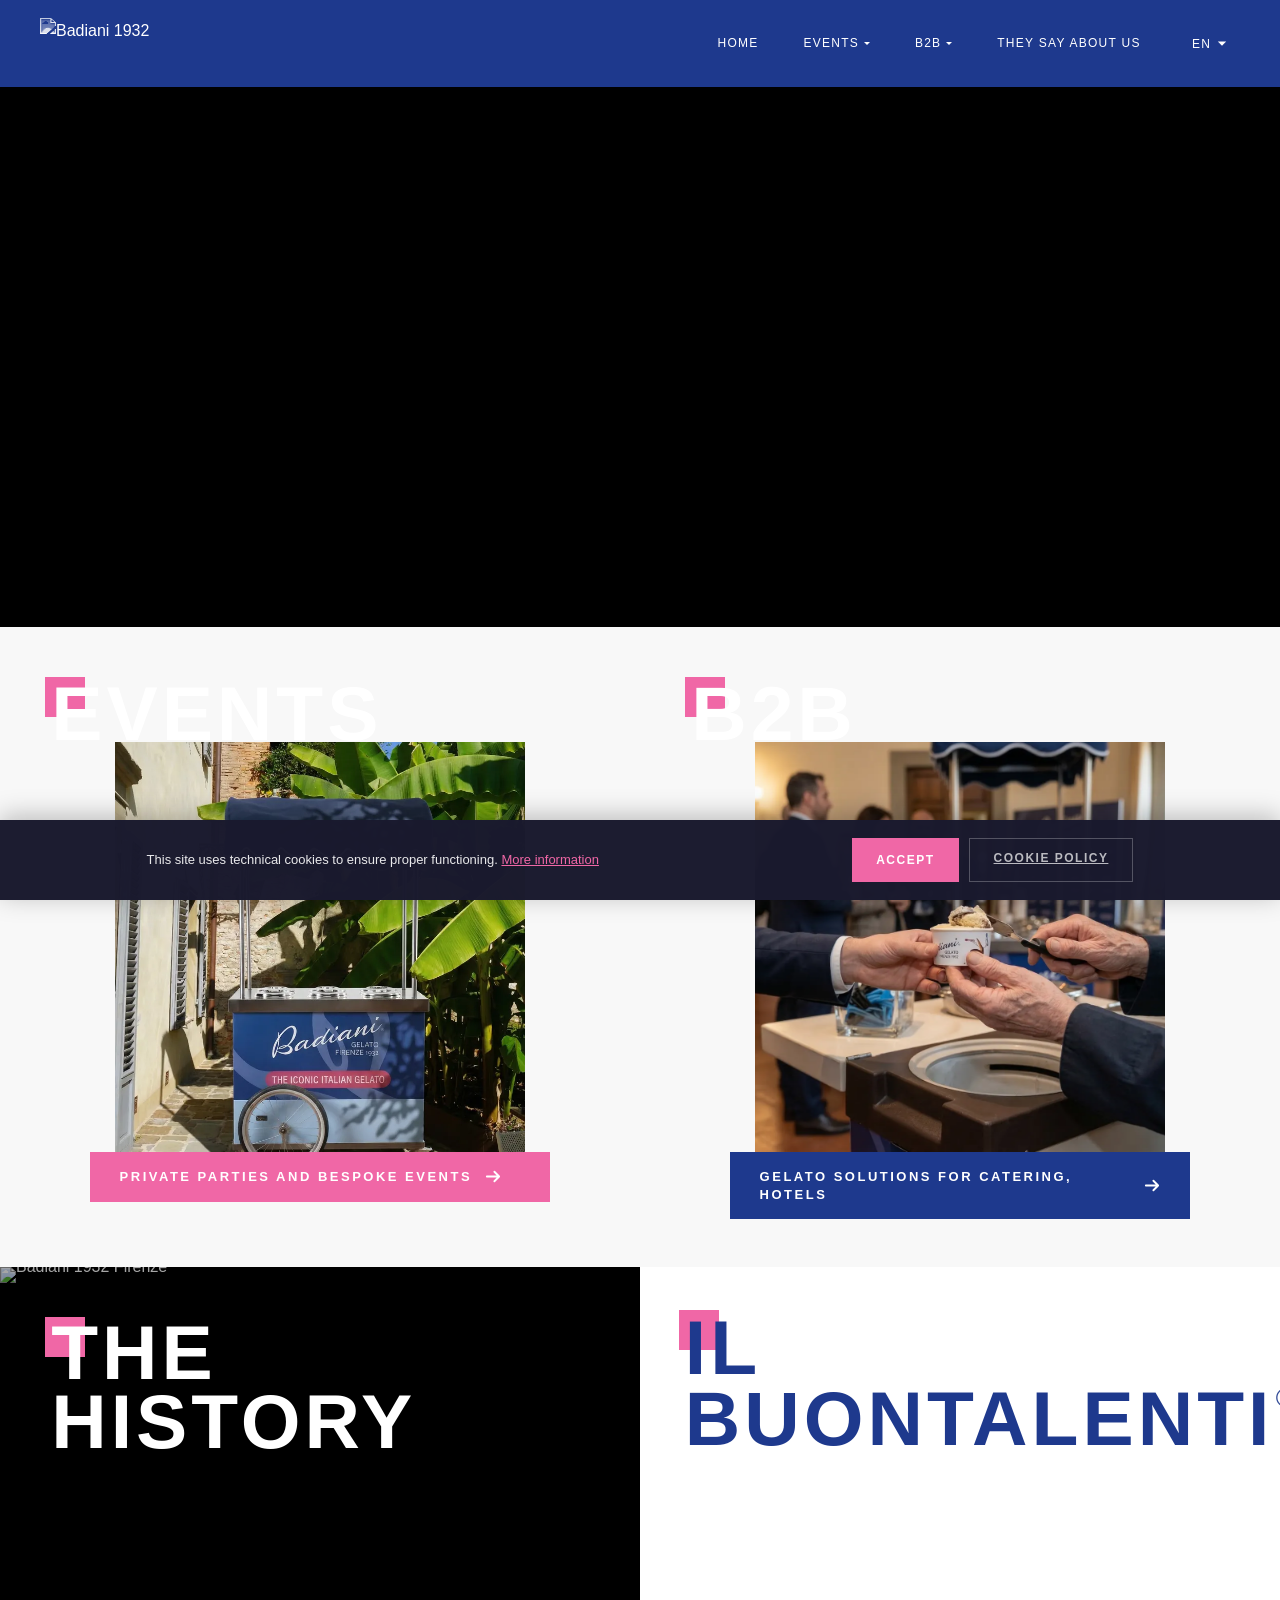
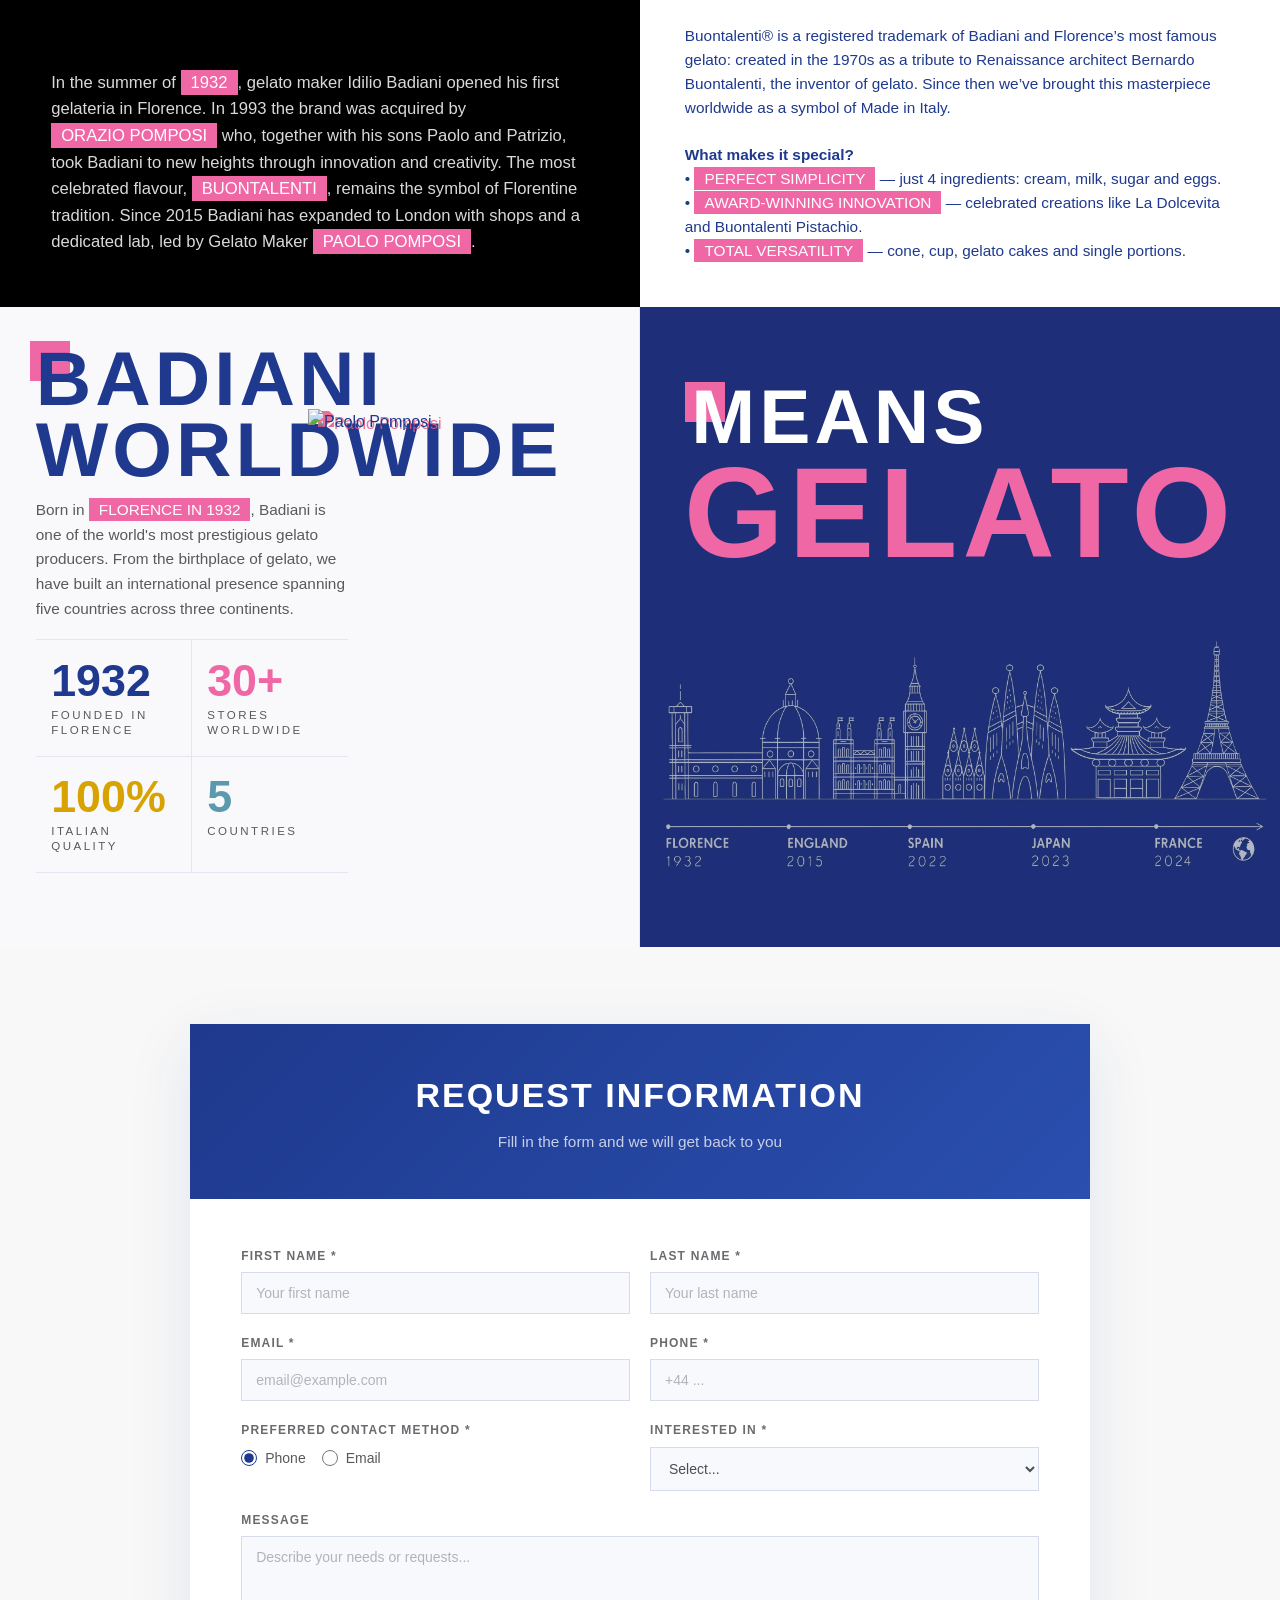
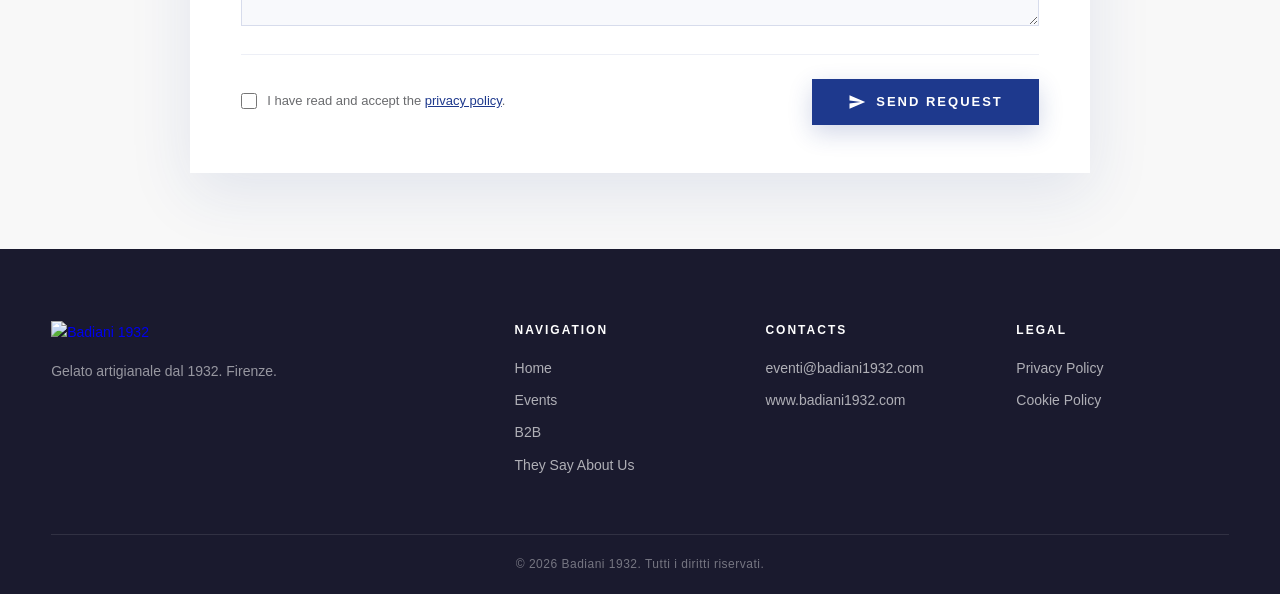
==== index.html @ e6305acc "ok" ====
<!DOCTYPE html>
<html lang="it">
<head>
  <meta charset="UTF-8" />
  <meta http-equiv="Content-Security-Policy" content="default-src 'self'; script-src 'self' 'unsafe-inline'; style-src 'self' 'unsafe-inline'; img-src 'self' data: https:; media-src 'self'; connect-src 'self' https://badianiapiwebmail.marco-bruzzi.workers.dev; font-src 'self'; frame-ancestors 'self'; base-uri 'self'" />
  <title>Badiani 1932 — Gelato Artigianale dal 1932 | Eventi &amp; B2B</title>
  <meta name="viewport" content="width=device-width, initial-scale=1" />
  <meta name="description" content="Badiani 1932: gelato artigianale fiorentino dal 1932. Organizza eventi esclusivi con il nostro gelato e scopri le soluzioni B2B per hotel, catering e ristorazione." />
  <meta name="theme-color" content="#1e398d" />
  <link rel="icon" href="assets/images/branding/favicon.ico" sizes="32x32" />
  <link rel="icon" href="assets/images/branding/favicon.webp" type="image/webp" />
  <link rel="apple-touch-icon" href="assets/images/branding/apple-touch-icon.png" />
  <link rel="canonical" href="https://www.badiani1932.com/" />

  <!-- Open Graph -->
  <meta property="og:type" content="website" />
  <meta property="og:title" content="Badiani 1932 — Gelato Artigianale dal 1932" />
  <meta property="og:description" content="Gelato artigianale fiorentino dal 1932. Eventi esclusivi e soluzioni B2B per hotel, catering e ristorazione." />
  <meta property="og:image" content="https://www.badiani1932.com/assets/images/branding/logo.webp" />
  <meta property="og:url" content="https://www.badiani1932.com/" />
  <meta property="og:site_name" content="Badiani 1932" />
  <meta property="og:locale" content="it_IT" />

  <!-- Twitter Card -->
  <meta name="twitter:card" content="summary_large_image" />
  <meta name="twitter:title" content="Badiani 1932 — Gelato Artigianale dal 1932" />
  <meta name="twitter:description" content="Gelato artigianale fiorentino dal 1932. Eventi esclusivi e soluzioni B2B." />
  <meta name="twitter:image" content="https://www.badiani1932.com/assets/images/branding/logo.webp" />

  <!-- Hreflang -->
  <link rel="alternate" hreflang="it" href="https://www.badiani1932.com/" />
  <link rel="alternate" hreflang="en" href="https://www.badiani1932.com/" />
  <link rel="alternate" hreflang="fr" href="https://www.badiani1932.com/" />
  <link rel="alternate" hreflang="es" href="https://www.badiani1932.com/" />
  <link rel="alternate" hreflang="x-default" href="https://www.badiani1932.com/" />

  <!-- Preload critical font -->
  <link rel="preload" href="assets/fonts/SuperGroteskB-CdMed.woff" as="font" type="font/woff" crossorigin />
  <!-- Preload critical above-the-fold images -->
  <link rel="preload" as="image" href="assets/images/categories/b2b-hero.webp" />

  <link rel="stylesheet" href="./assets/badiani-common.css" />
  <script defer src="./assets/badiani-common.js"></script>
  <script type="application/ld+json">
  {
    "@context": "https://schema.org",
    "@type": "Organization",
    "name": "Badiani 1932",
    "url": "https://www.badiani1932.com",
    "logo": "https://www.badiani1932.com/assets/images/branding/logo.webp",
    "foundingDate": "1932",
    "address": {
      "@type": "PostalAddress",
      "addressLocality": "Firenze",
      "addressCountry": "IT"
    },
    "contactPoint": [
      {"@type": "ContactPoint", "email": "eventi@badiani1932.com", "contactType": "customer service"}
    ],
    "sameAs": []
  }
  </script>
  <style>
    /* Page-specific styles for homepage */
    @media(max-width:500px){
      .topbar__nav a{ padding:6px 10px; font-size:clamp(9px, 2.5vw, 10px); letter-spacing:1px; }
    }
    @media(max-width:900px){
      .topbar__nav a{
        font-size:clamp(9px, 2vw, 12px);
        padding:5px 7px;
        letter-spacing:0.8px;
      }
      .topbar__right{ gap:10px; }
    }

    .page-shell{ min-height:calc(100vh - 64px); display:flex; flex-direction:column; justify-content:center; padding:var(--space-xl) clamp(16px, 4vw, 80px); }
    .intro{ max-width:900px; margin:0 auto var(--space-lg); text-align:center; }
    .intro h1{ font-size:clamp(28px, 3.6vw, 48px); margin-bottom:16px; }
    .intro p{ font-size:clamp(16px, 1.6vw, 20px); color:#6a6b6e; }

    /* HERO - VIDEO + TITLE (inspiration style) */
    .hero{
      position:relative;
      overflow:hidden;
      text-align:left;
      color:#fff;
      background:#000;
      min-height:60vh;
      max-height:80vh;
    }
    .hero .hero-content{
      display:none;
    }
    .hero video{
      display:block;
      width:100%;
      height:100%;
      min-height:100%;
      object-fit:cover;
      position:absolute;
      top:0;
      left:0;
    }
    .hero-content__heading-group{
      display:flex;
      flex-direction:column;
      align-items:flex-start;
      justify-content:flex-end;
      flex-shrink:0;
    }
    .hero-content__label{
      display:block;
      font-size:clamp(13px, 1.2vw, 16px);
      text-transform:uppercase;
      letter-spacing:3px;
      font-weight:400;
      color:rgba(255,255,255,0.75);
      line-height:1;
      margin-bottom:20px;
    }
    .hero-content h1{
      font-family:'SuperGroteskDigits', 'SuperGroteskB';
      font-size:clamp(72px, 9vw, 140px);
      font-weight:700;
      letter-spacing:4px;
      text-transform:uppercase;
      line-height:0.9;
      color:#fff;
      text-shadow:none;
      flex-shrink:0;
    }
    .hero-subtitle{
      font-size:clamp(14px, 1.2vw, 17px);
      font-weight:300;
      color:rgba(255,255,255,0.85);
      line-height:1.5;
      text-shadow:none;
      max-width:260px;
      padding-bottom:8px;
    }

    /* ===== SPLIT-SCREEN CHOICE SECTION ===== */
    .choice-section{
      padding:0;
      text-align:left;
      position:relative;
      overflow:hidden;
    }
    .choice-section::before{
      content:'';
      position:absolute;
      inset:0;
      background:url('assets/images/branding/sfondo.webp') center/cover no-repeat;
      z-index:0;
    }
    .choice-grid{
      position:relative;
      z-index:1;
      display:grid;
      grid-template-columns:1fr 1fr;
      gap:0;
      max-width:none;
      margin:0;
      line-height:0;
    }
    .choice-card{
      position:relative;
      overflow:visible;
      isolation:isolate;
      text-decoration:none;
      color:#fff;
      display:flex;
      align-items:stretch;
      aspect-ratio:1/1;
      min-height:0;
      cursor:pointer;
      margin:0;
      padding:0;
    }
    .choice-card::after{
      content:'';
      position:absolute;
      inset:18%;
      background:var(--badiani-pink);
      translate:0 0;
      transition:translate 0.5s cubic-bezier(.25,.46,.45,.94);
      z-index:0;
      pointer-events:none;
    }
    @media(hover:hover){
      .choice-card:hover::after{
        translate:40px 40px;
      }
    }
    @media(hover:none){
      .choice-card.in-view::after{
        translate:40px 40px;
      }
    }
    @keyframes pulse-border{
      0%, 100%{
        border-color:rgba(232,88,130,0.2);
        box-shadow:inset 0 0 10px rgba(232,88,130,0.1), 0 0 10px rgba(232,88,130,0.1);
      }
      50%{
        border-color:rgba(232,88,130,1);
        box-shadow:inset 0 0 30px rgba(232,88,130,0.4), 0 0 30px rgba(232,88,130,0.4);
      }
    }
    .choice-card:hover{ transform:none; box-shadow:none; }
    .choice-card__img{
      position:absolute;
      top:18%;
      left:18%;
      width:64%;
      height:64%;
      object-fit:cover;
      z-index:1;
      transition:none;
      filter:none;
    }
    .choice-card:hover .choice-card__img{
      transform:none;
      filter:none;
    }
    .choice-card__overlay{
      position:relative;
      z-index:2;
      padding:clamp(32px, 4vw, 56px) clamp(32px, 4vw, 56px) clamp(32px, 4vw, 48px);
      background:none;
      display:flex;
      flex-direction:column;
      align-items:flex-start;
      justify-content:flex-start;
      width:100%;
      height:100%;
      overflow:hidden;
    }
    .choice-card__heading-group{
      display:flex;
      flex-direction:column;
      align-items:flex-start;
      justify-content:flex-start;
      flex-shrink:0;
    }
    .choice-card__label{
      display:block;
      font-size:clamp(13px, 1.2vw, 16px);
      text-transform:uppercase;
      letter-spacing:3px;
      font-weight:400;
      color:rgba(255,255,255,0.75);
      line-height:1;
      margin-bottom:20px;
    }
    .choice-title{
      font-family:'SuperGroteskB',sans-serif;
      font-size:clamp(42px, 6vw, 192px);
      color:#fff;
      text-transform:uppercase;
      letter-spacing:4px;
      font-weight:700;
      line-height:0.92;
      text-shadow:none;
    }
    .choice-desc{
      font-size:clamp(14px, 1.2vw, 17px);
      color:rgba(255,255,255,0.85);
      line-height:1.5;
      max-width:220px;
      margin-top:14px;
    }
    .choice-cta{
      position:absolute;
      top:82%;
      left:14%;
      width:72%;
      box-sizing:border-box;
      z-index:3;
      display:flex;
      align-items:center;
      gap:12px;
      margin-top:0;
      padding:14px 28px;
      border-radius:0;
      border:2px solid var(--badiani-pink);
      background:var(--badiani-pink);
      color:#fff;
      font-family:'SuperGroteskA',sans-serif;
      font-size:clamp(13px, 1vw, 15px);
      text-transform:uppercase;
      letter-spacing:2.5px;
      font-weight:700;
      line-height:1.35;
      white-space:normal;
      word-break:break-word;
      overflow:visible;
      pointer-events:none;
      transition:background 0.25s ease, border-color 0.25s ease, color 0.25s ease, transform 0.25s ease;
    }
    .choice-cta > span{
      min-width:0;
    }
    .choice-cta svg{
      width:17px;
      height:17px;
      flex-shrink:0;
      transition:transform 0.25s ease;
    }
    .choice-card[href="b2b/"] .choice-cta{
      border-color:var(--badiani-blue);
      background:var(--badiani-blue);
    }
    .choice-card:hover .choice-cta{
      background:#fff;
      border-color:var(--badiani-pink);
      color:var(--badiani-pink);
      transform:translateY(-2px);
    }
    .choice-card[href="b2b/"]:hover .choice-cta{
      border-color:var(--badiani-blue);
      color:var(--badiani-blue);
    }
    .choice-card:hover .choice-cta svg{
      transform:translateX(4px);
    }

    @media(max-width:1024px){
      .choice-cta{
        font-size:clamp(10px, 1.4vw, 13px);
        letter-spacing:1.5px;
        padding:10px 16px;
        gap:8px;
        line-height:1.35;
      }
      .choice-cta svg{
        width:14px;
        height:14px;
      }
    }
    @media(max-width:768px){
      .page-shell{ padding:var(--space-lg) 18px; }
    }
    @media(max-width:900px){
      .hero{
        height:auto;
        min-height:45vh;
      }
      .hero-content{
        padding:32px 28px;
        flex-direction:column;
        align-items:flex-start;
        gap:10px;
      }
      .hero-content h1{
        font-size:clamp(56px, 11vw, 110px);
        letter-spacing:2px;
        line-height:0.9;
      }
      .hero-subtitle{
        max-width:none;
        text-align:left;
      }

      .choice-grid{
        grid-template-columns:1fr;
      }
      .choice-card{
        aspect-ratio:1/1;
        min-height:0;
      }
      .choice-card__overlay{
        padding:32px 28px;
      }
      .choice-title{
        font-size:clamp(56px, 14vw, 140px);
      }
      .choice-cta{
        padding:12px 18px;
        font-size:clamp(11px, 2.8vw, 14px);
        letter-spacing:1.5px;
        gap:8px;
        flex-wrap:wrap;
      }
      .todo-note{ display:none; }

      .video-note{ margin:10px auto 24px; }
    }

    @media(max-width:600px){
      .hero-content{
        padding:24px 20px;
      }
      .hero-content h1{
        font-size:clamp(52px, 14vw, 80px);
      }
      .choice-card{
        aspect-ratio:1/1;
        min-height:0;
      }
      .choice-card__overlay{
        padding:24px 20px;
        flex-direction:column;
        align-items:flex-start;
        gap:8px;
      }
      .choice-title{
        font-size:clamp(56px, 15vw, 140px);
      }
      .choice-desc{ font-size:15px; max-width:none; }
      .choice-cta{
        padding:10px 14px;
        font-size:clamp(10px, 2.6vw, 13px);
        letter-spacing:1px;
        gap:6px;
      }
    }

    .video-note{
      text-align:center;
      font-size:12px;
      letter-spacing:1.5px;
      text-transform:uppercase;
      color:var(--badiani-pink);
      margin:18px auto var(--space-lg);
    }

    .todo-note{
      display:block;
      margin-top:8px;
      font-size:11px;
      letter-spacing:1.6px;
      text-transform:uppercase;
      color:var(--badiani-pink);
    }





    /* SEZIONE STORIA + GELATO — SPLIT-SCREEN (stile choice-grid) */
    .story-section{
      padding:0;
      text-align:left;
      background:#000;
    }
    .story-grid{
      display:grid;
      grid-template-columns:1fr 1fr;
      gap:0;
      max-width:none;
      margin:0;
      line-height:0;
    }
    .story-card{
      position:relative;
      overflow:hidden;
      color:#fff;
      display:flex;
      align-items:flex-end;
      aspect-ratio:1/1;
      min-height:0;
      margin:0;
      padding:0;
    }
    .story-card__img{
      position:absolute;
      inset:0;
      width:100%;
      height:100%;
      object-fit:cover;
      transition:transform 0.7s cubic-bezier(0.4,0,0.2,1);
      filter:none;
    }
    .story-card:hover .story-card__img{
      transform:none;
      filter:none;
    }
    /* LA STORIA – layout come gelato: titolo sotto metà, desc in basso */
    .story-card--storia{
      align-items:stretch;
    }
    .story-card--storia::before{
      content:'';
      position:absolute;
      inset:0;
      background:rgba(0,0,0,0.35);
      z-index:1;
      pointer-events:none;
    }
    .story-card--storia .story-card__overlay{
      position:absolute;
      inset:0;
      display:flex;
      flex-direction:column;
      justify-content:flex-start;
      overflow:hidden;
      box-sizing:border-box;
      padding:clamp(32px, 4vw, 80px);
      z-index:2;
    }
    .story-card--storia .story-card__label{
      margin-bottom:12px;
    }
    .story-card--storia .story-card__title{
      margin-bottom:clamp(12px, 2vw, 24px);
      flex-shrink:0;
    }
    .story-card--storia .story-card__desc{
      max-width:none;
      overflow:hidden;
      display:-webkit-box;
      -webkit-box-orient:vertical;
      -webkit-line-clamp:7;
      line-height:1.6;
      margin-top:auto;
    }
    /* LA STORIA – immagine riempie il riquadro, no zoom */
    .story-card--storia .story-card__img{
      object-fit:cover;
      object-position:left center;
    }
    .story-card--storia:hover .story-card__img{
      filter:none;
    }
    /* GELATO – sfondo immagine, titolo grande che riempie il riquadro */
    .story-card--gelato{
      background:#ffffff;
      background-image:url('assets/images/migrated/eventi/storiaBuontalenti.webp');
      background-size:cover;
      background-position:center;
      background-repeat:no-repeat;
      align-items:stretch;
      position:relative;
      overflow:hidden;
    }
    .story-card--gelato::before{
      display:none;
    }
    .story-card--gelato .story-card__overlay{
      position:absolute;
      inset:0;
      display:flex;
      flex-direction:column;
      justify-content:flex-start;
      overflow-y:auto;
      scrollbar-width:none;
      -ms-overflow-style:none;
      box-sizing:border-box;
      padding:clamp(28px, 3.5vw, 72px);
      z-index:2;
      background:rgba(255,255,255,0.45);
    }
    .story-card--gelato .story-card__overlay::-webkit-scrollbar{
      display:none;
    }
    .story-card--gelato .story-card__label{
      display:block;
      color:var(--badiani-blue);
      opacity:0.55;
    }
    .story-card--gelato .story-card__title .story-card__reg{
      font-family:'SuperGroteskC','SuperGroteskA','SuperGroteskB',sans-serif;
      font-size:0.36em;
      font-weight:400;
      letter-spacing:0;
      display:inline-block;
      vertical-align:super;
      position:relative;
      top:-0.18em;
      transform:translateY(-0.22em);
      margin-left:0.08em;
      line-height:1;
      opacity:0.9;
    }
    .story-card--gelato .story-card__title{
      color:var(--badiani-blue);
      text-shadow:none;
      font-size:clamp(42px, 6vw, 192px);
      line-height:0.92;
      flex-shrink:0;
      display:block;
      margin-bottom:clamp(8px, 1vw, 14px);
      overflow-wrap:normal;
      word-break:normal;
      hyphens:none;
      white-space:normal;
    }
    .story-card--gelato .story-card__desc{
      color:var(--badiani-blue);
      display:block;
      font-size:clamp(13px, 1.2vw, 17px);
      line-height:1.55;
      max-width:none;
      margin-top:auto;
      overflow:hidden;
    }
    .col-break{
      display:none;
    }
    .story-card__overlay{
      position:relative;
      z-index:2;
      padding:48px 52px;
      width:100%;
    }
    .story-card__label{
      display:block;
      font-size:clamp(13px, 1.2vw, 17px);
      text-transform:uppercase;
      letter-spacing:3px;
      color:rgba(255,255,255,0.65);
      line-height:1;
      margin-bottom:20px;
      font-weight:400;
    }
    .story-card__title{
      font-family:'SuperGroteskDigits','SuperGroteskB',sans-serif;
      font-size:clamp(42px, 6vw, 192px);
      color:#fff;
      text-transform:uppercase;
      letter-spacing:4px;
      font-weight:700;
      line-height:0.9;
      margin-bottom:16px;
      text-shadow:none;
      overflow-wrap:normal;
      word-break:normal;
      hyphens:none;
      min-width:0;
    }
    .story-card__desc{
      font-size:clamp(14px, 1.3vw, 20px);
      color:rgba(255,255,255,0.85);
      line-height:1.7;
      max-width:280px;
      font-weight:300;
    }
    /* Vertical divider between halves removed */
    .highlight-pink{ background:var(--badiani-pink); color:#fff; padding:3px 10px; font-family:'SuperGroteskDigits', 'SuperGroteskC', 'SuperGroteskA', 'SuperGroteskB', sans-serif; font-weight:500; border-radius:0; white-space:nowrap; text-transform:uppercase; font-variant-caps:normal; }

    /* ===== BADIANI NEL MONDO — unified split-screen ===== */
    .world-section{ padding:0; text-align:left; background:none; overflow-x:hidden; max-width:100vw; }
    .world-grid{
      display:grid;
      grid-template-columns:1fr 1fr;
      gap:0;
      max-width:100%;
      margin:0;
    }
    .world-card{
      position:relative;
      overflow:hidden;
      display:flex;
      flex-direction:column;
      justify-content:flex-end;
      padding:clamp(24px, 2.8vw, 64px);
      min-width:0;
      aspect-ratio:1/1;
      min-height:0;
    }
    /* LEFT card — metrics (light) */
    .world-card--metrics{
      background:#f9f9fb;
      color:var(--badiani-blue);
      border-right:1px solid rgba(30,57,141,0.08);
      justify-content:flex-start;
      position:relative;
      overflow:hidden;
    }
    .world-card--metrics > *{
      position:relative;
      z-index:1;
    }
    .world-card--metrics > .world-card__label,
    .world-card--metrics > .world-card__title,
    .world-card--metrics > .world-card__desc{
      z-index:3;
    }
    .world-card__paolo{
      position:absolute;
      right:-2%;
      bottom:0;
      height:auto;
      max-height:95%;
      max-width:60%;
      object-fit:contain;
      object-position:right bottom;
      pointer-events:none;
      z-index:4;
      filter:drop-shadow(10px 2px 0 rgba(232,88,130,0.85));
    }
    .world-card__label{
      display:block;
      font-size:clamp(13px, 1.2vw, 22px);
      text-transform:uppercase;
      letter-spacing:3px;
      line-height:1;
      margin-bottom:10px;
      font-weight:400;
    }
    .world-card--metrics .world-card__label{
      color:var(--badiani-gray);
    }
    .world-card__title{
      font-family:'SuperGroteskDigits','SuperGroteskB',sans-serif;
      font-size:clamp(42px, 6vw, 192px);
      text-transform:uppercase;
      letter-spacing:4px;
      font-weight:700;
      line-height:0.92;
      margin-bottom:14px;
    }
    .world-card--metrics .world-card__title{
      color:var(--badiani-blue);
      max-width:55%;
      overflow-wrap:normal;
      word-break:normal;
      hyphens:none;
    }
    .world-card__desc{
      font-size:clamp(13px, 1.2vw, 22px);
      line-height:1.6;
      max-width:55%;
      font-weight:300;
      margin-bottom:clamp(12px, 1.4vw, 28px);
    }
    .world-card--metrics .world-card__desc{
      color:var(--badiani-gray);
    }
    /* Stat cards inside metrics */
    .stats{
      display:grid;
      grid-template-columns:1fr 1fr;
      gap:0;
      border-top:1px solid rgba(30,57,141,0.10);
      max-width:55%;
    }
    .stat{
      background:transparent;
      border:none;
      border-bottom:1px solid rgba(30,57,141,0.10);
      border-radius:0;
      padding:clamp(10px, 1.4vw, 26px) clamp(8px, 1.2vw, 22px);
      text-align:left;
      transition:background 0.35s ease;
      box-shadow:none;
      position:relative;
    }
    .stat:nth-child(odd){
      border-right:1px solid rgba(30,57,141,0.10);
    }
    .stat::after{
      content:'';
      position:absolute;
      bottom:0;
      left:0;
      width:0;
      height:2px;
      background:var(--badiani-pink);
      transition:width 0.4s cubic-bezier(0.4,0,0.2,1);
    }
    .stat:hover{
      background:rgba(30,57,141,0.03);
    }
    .stat:hover::after{
      width:100%;
    }
    .stat:focus-visible{
      outline:2px solid var(--badiani-pink);
      outline-offset:3px;
    }
    .stat-num{
      font-family:'SuperGroteskDigits','SuperGroteskB',sans-serif;
      font-size:clamp(28px, 3.5vw, 72px);
      font-weight:700;
      color:var(--badiani-blue);
      line-height:1;
      margin-bottom:5px;
    }
    .stat:nth-child(2) .stat-num{ color:var(--badiani-pink); }
    .stat:nth-child(3) .stat-num{ color:var(--badiani-yellow); }
    .stat:nth-child(4) .stat-num{ color:var(--badiani-cyan); }
    .stat-label{
      font-size:clamp(10px, 0.9vw, 16px);
      text-transform:uppercase;
      letter-spacing:2.5px;
      color:var(--badiani-gray);
      font-weight:500;
      line-height:1.3;
    }
    /* RIGHT card — timeline (dark) */
    .world-card--timeline{
      background: linear-gradient(rgba(14,26,80,0.30),rgba(14,26,80,0.30)),
                  url('assets/worldwide.webp') center/cover no-repeat;
      background-color:var(--badiani-blue);
      color:#fff;
      justify-content:flex-start;
      padding:clamp(48px, 6vw, 120px) 0 0 0;
      overflow:hidden;
    }
    .world-card--timeline .world-card__label{
      color:rgba(255,255,255,0.55);
      padding-left:clamp(32px, 4vw, 80px);
    }
    .world-card--timeline .world-card__title{
      color:#fff;
      text-shadow:none;
      line-height:0.85;
      margin-bottom:0;
      padding-left:clamp(32px, 4vw, 80px);
      max-width:100%;
    }
    .world-card--timeline .world-card__title.title-accent::before{
      left:calc(clamp(32px, 4vw, 80px) - 0.08em);
    }
    /* GELATO big overlay + map wrapper */
    .world-card__gelato-wrap{
      position:relative;
      flex:1;
      display:flex;
      align-items:center;
      justify-content:center;
      width:100%;
      overflow:hidden;
    }
    .world-card__gelato-big{
      position:absolute;
      z-index:2;
      font-family:'SuperGroteskDigits','SuperGroteskB',sans-serif;
      font-size:clamp(50px, 10vw, 330px);
      font-weight:700;
      text-transform:uppercase;
      letter-spacing:clamp(2px, 0.4vw, 6px);
      color:var(--badiani-pink);
      text-shadow:none;
      line-height:1;
      top:0;
      white-space:nowrap;
    }
    .world-card__map{
      width:100%;
      max-width:100%;
      height:auto;
      object-fit:contain;
      padding:0;
    }
    .world-card--timeline .world-card__title .wmt-gelato{
      display:block;
      color:var(--badiani-pink);
    }
    /* Timeline stepper */
    .timeline{
      display:flex;
      align-items:flex-start;
      gap:0;
      position:relative;
    }
    .timeline::before{
      content:"";
      position:absolute;
      top:11px;
      left:0;
      right:0;
      height:2px;
      background:rgba(255,255,255,0.15);
    }
    .timeline-step{
      flex:1;
      position:relative;
      text-align:left;
      padding-right:16px;
    }
    .timeline-dot{
      width:10px;
      height:10px;
      border-radius:0;
      background:var(--badiani-pink);
      border:2px solid rgba(255,255,255,0.3);
      position:relative;
      z-index:1;
      margin-bottom:16px;
      transition:transform 0.3s ease, box-shadow 0.3s ease;
    }
    .timeline-step:hover .timeline-dot{
      transform:scale(1.5);
      box-shadow:0 0 16px rgba(240,103,166,0.5);
    }
    .timeline-year{
      font-family:'SuperGroteskDigits','SuperGroteskB',sans-serif;
      font-size:clamp(24px, 2.8vw, 60px);
      font-weight:700;
      color:#fff;
      line-height:1;
      margin-bottom:6px;
      letter-spacing:1px;
    }
    .timeline-city{
      font-size:clamp(10px, 0.9vw, 17px);
      text-transform:uppercase;
      letter-spacing:2.5px;
      color:rgba(255,255,255,0.55);
      font-weight:500;
    }

    @media(max-width:900px){
      /* World split - stack vertically, keep internal layout identical to desktop */
      .world-grid{ grid-template-columns:1fr; }
      .world-card--metrics{ border-right:none; border-bottom:1px solid rgba(30,57,141,0.08); overflow:hidden; aspect-ratio:auto; min-height:auto; padding-bottom:clamp(24px, 4vw, 48px); }
      .world-card__paolo{ height:auto; right:0; max-width:45%; max-height:70%; }
      /* Full width text when cards are stacked */
      .world-card__title{ font-size:clamp(56px, 14vw, 140px); }
      .world-card--metrics .world-card__title{ max-width:100%; }
      .world-card__desc{ max-width:100%; font-size:16px; line-height:1.6; }
      .stats{ max-width:100%; grid-template-columns:1fr; }
      .stat:nth-child(odd){ border-right:none; }
      /* RIGHT card — Significa/Gelato: aspect-ratio handles height */
      .world-card--timeline{ padding:clamp(24px, 4vw, 40px) 0 0 0; }
      .world-card__gelato-big{ font-size:clamp(60px, 22vw, 430px); }
      .world-card__gelato-wrap{ flex:0 1 auto; min-height:clamp(70px, 26vw, 180px); }
      .timeline{
        flex-direction:column;
        gap:0;
      }
      .timeline::before{
        top:0; bottom:0;
        left:4px;
        width:2px;
        height:auto;
        right:auto;
      }
      .timeline-step{
        padding:0 0 24px 32px;
      }
      .timeline-dot{
        position:absolute;
        left:0;
        top:4px;
      }

      /* Story split - mobile stack */
      .story-grid{ grid-template-columns:1fr; }
      .story-card{ aspect-ratio:auto; min-height:0; }
      .story-card__overlay{ padding:32px 28px; position:relative; }
      .story-card__title{ font-size:clamp(56px, 14vw, 140px); overflow-wrap:normal; word-break:normal; }
      .story-card__desc{ font-size:16px; line-height:1.6; max-width:none; }
      .story-card--storia .story-card__desc{ -webkit-line-clamp:unset; }
      .story-card--storia{ min-height:400px; }
      .story-card--storia .story-card__overlay{ position:relative; overflow:visible; }
      .story-card__label{ letter-spacing:2px; margin-bottom:8px; }
      .story-grid .story-card:first-child{ box-shadow:none; }
      .story-card .highlight-pink{ padding:1px 4px; border-radius:0; }
      /* Storia: title+label top-left, desc stays at bottom */
      .story-card--storia .story-card__label{ order:-2; margin-bottom:4px; }
      .story-card--storia .story-card__title{ order:-1; }
      .story-card--storia .story-card__desc{ margin-top:auto; }
      /* Buontalenti mobile: auto height so text fits, same text size as La Storia */
      .story-card--gelato{ aspect-ratio:auto; min-height:0; }
      .story-card--gelato .story-card__overlay{ position:relative; overflow:visible; }
      .story-card--gelato .story-card__desc{ font-size:16px; line-height:1.6; }
      .story-card--gelato .story-card__title{
        font-size:clamp(48px, 12vw, 120px);
        overflow-wrap:normal;
        word-break:normal;
      }

    }

    @media(max-width:600px){
      .story-card--gelato .story-card__title{
        font-size:clamp(56px, 15vw, 140px);
      }

    }

    /* ========== HOME REQUEST INFO FORM ========== */
    .home-form-section{
      position:relative;
      padding:clamp(40px, 6vw, 80px) clamp(16px, 4vw, 80px);
      background:transparent;
    }
    .home-form-section::before{
      content:'';
      position:absolute;
      inset:0;
      background:url('assets/images/branding/sfondo.webp') center/cover no-repeat;
      transform:scaleX(-1);
      z-index:0;
    }
    .home-form-section > *{
      position:relative;
      z-index:1;
    }
    .home-form-block{
      max-width:900px;
      margin:0 auto;
      background:#fff;
      border-radius:0;
      overflow:hidden;
      box-shadow:0 20px 60px rgba(30,57,141,0.10);
    }
    .home-form-header{
      background:linear-gradient(135deg, var(--badiani-blue) 0%, #2a4faf 100%);
      padding:clamp(28px, 4vw, 44px) clamp(24px, 4vw, 60px);
      text-align:center;
      color:#fff;
    }
    .home-form-header h2{
      font-size:clamp(22px, 2.8vw, 34px);
      letter-spacing:2px;
      text-transform:uppercase;
      color:#fff;
      margin-bottom:8px;
    }
    .home-form-header p{
      font-size:clamp(14px, 1.2vw, 17px);
      color:rgba(255,255,255,0.75);
    }
    .home-form-body{
      padding:clamp(28px, 4vw, 48px) clamp(24px, 4vw, 60px);
    }
    .home-form-grid{
      display:grid;
      grid-template-columns:repeat(2, 1fr);
      gap:20px;
    }
    .home-form-grid .hf-field{
      display:flex;
      flex-direction:column;
      gap:6px;
    }
    .home-form-grid .hf-field.full-width{
      grid-column:1 / -1;
    }
    .home-form-grid label{
      font-size:12px;
      text-transform:uppercase;
      letter-spacing:1.2px;
      color:#6a6b6e;
      font-weight:600;
    }
    .home-form-grid input,
    .home-form-grid select,
    .home-form-grid textarea{
      width:100%;
      border:1px solid rgba(30,57,141,0.15);
      border-radius:0;
      padding:12px 14px;
      font-family:inherit;
      font-size:14px;
      background:#f8f9fc;
      color:#4a4f57;
      transition:border-color 0.3s, box-shadow 0.3s;
      box-sizing:border-box;
    }
    .home-form-grid textarea{
      resize:vertical;
      min-height:90px;
    }
    .home-form-grid input:focus-visible,
    .home-form-grid select:focus-visible,
    .home-form-grid textarea:focus-visible{
      outline:2px solid var(--badiani-blue);
      outline-offset:2px;
      border-color:var(--badiani-blue);
      box-shadow:0 0 0 3px rgba(30,57,141,0.1);
    }
    .home-form-grid input::placeholder,
    .home-form-grid textarea::placeholder{
      color:#b0b4ba;
    }
    .hf-radio-group{
      display:flex;
      gap:16px;
    }
    .hf-radio-group label{
      display:flex;
      align-items:center;
      gap:8px;
      font-size:14px;
      font-weight:400;
      text-transform:none;
      letter-spacing:0;
      color:#58595b;
      cursor:pointer;
    }
    .hf-radio-group input[type="radio"]{
      width:16px;
      height:16px;
      accent-color:var(--badiani-blue);
    }
    .home-form-actions{
      display:flex;
      align-items:center;
      justify-content:space-between;
      flex-wrap:wrap;
      gap:16px;
      margin-top:28px;
      padding-top:24px;
      border-top:1px solid rgba(30,57,141,0.08);
    }
    .home-form-actions .hf-privacy{
      display:flex;
      align-items:flex-start;
      gap:10px;
      font-size:13px;
      color:#6a6b6e;
    }
    .home-form-actions .hf-privacy input{
      margin-top:2px;
      width:16px;
      height:16px;
      accent-color:var(--badiani-blue);
    }
    .home-form-submit{
      display:inline-flex;
      align-items:center;
      gap:10px;
      border:none;
      background:var(--badiani-blue);
      color:#fff;
      padding:14px 36px;
      border-radius:0;
      font-size:13px;
      text-transform:uppercase;
      letter-spacing:2px;
      font-family:'SuperGroteskA',sans-serif;
      font-weight:600;
      cursor:pointer;
      transition:background 0.3s, transform 0.3s, box-shadow 0.3s;
      box-shadow:0 8px 24px rgba(30,57,141,0.2);
    }
    .home-form-submit:hover{
      background:var(--badiani-pink);
      transform:translateY(-2px);
      box-shadow:0 12px 32px rgba(240,103,166,0.25);
    }
    .home-form-submit svg{
      width:18px;
      height:18px;
      fill:currentColor;
    }
    @media(max-width:768px){
      .home-form-grid{
        grid-template-columns:1fr;
      }
      .home-form-actions{
        flex-direction:column;
        align-items:stretch;
        text-align:center;
      }
      .home-form-submit{
        justify-content:center;
      }
    }

    /* Reduced motion for users who prefer it */
    @media (prefers-reduced-motion: reduce) {
      .world-card__paolo,
      .world-card__map,
      .world-card__gelato-big,
      .story-card__img {
        transition: none !important;
        transform: none !important;
      }
    }


  </style>
</head>
<body>
  <a href="#main-content" class="skip-link">Salta al contenuto</a>
  <header class="topbar" data-i18n-attr="aria-label:topbar.label">
    <a href="./" class="topbar__logo">
      <img src="assets/images/branding/logo.webp" alt="Badiani 1932" width="1665" height="643" />
    </a>
    <div class="topbar__right">
      <nav class="topbar__nav">
        <a href="./" data-i18n="nav.home">Home</a>
        <div class="topbar__dropdown">
          <a href="eventi/" data-i18n="nav.eventi">Eventi</a>
          <div class="topbar__dropdown-menu">
            <a href="eventi/saletta-privata-tosinghi/" data-i18n="nav.eventi.saletta">Saletta Tosinghi</a>
            <a href="eventi/evento-esterno/" data-i18n="nav.eventi.esterno">Badiani dove vuoi</a>
            <a href="eventi/" data-i18n="nav.eventi.gelatovan">Gelato Van</a>
            <a href="eventi/experience/" data-i18n="nav.eventi.experience">Experience</a>
          </div>
        </div>
        <div class="topbar__dropdown">
          <a href="b2b/" data-i18n="nav.b2b">B2B</a>
          <div class="topbar__dropdown-menu">
            <a href="b2b/?cat=GELATO" data-i18n="nav.b2b.gusti">Gusti</a>
            <a href="b2b/?cat=PEZZI%20DURI" data-i18n="nav.b2b.monoporzioni">Monoporzioni</a>
            <a href="b2b/?cat=TORTE" data-i18n="nav.b2b.torte">Torte</a>
            <a href="b2b/?cat=CONI_COPPETTE" data-i18n="nav.b2b.coni">Coni &amp; Coppette</a>
            <a href="b2b/?cat=ACCESSORI" data-i18n="nav.b2b.accessori">Accessori</a>
            <a href="b2b/?cat=CONTENITORI" data-i18n="nav.b2b.contenitori">Contenitori</a>
          </div>
        </div>
        <a href="magazine/" data-i18n="nav.magazine">Dicono di Noi</a>
      </nav>
      <div class="topbar__lang">
        <select class="topbar__select" id="langSelect" hidden data-i18n-attr="aria-label:lang.label">
          <option value="it" data-i18n="lang.it"></option>
          <option value="en" data-i18n="lang.en"></option>
          <option value="es" data-i18n="lang.es"></option>
          <option value="fr" data-i18n="lang.fr"></option>
        </select>
        <div class="topbar__lang-dd">
          <button class="topbar__lang-trigger" aria-haspopup="listbox" aria-expanded="false">
            <span class="topbar__lang-cur">IT</span>
            <svg xmlns="http://www.w3.org/2000/svg" width="10" height="10" viewBox="0 0 12 12" aria-hidden="true"><path fill="#ffffff" d="M6 8L1 3h10z"/></svg>
          </button>
          <div class="topbar__lang-panel" role="listbox" aria-hidden="true">
            <button class="topbar__lang-opt" data-lang="it" role="option" data-i18n="lang.it">IT</button>
            <button class="topbar__lang-opt" data-lang="en" role="option" data-i18n="lang.en">EN</button>
            <button class="topbar__lang-opt" data-lang="es" role="option" data-i18n="lang.es">ES</button>
            <button class="topbar__lang-opt" data-lang="fr" role="option" data-i18n="lang.fr">FR</button>
          </div>
        </div>
      </div>
      <button class="topbar__hamburger" id="hamburgerBtn" aria-label="Menu" aria-expanded="false" aria-controls="mobileNav">
        <span></span>
      </button>
    </div>
  </header>
  <nav class="topbar__mobile-nav" id="mobileNav" aria-label="Menu mobile">
    <a href="#" class="topbar__mobile-close" aria-label="Chiudi menu">×</a>
    <a href="./" data-i18n="nav.home">Home</a>
    <div class="topbar__mobile-group">
      <div class="topbar__mobile-group-header">
        <a href="eventi/" data-i18n="nav.eventi">Eventi</a>
        <button class="topbar__mobile-group-toggle" aria-expanded="false" aria-label="Espandi"><svg width="10" height="7" viewBox="0 0 10 7" fill="none" aria-hidden="true"><path d="M1 1l4 4 4-4" stroke="currentColor" stroke-width="1.5" stroke-linecap="round" stroke-linejoin="round"/></svg></button>
      </div>
      <div class="topbar__mobile-group-items">
        <a href="eventi/saletta-privata-tosinghi/" data-i18n="nav.eventi.saletta">Saletta Tosinghi</a>
        <a href="eventi/evento-esterno/" data-i18n="nav.eventi.esterno">Badiani dove vuoi</a>
        <a href="eventi/" data-i18n="nav.eventi.gelatovan">Gelato Van</a>
        <a href="eventi/experience/" data-i18n="nav.eventi.experience">Experience</a>
      </div>
    </div>
    <div class="topbar__mobile-group">
      <div class="topbar__mobile-group-header">
        <a href="b2b/" data-i18n="nav.b2b">B2B</a>
        <button class="topbar__mobile-group-toggle" aria-expanded="false" aria-label="Espandi"><svg width="10" height="7" viewBox="0 0 10 7" fill="none" aria-hidden="true"><path d="M1 1l4 4 4-4" stroke="currentColor" stroke-width="1.5" stroke-linecap="round" stroke-linejoin="round"/></svg></button>
      </div>
      <div class="topbar__mobile-group-items">
        <a href="b2b/?cat=GELATO" data-i18n="nav.b2b.gusti">Gusti</a>
        <a href="b2b/?cat=PEZZI%20DURI" data-i18n="nav.b2b.monoporzioni">Monoporzioni</a>
        <a href="b2b/?cat=TORTE" data-i18n="nav.b2b.torte">Torte</a>
        <a href="b2b/?cat=CONI_COPPETTE" data-i18n="nav.b2b.coni">Coni &amp; Coppette</a>
        <a href="b2b/?cat=ACCESSORI" data-i18n="nav.b2b.accessori">Accessori</a>
        <a href="b2b/?cat=CONTENITORI" data-i18n="nav.b2b.contenitori">Contenitori</a>
      </div>
    </div>
    <a href="magazine/" data-i18n="nav.magazine">Dicono di Noi</a>
    <div class="topbar__mobile-lang">
      <button class="topbar__mobile-lang-btn" data-lang="it" data-i18n="lang.it">IT</button>
      <button class="topbar__mobile-lang-btn" data-lang="en" data-i18n="lang.en">EN</button>
      <button class="topbar__mobile-lang-btn" data-lang="es" data-i18n="lang.es">ES</button>
      <button class="topbar__mobile-lang-btn" data-lang="fr" data-i18n="lang.fr">FR</button>
    </div>
  </nav>

  <!-- HERO: VIDEO + TITLE -->
  <section class="hero" id="main-content">
    <video autoplay muted loop playsinline webkit-playsinline preload="auto" aria-hidden="true" poster="assets/images/branding/hero-bg.webp" src="assets/video/home-b2b.mp4" type="video/mp4">
    </video>
    <div class="hero-content">
      <div class="hero-content__heading-group">
        <h1 data-i18n="home.hero.title">Badiani 1932</h1>
      </div>
    </div>
  </section>
  <script>
  (function(){
    var hero = document.querySelector('.hero');
    var vid = hero && hero.querySelector('video');
    if(!vid){ hero && hero.classList.add('video-ready'); return; }
    if(vid.readyState >= 3){ hero.classList.add('video-ready'); return; }
    vid.addEventListener('canplay', function(){ hero.classList.add('video-ready'); }, {once:true});
    setTimeout(function(){ hero.classList.add('video-ready'); }, 2000);
  })();
  </script>

  <section class="choice-section" data-i18n-attr="aria-label:home.choice.label">
    <div class="choice-grid">
      <a class="choice-card" href="eventi/" data-i18n-attr="aria-label:home.choice.eventi.aria">
        <img class="choice-card__img" src="assets/images/eventi/fotoeventipassati-web/carretto-esterno.webp" alt="Eventi" loading="lazy" decoding="async" width="799" height="1200" data-i18n-attr="alt:home.card.eventi.title" />
        <div class="choice-card__overlay">
          <div class="choice-card__heading-group">
            <h2 class="choice-title title-accent title-accent--light" data-i18n="home.card.eventi.title">EVENTI</h2>
          </div>
          <span class="choice-cta" aria-hidden="true">
            <span data-i18n="home.choice.eventi.desc">Feste private ed eventi su misura</span>
            <svg viewBox="0 0 18 18" fill="none" stroke="currentColor" stroke-width="2" stroke-linecap="round" stroke-linejoin="round"><path d="M3 9h12M11 4l5 5-5 5"/></svg>
          </span>
        </div>
      </a>
      <a class="choice-card" href="b2b/" data-i18n-attr="aria-label:home.choice.b2b.aria">
        <img class="choice-card__img" src="assets/images/categories/b2b-hero.webp" alt="B2B" loading="lazy" decoding="async" width="1200" height="1026" />
        <div class="choice-card__overlay">
          <div class="choice-card__heading-group">
            <h2 class="choice-title title-accent title-accent--light">B2B</h2>
          </div>
          <span class="choice-cta" aria-hidden="true">
            <span data-i18n="home.choice.b2b.desc">Soluzioni gelato per catering, hotel</span>
            <svg viewBox="0 0 18 18" fill="none" stroke="currentColor" stroke-width="2" stroke-linecap="round" stroke-linejoin="round"><path d="M3 9h12M11 4l5 5-5 5"/></svg>
          </span>
        </div>
      </a>
    </div>
  </section>

  <!-- STORIA DI BADIANI + GELATO (split-screen) -->
  <section id="story" class="story-section">
    <div class="story-grid">
      <div class="story-card story-card--storia">
        <img class="story-card__img" src="assets/storia.webp" alt="Badiani 1932 Firenze" loading="lazy" decoding="async" width="1657" height="1195" />
        <div class="story-card__overlay">
          <h2 class="story-card__title title-accent title-accent--light" data-i18n="story.title">LA STORIA</h2>
          <p class="story-card__desc" data-i18n-html="story.text">
            Nell'estate del <span class="highlight-pink">1932</span>, il gelatiere Idilio Badiani apre la sua prima gelateria a Firenze. Nel 1993 il brand viene acquisito da <span class="highlight-pink">Orazio Pomposi</span> che, insieme ai figli Paolo e Patrizio, porta Badiani a nuovi traguardi attraverso innovazione e creatività. Il gusto più celebre, il <span class="highlight-pink">Buontalenti</span>, resta il simbolo della tradizione fiorentina. Dal 2015 Badiani è anche a Londra con negozi e laboratorio dedicato, guidata dal Gelato Maker <span class="highlight-pink">Paolo Pomposi</span>.
          </p>
        </div>
      </div>
      <div class="story-card story-card--gelato">
        <div class="story-card__overlay">
          <h2 class="story-card__title title-accent" data-i18n-html="gelato.titleHtml">IL <span style="white-space:nowrap">BUONTALENTI<span class="story-card__reg">®</span></span></h2>
          <p class="story-card__desc" data-i18n-html="gelato.text">
            Il Buontalenti® è un marchio registrato di Badiani e il gelato più famoso di Firenze: nato negli anni ‘70 come omaggio all’architetto Bernardo Buontalenti, inventore del gelato. Da allora lo abbiamo portato nel mondo come simbolo del Made in Italy.<br><br><strong>Cosa lo rende speciale?</strong><br>• <span class="highlight-pink">Semplicità perfetta</span> — solo 4 ingredienti: panna, latte, zucchero e uova.<br>• <span class="highlight-pink">Innovazione premiata</span> — varianti celebri come La Dolcevita e Buontalenti Pistacchio.<br>• <span class="highlight-pink">Versatilità totale</span> — cono, coppa, torte gelato e monoporzioni.
          </p>
        </div>
      </div>
    </div>
  </section>

  <!-- BADIANI NEL MONDO — split-screen (metrics + timeline) -->
  <section id="heritage" class="world-section">
    <div class="world-grid">
      <!-- LEFT: Metrics -->
      <div class="world-card world-card--metrics">
        <img class="world-card__paolo" src="assets/paolo%20pomposi.webp" alt="Paolo Pomposi" loading="lazy" decoding="async" width="1000" height="1405" />
        <h2 class="world-card__title title-accent" data-i18n="heritage.title">BADIANI NEL MONDO VUOL DIRE GELATO</h2>
        <p class="world-card__desc" data-i18n-html="heritage.intro">
          Nata a <span class="highlight-pink">Firenze nel 1932</span>, Badiani è uno dei produttori di gelato più prestigiosi al mondo. Dalla culla del gelato, abbiamo costruito una presenza internazionale in cinque paesi su tre continenti.
        </p>
        <div class="stats">
          <div class="stat" tabindex="0">
            <div class="stat-num">1932</div>
            <div class="stat-label" data-i18n="heritage.stat.founded">Fondata a Firenze</div>
          </div>
          <div class="stat" tabindex="0">
            <div class="stat-num">30+</div>
            <div class="stat-label" data-i18n="heritage.stat.stores">Negozi nel Mondo</div>
          </div>
          <div class="stat" tabindex="0">
            <div class="stat-num">100%</div>
            <div class="stat-label" data-i18n="heritage.stat.quality">Qualità Italiana</div>
          </div>
          <div class="stat" tabindex="0">
            <div class="stat-num">5</div>
            <div class="stat-label" data-i18n="heritage.stat.countries">Paesi</div>
          </div>
        </div>
      </div>
      <!-- RIGHT: Worldwide -->
      <div id="locations" class="world-card world-card--timeline">
        <h2 class="world-card__title title-accent title-accent--light" data-i18n="global.mid">
          Vuol Dire
        </h2>
        <div class="world-card__gelato-wrap">
          <span class="world-card__gelato-big">Gelato</span>
        </div>
      </div>
    </div>
  </section>

  <!-- RICHIEDI INFORMAZIONI -->
  <section id="contatti" class="home-form-section" data-i18n-attr="aria-label:home.form.label">
    <div class="home-form-block">
      <div class="home-form-header">
        <h2 data-i18n="home.form.title">Richiedi Informazioni</h2>
        <p data-i18n="home.form.subtitle">Compila il modulo e ti ricontatteremo</p>
      </div>
      <div class="home-form-body">
        <form id="homeRequestForm" action="https://formsubmit.co/eventi@badiani1932.com" method="POST">
          <input type="hidden" name="_next" value="">
          <input type="hidden" name="_subject" value="Richiesta Informazioni dal sito Badiani">
          <input type="hidden" name="_captcha" value="false">
          <input type="hidden" name="_template" value="box">
          <div class="home-form-grid">
            <div class="hf-field">
              <label for="hf-nome" data-i18n="home.form.nome">Nome *</label>
              <input id="hf-nome" name="nome" type="text" placeholder="Il tuo nome" data-i18n-attr="placeholder:home.form.nome_ph" autocomplete="given-name" required />
            </div>
            <div class="hf-field">
              <label for="hf-cognome" data-i18n="home.form.cognome">Cognome *</label>
              <input id="hf-cognome" name="cognome" type="text" placeholder="Il tuo cognome" data-i18n-attr="placeholder:home.form.cognome_ph" autocomplete="family-name" required />
            </div>
            <div class="hf-field">
              <label for="hf-email" data-i18n="home.form.email">Email *</label>
              <input id="hf-email" name="email" type="email" placeholder="email@esempio.com" data-i18n-attr="placeholder:home.form.email_ph" autocomplete="email" required />
            </div>
            <div class="hf-field">
              <label for="hf-telefono" data-i18n="home.form.telefono">Telefono *</label>
              <input id="hf-telefono" name="telefono" type="tel" placeholder="+39 ..." data-i18n-attr="placeholder:home.form.telefono_ph" autocomplete="tel" required />
            </div>
            <div class="hf-field">
              <label data-i18n="home.form.contactPref">Preferenza di contatto *</label>
              <div class="hf-radio-group">
                <label><input type="radio" name="preferenza_contatto" value="telefono" checked /> <span data-i18n="home.form.contactPref.phone">Telefono</span></label>
                <label><input type="radio" name="preferenza_contatto" value="email" /> <span data-i18n="home.form.contactPref.email">Email</span></label>
              </div>
            </div>
            <div class="hf-field">
              <label for="hf-interesse" data-i18n="home.form.interesse">Interessato a *</label>
              <select id="hf-interesse" name="interesse" required>
                <option value="" disabled selected data-i18n="home.form.interesse_select">Seleziona...</option>
                <option value="eventi" data-i18n="home.form.interesse_eventi">Eventi</option>
                <option value="b2b" data-i18n="home.form.interesse_b2b">B2B</option>
                <option value="altro" data-i18n="home.form.interesse_altro">Altro</option>
              </select>
            </div>
            <div class="hf-field full-width">
              <label for="hf-messaggio" data-i18n="home.form.messaggio">Messaggio</label>
              <textarea id="hf-messaggio" name="messaggio" placeholder="Descrivi le tue esigenze o richieste..." data-i18n-attr="placeholder:home.form.messaggio_ph"></textarea>
            </div>
          </div>
          <div class="home-form-actions">
            <label class="hf-privacy">
              <input type="checkbox" required />
              <span data-i18n-html="home.form.privacy">Ho letto e accetto la <a href="privacy.html" style="color:var(--badiani-blue);text-decoration:underline;">privacy policy</a>.</span>
            </label>
            <button type="submit" class="home-form-submit">
              <svg viewBox="0 0 24 24"><path d="M2.01 21L23 12 2.01 3 2 10l15 2-15 2z"/></svg>
              <span data-i18n="home.form.submit">Invia Richiesta</span>
            </button>
          </div>
        </form>
      </div>
    </div>
  </section>

  <!-- FOOTER -->
  <footer class="site-footer">
    <div class="footer-inner">
      <div class="footer-col footer-brand">
        <a href="./" class="footer-logo-link">
          <img src="assets/images/branding/logo-white.webp" alt="Badiani 1932" width="1665" height="643" />
        </a>
        <p class="footer-tagline">Gelato artigianale dal 1932. Firenze.</p>
      </div>
      <div class="footer-col">
        <h3 data-i18n="footer.nav">Navigazione</h3>
        <ul>
          <li><a href="./" data-i18n="footer.home">Home</a></li>
          <li><a href="eventi/" data-i18n="footer.eventi">Eventi</a></li>
          <li><a href="b2b/" data-i18n="footer.b2b">B2B</a></li>
          <li><a href="magazine/" data-i18n="footer.magazine">Dicono di Noi</a></li>
        </ul>
      </div>
      <div class="footer-col">
        <h3 data-i18n="footer.contatti">Contatti</h3>
        <ul>
          <li><a href="mailto:eventi@badiani1932.com">eventi@badiani1932.com</a></li>
          <li><a href="https://www.badiani1932.com" target="_blank" rel="noopener noreferrer">www.badiani1932.com</a></li>
        </ul>
      </div>
      <div class="footer-col">
        <h3 data-i18n="footer.legale">Legale</h3>
        <ul>
          <li><a href="privacy.html" data-i18n="footer.privacy">Privacy Policy</a></li>
          <li><a href="cookie-policy.html" data-i18n="footer.cookie">Cookie Policy</a></li>
        </ul>
      </div>
    </div>
    <div class="footer-bottom">
      <p>&copy; 2026 Badiani 1932. Tutti i diritti riservati.</p>
    </div>
  </footer>

  <!-- COOKIE CONSENT BANNER -->
  <div class="cookie-banner" id="cookieBanner" role="dialog" aria-label="Informativa cookie" data-i18n-attr="aria-label:cookie.aria">
    <p class="cookie-banner__text" data-i18n-html="cookie.text">
      Questo sito utilizza cookie tecnici per garantire il corretto funzionamento. Nessun cookie di profilazione.
      <a href="cookie-policy.html">Maggiori informazioni</a>
    </p>
    <div class="cookie-banner__actions">
      <button class="cookie-banner__btn cookie-banner__btn--accept" id="cookieAccept" data-i18n="cookie.accept">Accetto</button>
      <a href="cookie-policy.html" class="cookie-banner__btn cookie-banner__btn--info" data-i18n="cookie.link">Cookie Policy</a>
    </div>
  </div>

  <script>
    (function(){
      const SUPPORTED = ['it','en','fr','es'];
      const DEFAULT_LANG = 'it';
      const STORAGE_KEY = 'badianiLang';

      const STRINGS = {
        it: {
          'meta.title': 'Badiani 1932 — Home',
          'topbar.label': 'Barra brand',
          'lang.label': 'Selettore lingua',
          'lang.it': 'IT',
          'lang.en': 'EN',
          'lang.fr': 'FR',
          'lang.es': 'ES',
          'nav.home': 'Home',
          'nav.eventi': 'Eventi',
          'nav.eventi.saletta': 'Saletta Tosinghi',
          'nav.eventi.esterno': 'Badiani dove vuoi',
          'nav.eventi.gelatovan': 'Gelato Van',
          'nav.eventi.experience': 'Experience',
          'nav.b2b': 'B2B',
          'nav.b2b.gusti': 'Gusti',
          'nav.b2b.monoporzioni': 'Monoporzioni',
          'nav.b2b.torte': 'Torte',
          'nav.b2b.coni': 'Coni & Coppette',
          'nav.b2b.accessori': 'Accessori',
          'nav.b2b.contenitori': 'Contenitori',
          'nav.magazine': 'Dicono di Noi',
          'footer.nav': 'Navigazione',
          'footer.home': 'Home',
          'footer.eventi': 'Eventi',
          'footer.b2b': 'B2B',
          'footer.magazine': 'Dicono di Noi',
          'footer.contatti': 'Contatti',
          'footer.legale': 'Legale',
          'footer.privacy': 'Privacy Policy',
          'footer.cookie': 'Cookie Policy',
          'home.hero.label': 'Hero home',
          'home.hero.welcome': 'Benvenuti',
          'home.hero.title': 'Badiani Experience',
          'home.hero.subtitle': 'Gelato artigianale, bello da vedere e buonissimo da vivere.<br>Personalizziamo format, setup e servizio in base alla tua occasione.',
          'home.video.label': 'Video laboratorio',
          'home.video.caption': 'Paolo in laboratorio produzione del Buontalenti',
          'home.choice.label': 'Scelta esperienza',
          'home.choice.title': 'Scegli l’esperienza che ti serve',
          'home.choice.tag': 'Percorso',
          'home.choice.eventi.label': 'Tipologie',
          'home.choice.eventi.desc': 'Feste private ed eventi su misura',
          'home.choice.eventi.aria': 'Vai alla pagina Eventi',
          'home.choice.b2b.label': 'Partnership',
          'home.choice.b2b.desc': 'Soluzioni gelato per catering, hotel',
          'home.choice.b2b.aria': 'Vai alla pagina B2B',
          'home.choice.magazine.desc': 'Rassegna stampa con articoli su Badiani',
          'home.choice.magazine.note': 'Sfoglia le anteprime dei media',
          'home.choice.magazine.aria': 'Vai alla pagina Dicono di Noi',
          'home.choice.cta': 'Scopri',
          'home.choiceDivider.title': 'COSA OFFRIAMO',
          'home.chiSiamo.title': 'CHI SIAMO',
          'home.contact.label': 'Contatti',
          'home.contact.title': 'Contatti',
          'home.contact.subtitle': 'Scrivici per informazioni su eventi, B2B e retail.',
          'home.contact.eventi': 'eventi@badiani1932.com',
          'home.contact.retail': 'retail@badiani1932.com',
          'home.contact.site': 'www.badiani1932.com',
          'home.intro.label': 'Seleziona il percorso',
          'home.hero.title': 'Badiani 1932',
          'home.title': 'Placeholder titolo introduttivo',
          'home.subtitle': 'Placeholder testo breve: scegli il percorso più adatto alle tue esigenze.',
          'home.choices.label': 'Scelte principali',
          'home.card.tag': 'Percorso',
          'home.card.eventi.title': 'Eventi',
          'home.card.eventi.desc': 'Placeholder descrizione breve per la sezione Eventi.',
          'home.card.b2b.title': 'B2B',
          'home.card.b2b.desc': 'Placeholder descrizione breve per la sezione B2B.',
          'home.card.cta': 'Entra',
          'home.card.eventi.aria': 'Vai alla pagina Eventi',
          'home.card.b2b.aria': 'Vai alla pagina B2B',
          'story.label': 'Badiani',
          'story.title': 'LA STORIA',
          'story.text': 'Nell\'estate del <span class="highlight-pink">1932</span>, il gelatiere Idilio Badiani apre la sua prima gelateria a Firenze. Nel 1993 il brand viene acquisito da <span class="highlight-pink">Orazio Pomposi</span> che, insieme ai figli Paolo e Patrizio, porta Badiani a nuovi traguardi attraverso innovazione e creatività. Il gusto più celebre, il <span class="highlight-pink">Buontalenti</span>, resta il simbolo della tradizione fiorentina. Dal 2015 Badiani è anche a Londra con negozi e laboratorio dedicato, guidata dal Gelato Maker <span class="highlight-pink">Paolo Pomposi</span>.',
          'gelato.label': 'L\'INCONFONDIBILE FIRMA DI BADIANI',
          'gelato.subtitle': 'L\'INCONFONDIBILE FIRMA DI BADIANI',
          'gelato.title': 'IL BUONTALENTI®',
          'gelato.titleHtml': 'IL <span style="white-space:nowrap">BUONTALENTI<span class="story-card__reg">®</span></span>',
          'gelato.text': 'Il Buontalenti® è un marchio registrato di Badiani e il gelato più famoso di Firenze: nato negli anni ‘70 come omaggio all’architetto Bernardo Buontalenti, inventore del gelato. Da allora lo abbiamo portato nel mondo come simbolo del Made in Italy.<br><br><strong>Cosa lo rende speciale?</strong><br>• <span class="highlight-pink">Semplicità perfetta</span> — solo 4 ingredienti: panna, latte, zucchero e uova.<br>• <span class="highlight-pink">Innovazione premiata</span> — varianti celebri come La Dolcevita e Buontalenti Pistacchio.<br>• <span class="highlight-pink">Versatilità totale</span> — cono, coppa, torte gelato e monoporzioni.',
          'heritage.title': 'BADIANI NEL MONDO',
          'heritage.intro': 'Nata a <span class="highlight-pink">Firenze nel 1932</span>, Badiani è uno dei produttori di gelato più prestigiosi al mondo. Dalla culla del gelato, abbiamo costruito una presenza internazionale in cinque paesi su tre continenti.',
          'heritage.stat.founded': 'Fondata a Firenze',
          'heritage.stat.stores': 'Negozi nel Mondo',
          'heritage.stat.quality': 'Qualità Italiana',
          'heritage.stat.countries': 'Paesi',
          'global.top': 'Badiani Nel Mondo',
          'global.mid': 'Vuol Dire',
          'global.tl.florence': 'Firenze',
          'global.tl.england': 'Inghilterra',
          'global.tl.spain': 'Spagna',
          'global.tl.japan': 'Giappone',
          'global.tl.france': 'Francia',
          'home.form.label': 'Richiedi informazioni',
          'home.form.title': 'Richiedi Informazioni',
          'home.form.subtitle': 'Compila il modulo e ti ricontatteremo',
          'home.form.nome': 'Nome *',
          'home.form.nome_ph': 'Il tuo nome',
          'home.form.cognome': 'Cognome *',
          'home.form.cognome_ph': 'Il tuo cognome',
          'home.form.email': 'Email *',
          'home.form.email_ph': 'email@esempio.com',
          'home.form.telefono': 'Telefono *',
          'home.form.telefono_ph': '+39 ...',
          'home.form.contactPref': 'Preferenza di contatto *',
          'home.form.contactPref.phone': 'Telefono',
          'home.form.contactPref.email': 'Email',
          'home.form.interesse': 'Interessato a *',
          'home.form.interesse_select': 'Seleziona...',
          'home.form.interesse_eventi': 'Eventi',
          'home.form.interesse_b2b': 'B2B',
          'home.form.interesse_altro': 'Altro',
          'home.form.messaggio': 'Messaggio',
          'home.form.messaggio_ph': 'Descrivi le tue esigenze o richieste...',
          'home.form.privacy': 'Ho letto e accetto la <a href="privacy.html" style="color:var(--badiani-blue);text-decoration:underline;">privacy policy</a>.',
          'home.form.submit': 'Invia Richiesta',
          'cookie.aria': 'Informativa cookie',
          'cookie.text': 'Questo sito utilizza cookie tecnici per garantire il corretto funzionamento. <a href="cookie-policy.html">Maggiori informazioni</a>',
          'cookie.accept': 'Accetto',
          'cookie.link': 'Cookie Policy',
},
        en: {
          'meta.title': 'Badiani 1932 — Home',
          'topbar.label': 'Brand bar',
          'lang.label': 'Language selector',
          'lang.it': 'IT',
          'lang.en': 'EN',
          'lang.fr': 'FR',
          'lang.es': 'ES',
          'nav.home': 'Home',
          'nav.eventi': 'Events',
          'nav.eventi.saletta': 'Tosinghi Room',
          'nav.eventi.esterno': 'Badiani where you want',
          'nav.eventi.gelatovan': 'Gelato Van',
          'nav.eventi.experience': 'Experience',
          'nav.b2b': 'B2B',
          'nav.b2b.gusti': 'Flavors',
          'nav.b2b.monoporzioni': 'Single Servings',
          'nav.b2b.torte': 'Cakes',
          'nav.b2b.coni': 'Cones & Cups',
          'nav.b2b.accessori': 'Accessories',
          'nav.b2b.contenitori': 'Containers',
          'nav.magazine': 'They Say About Us',
          'footer.nav': 'Navigation',
          'footer.home': 'Home',
          'footer.eventi': 'Events',
          'footer.b2b': 'B2B',
          'footer.magazine': 'They Say About Us',
          'footer.contatti': 'Contacts',
          'footer.legale': 'Legal',
          'footer.privacy': 'Privacy Policy',
          'footer.cookie': 'Cookie Policy',
          'home.hero.label': 'Hero home',
          'home.hero.welcome': 'Welcome',
          'home.hero.title': 'Badiani Experience',
          'home.hero.subtitle': 'Artisan gelato, beautiful to see and delicious to experience.<br>We customize format, setup and service based on your occasion.',
          'home.video.label': 'Video laboratorio',
          'home.video.caption': 'Paolo in laboratorio produzione del Buontalenti',
          'home.choice.label': 'Experience selection',
          'home.choice.title': 'Choose the experience you need',
          'home.choice.tag': 'Path',
          'home.choice.eventi.label': 'Types',
          'home.choice.eventi.desc': 'Private parties and bespoke events',
          'home.choice.eventi.aria': 'Go to Events page',
          'home.choice.b2b.label': 'Partnership',
          'home.choice.b2b.desc': 'Gelato solutions for catering, hotels',
          'home.choice.b2b.aria': 'Go to B2B page',
          'home.choice.magazine.desc': 'Press review with articles about Badiani',
          'home.choice.magazine.note': 'Browse media previews',
          'home.choice.magazine.aria': 'Go to They Say About Us page',
          'home.choice.cta': 'Discover',
          'home.choiceDivider.title': 'WHAT WE OFFER',
          'home.chiSiamo.title': 'ABOUT US',
          'home.contact.label': 'Contacts',
          'home.contact.title': 'Contacts',
          'home.contact.subtitle': 'Write to us for events, B2B and retail information.',
          'home.contact.eventi': 'eventi@badiani1932.com',
          'home.contact.retail': 'retail@badiani1932.com',
          'home.contact.site': 'www.badiani1932.com',
          'home.intro.label': 'Select your path',
          'home.hero.title': 'Badiani 1932',
          'home.title': 'Placeholder intro title',
          'home.subtitle': 'Placeholder short text: choose the path that best fits your needs.',
          'home.choices.label': 'Main choices',
          'home.card.tag': 'Path',
          'home.card.eventi.title': 'Events',
          'home.card.eventi.desc': 'Placeholder short description for the Events section.',
          'home.card.b2b.title': 'B2B',
          'home.card.b2b.desc': 'Placeholder short description for the B2B section.',
          'home.card.cta': 'Enter',
          'home.card.eventi.aria': 'Go to Events page',
          'home.card.b2b.aria': 'Go to B2B page',
          'story.label': 'Badiani',
          'story.title': 'THE HISTORY',
          'story.text': 'In the summer of <span class="highlight-pink">1932</span>, gelato maker Idilio Badiani opened his first gelateria in Florence. In 1993 the brand was acquired by <span class="highlight-pink">Orazio Pomposi</span> who, together with his sons Paolo and Patrizio, took Badiani to new heights through innovation and creativity. The most celebrated flavour, <span class="highlight-pink">Buontalenti</span>, remains the symbol of Florentine tradition. Since 2015 Badiani has expanded to London with shops and a dedicated lab, led by Gelato Maker <span class="highlight-pink">Paolo Pomposi</span>.',
          'gelato.label': 'BADIANI\'S UNMISTAKABLE SIGNATURE',
          'gelato.subtitle': 'BADIANI\'S UNMISTAKABLE SIGNATURE',
          'gelato.title': 'IL BUONTALENTI®',
          'gelato.titleHtml': 'IL <span style="white-space:nowrap">BUONTALENTI<span class="story-card__reg">®</span></span>',
          'gelato.text': 'Buontalenti® is a registered trademark of Badiani and Florence’s most famous gelato: created in the 1970s as a tribute to Renaissance architect Bernardo Buontalenti, the inventor of gelato. Since then we’ve brought this masterpiece worldwide as a symbol of Made in Italy.<br><br><strong>What makes it special?</strong><br>• <span class="highlight-pink">Perfect simplicity</span> — just 4 ingredients: cream, milk, sugar and eggs.<br>• <span class="highlight-pink">Award-winning innovation</span> — celebrated creations like La Dolcevita and Buontalenti Pistachio.<br>• <span class="highlight-pink">Total versatility</span> — cone, cup, gelato cakes and single portions.',
          'heritage.title': 'BADIANI WORLDWIDE',
          'heritage.intro': 'Born in <span class="highlight-pink">Florence in 1932</span>, Badiani is one of the world\'s most prestigious gelato producers. From the birthplace of gelato, we have built an international presence spanning five countries across three continents.',
          'heritage.stat.founded': 'Founded in Florence',
          'heritage.stat.stores': 'Stores Worldwide',
          'heritage.stat.quality': 'Italian Quality',
          'heritage.stat.countries': 'Countries',
          'global.top': 'Badiani Around The World',
          'global.mid': 'Means',
          'global.tl.florence': 'Florence',
          'global.tl.england': 'England',
          'global.tl.spain': 'Spain',
          'global.tl.japan': 'Japan',
          'global.tl.france': 'France',
          'home.form.label': 'Request information',
          'home.form.title': 'Request Information',
          'home.form.subtitle': 'Fill in the form and we will get back to you',
          'home.form.nome': 'First Name *',
          'home.form.nome_ph': 'Your first name',
          'home.form.cognome': 'Last Name *',
          'home.form.cognome_ph': 'Your last name',
          'home.form.email': 'Email *',
          'home.form.email_ph': 'email@example.com',
          'home.form.telefono': 'Phone *',
          'home.form.telefono_ph': '+44 ...',
          'home.form.contactPref': 'Preferred contact method *',
          'home.form.contactPref.phone': 'Phone',
          'home.form.contactPref.email': 'Email',
          'home.form.interesse': 'Interested in *',
          'home.form.interesse_select': 'Select...',
          'home.form.interesse_eventi': 'Events',
          'home.form.interesse_b2b': 'B2B',
          'home.form.interesse_altro': 'Other',
          'home.form.messaggio': 'Message',
          'home.form.messaggio_ph': 'Describe your needs or requests...',
          'home.form.privacy': 'I have read and accept the <a href="privacy.html" style="color:var(--badiani-blue);text-decoration:underline;">privacy policy</a>.',
          'home.form.submit': 'Send Request',
          'cookie.aria': 'Cookie notice',
          'cookie.text': 'This site uses technical cookies to ensure proper functioning. <a href="cookie-policy.html">More information</a>',
          'cookie.accept': 'Accept',
          'cookie.link': 'Cookie Policy',
},
        fr: {
          'meta.title': 'Badiani 1932 — Accueil',
          'topbar.label': 'Barre de marque',
          'lang.label': 'Sélecteur de langue',
          'lang.it': 'IT',
          'lang.en': 'EN',
          'lang.fr': 'FR',
          'lang.es': 'ES',
          'nav.home': 'Accueil',
          'nav.eventi': 'Événements',
          'nav.eventi.saletta': 'Salon Tosinghi',
          'nav.eventi.esterno': 'Badiani où vous voulez',
          'nav.eventi.gelatovan': 'Gelato Van',
          'nav.eventi.experience': 'Experience',
          'nav.b2b': 'B2B',
          'nav.b2b.gusti': 'Parfums',
          'nav.b2b.monoporzioni': 'Portions Individuelles',
          'nav.b2b.torte': 'Gâteaux',
          'nav.b2b.coni': 'Cônes & Coupes',
          'nav.b2b.accessori': 'Accessoires',
          'nav.b2b.contenitori': 'Conteneurs',
          'nav.magazine': 'Ils Parlent de Nous',
          'footer.nav': 'Navigation',
          'footer.home': 'Accueil',
          'footer.eventi': 'Événements',
          'footer.b2b': 'B2B',
          'footer.magazine': 'Ils Parlent de Nous',
          'footer.contatti': 'Contacts',
          'footer.legale': 'Mentions Légales',
          'footer.privacy': 'Politique de Confidentialité',
          'footer.cookie': 'Politique de Cookies',
          'home.hero.label': 'Hero home',
          'home.hero.welcome': 'Bienvenue',
          'home.hero.title': 'Badiani Experience',
          'home.hero.subtitle': 'Gelato artisanal, beau à voir et délicieux à vivre.<br>Nous personnalisons le format, le setup et le service selon votre occasion.',
          'home.video.label': 'Video laboratorio',
          'home.video.caption': 'Paolo in laboratorio produzione del Buontalenti',
          'home.choice.label': 'Choix de l\'expérience',
          'home.choice.title': 'Choisissez l\'expérience qui vous convient',
          'home.choice.tag': 'Parcours',
          'home.choice.eventi.label': 'Typologies',
          'home.choice.eventi.desc': 'Fêtes privées et événements sur mesure',
          'home.choice.eventi.aria': 'Aller à la page Événements',
          'home.choice.b2b.label': 'Partenariat',
          'home.choice.b2b.desc': 'Solutions gelato pour traiteurs, hôtels',
          'home.choice.b2b.aria': 'Aller à la page B2B',
          'home.choice.magazine.desc': 'Revue de presse avec des articles sur Badiani',
          'home.choice.magazine.note': 'Parcourez les aperçus des médias',
          'home.choice.magazine.aria': 'Aller à la page Ils Parlent de Nous',
          'home.choice.cta': 'Découvrir',
          'home.choiceDivider.title': 'CE QUE NOUS OFFRONS',
          'home.chiSiamo.title': 'QUI SOMMES NOUS',
          'home.contact.label': 'Contacts',
          'home.contact.title': 'Contacts',
          'home.contact.subtitle': 'Écrivez-nous pour des informations sur les événements, le B2B et le retail.',
          'home.contact.eventi': 'eventi@badiani1932.com',
          'home.contact.retail': 'retail@badiani1932.com',
          'home.contact.site': 'www.badiani1932.com',
          'home.intro.label': 'Choisissez votre parcours',
          'home.hero.title': 'Badiani 1932',
          'home.title': 'Titre d’introduction (placeholder)',
          'home.subtitle': 'Texte court (placeholder) : choisissez le parcours le plus adapté.',
          'home.choices.label': 'Choix principaux',
          'home.card.tag': 'Parcours',
          'home.card.eventi.title': 'Événements',
          'home.card.eventi.desc': 'Description courte (placeholder) pour la section Événements.',
          'home.card.b2b.title': 'B2B',
          'home.card.b2b.desc': 'Description courte (placeholder) pour la section B2B.',
          'home.card.cta': 'Entrer',
          'home.card.eventi.aria': 'Aller à la page Événements',
          'home.card.b2b.aria': 'Aller à la page B2B',
          'story.label': 'Badiani',
          'story.title': 'L\'HISTOIRE',
          'story.text': 'Durant l\'été <span class="highlight-pink">1932</span>, le glacier Idilio Badiani ouvre sa première gelateria à Florence. En 1993, la marque est reprise par <span class="highlight-pink">Orazio Pomposi</span> qui, avec ses fils Paolo et Patrizio, propulse Badiani vers de nouveaux sommets grâce à l\'innovation et la créativité. Le parfum le plus célèbre, le <span class="highlight-pink">Buontalenti</span>, reste le symbole de la tradition florentine. Depuis 2015, Badiani est aussi à Londres avec des boutiques et un laboratoire dédié, dirigé par le Gelato Maker <span class="highlight-pink">Paolo Pomposi</span>.',
          'gelato.label': 'LA SIGNATURE INCONFONDABLE DE BADIANI',
          'gelato.subtitle': 'LA SIGNATURE INCONFONDABLE DE BADIANI',
          'gelato.title': 'IL BUONTALENTI®',
          'gelato.titleHtml': 'IL <span style="white-space:nowrap">BUONTALENTI<span class="story-card__reg">®</span></span>',
          'gelato.text': 'Le Buontalenti® est une marque déposée de Badiani et le gelato le plus célèbre de Florence : né dans les années 1970 en hommage à l’architecte Bernardo Buontalenti, inventeur du gelato. Depuis, nous l’avons porté dans le monde entier comme symbole du Made in Italy.<br><br><strong>Pourquoi est-il si spécial ?</strong><br>• <span class="highlight-pink">Simplicité parfaite</span> — seulement 4 ingrédients : crème, lait, sucre et œufs.<br>• <span class="highlight-pink">Innovation primée</span> — variantes célèbres comme La Dolcevita et Buontalenti Pistache.<br>• <span class="highlight-pink">Polyvalence totale</span> — cornet, coupe, gâteaux glacés et portions individuelles.',
          'heritage.title': 'BADIANI DANS LE MONDE',
          'heritage.intro': 'Née à <span class="highlight-pink">Florence en 1932</span>, Badiani est l\'un des producteurs de gelato les plus prestigieux au monde. Depuis le berceau du gelato, nous avons bâti une présence internationale dans cinq pays sur trois continents.',
          'heritage.stat.founded': 'Fondée à Florence',
          'heritage.stat.stores': 'Boutiques Mondiales',
          'heritage.stat.quality': 'Qualité Italienne',
          'heritage.stat.countries': 'Pays',
          'global.top': 'Badiani Dans Le Monde',
          'global.mid': 'Signifie',
          'global.tl.florence': 'Florence',
          'global.tl.england': 'Angleterre',
          'global.tl.spain': 'Espagne',
          'global.tl.japan': 'Japon',
          'global.tl.france': 'France',
          'home.form.label': 'Demander des informations',
          'home.form.title': 'Demander des Informations',
          'home.form.subtitle': 'Remplissez le formulaire et nous vous recontacterons',
          'home.form.nome': 'Prénom *',
          'home.form.nome_ph': 'Votre prénom',
          'home.form.cognome': 'Nom *',
          'home.form.cognome_ph': 'Votre nom',
          'home.form.email': 'Email *',
          'home.form.email_ph': 'email@exemple.com',
          'home.form.telefono': 'Téléphone *',
          'home.form.telefono_ph': '+33 ...',
          'home.form.contactPref': 'Méthode de contact préférée *',
          'home.form.contactPref.phone': 'Téléphone',
          'home.form.contactPref.email': 'Email',
          'home.form.interesse': 'Intéressé par *',
          'home.form.interesse_select': 'Sélectionner...',
          'home.form.interesse_eventi': 'Événements',
          'home.form.interesse_b2b': 'B2B',
          'home.form.interesse_altro': 'Autre',
          'home.form.messaggio': 'Message',
          'home.form.messaggio_ph': 'Décrivez vos besoins ou demandes...',
          'home.form.privacy': 'J\'ai lu et j\'accepte la <a href="privacy.html" style="color:var(--badiani-blue);text-decoration:underline;">politique de confidentialité</a>.',
          'home.form.submit': 'Envoyer la Demande',
          'cookie.aria': 'Avis sur les cookies',
          'cookie.text': 'Ce site utilise des cookies techniques pour garantir son bon fonctionnement. <a href="cookie-policy.html">Plus d\'informations</a>',
          'cookie.accept': 'Accepter',
          'cookie.link': 'Cookie Policy',
          'mega.close': 'Fermer',
          'mega.eventi.title': 'Événements',
          'mega.eventi.saletta.title': 'Salon Privé Tosinghi',
          'mega.eventi.saletta.desc': 'Fête exclusive dans notre salon privé avec formules sur mesure',
          'mega.eventi.esterno.title': 'Badiani Où Vous Voulez',
          'mega.eventi.esterno.desc': 'Cool box, chariot et vitrine pour événements en plein air',
          'mega.eventi.aziende.title': 'Spécial Entreprises',
          'mega.eventi.aziende.desc': 'Événements corporate personnalisés pour votre marque',
          'mega.eventi.experience.title': 'Experience',
          'mega.eventi.experience.desc': 'Dégustation guidée des parfums iconiques de Paolo Pomposi',
          'mega.eventi.footer': 'Tous les événements',
          'mega.b2b.title': 'B2B',
          'mega.b2b.gelato.title': 'Gelato',
          'mega.b2b.gelato.desc': 'Plus de 36 parfums artisanaux, du Buontalenti aux classiques',
          'mega.b2b.pezziduri.title': 'Pièces Dures',
          'mega.b2b.pezziduri.desc': 'Bâtonnets, biscuits et portions individuelles prêts à servir',
          'mega.b2b.torte.title': 'Gâteaux',
          'mega.b2b.torte.desc': 'Gâteaux glacés et semifreddos pour chaque occasion',
          'mega.b2b.coni.title': 'Cornets et Coupes',
          'mega.b2b.coni.desc': 'Cornets artisanaux et coupes pour la dégustation',
          'mega.b2b.accessori.title': 'Accessoires',
          'mega.b2b.accessori.desc': 'Spatules, cuillères et accessoires brandés',
          'mega.b2b.contenitori.title': 'Conteneurs',
          'mega.b2b.contenitori.desc': 'Barquettes, boîtes isothermes et emballages à emporter',
          'mega.b2b.footer': 'Catalogue complet',
},
        es: {
          'meta.title': 'Badiani 1932 — Inicio',
          'topbar.label': 'Barra de marca',
          'lang.label': 'Selector de idioma',
          'lang.it': 'IT',
          'lang.en': 'EN',
          'lang.fr': 'FR',
          'lang.es': 'ES',
          'nav.home': 'Inicio',
          'nav.eventi': 'Eventos',
          'nav.eventi.saletta': 'Salón Tosinghi',
          'nav.eventi.esterno': 'Badiani donde quieras',
          'nav.eventi.gelatovan': 'Gelato Van',
          'nav.eventi.experience': 'Experience',
          'nav.b2b': 'B2B',
          'nav.b2b.gusti': 'Sabores',
          'nav.b2b.monoporzioni': 'Monoporciones',
          'nav.b2b.torte': 'Tartas',
          'nav.b2b.coni': 'Conos y Copas',
          'nav.b2b.accessori': 'Accesorios',
          'nav.b2b.contenitori': 'Contenedores',
          'nav.magazine': 'Dicen de Nosotros',
          'footer.nav': 'Navegación',
          'footer.home': 'Inicio',
          'footer.eventi': 'Eventos',
          'footer.b2b': 'B2B',
          'footer.magazine': 'Dicen de Nosotros',
          'footer.contatti': 'Contactos',
          'footer.legale': 'Legal',
          'footer.privacy': 'Política de Privacidad',
          'footer.cookie': 'Política de Cookies',
          'home.hero.label': 'Hero home',
          'home.hero.welcome': 'Bienvenidos',
          'home.hero.title': 'Badiani Experience',
          'home.hero.subtitle': 'Helado artesanal, hermoso de ver y delicioso de vivir.<br>Personalizamos formato, montaje y servicio según tu ocasión.',
          'home.video.label': 'Video laboratorio',
          'home.video.caption': 'Paolo in laboratorio produzione del Buontalenti',
          'home.choice.label': 'Selección de experiencia',
          'home.choice.title': 'Elige la experiencia que necesitas',
          'home.choice.tag': 'Recorrido',
          'home.choice.eventi.label': 'Tipologías',
          'home.choice.eventi.desc': 'Fiestas privadas y eventos a medida',
          'home.choice.eventi.aria': 'Ir a la página de Eventos',
          'home.choice.b2b.label': 'Asociación',
          'home.choice.b2b.desc': 'Soluciones de helado para catering, hoteles',
          'home.choice.b2b.aria': 'Ir a la página B2B',
          'home.choice.magazine.desc': 'Recopilación de prensa con artículos sobre Badiani',
          'home.choice.magazine.note': 'Explora las vistas previas de los medios',
          'home.choice.magazine.aria': 'Ir a la página Dicen de Nosotros',
          'home.choice.cta': 'Descubrir',
          'home.choiceDivider.title': 'LO QUE OFRECEMOS',
          'home.chiSiamo.title': 'QUIÉNES SOMOS',
          'home.contact.label': 'Contactos',
          'home.contact.title': 'Contactos',
          'home.contact.subtitle': 'Escríbenos para información sobre eventos, B2B y retail.',
          'home.contact.eventi': 'eventi@badiani1932.com',
          'home.contact.retail': 'retail@badiani1932.com',
          'home.contact.site': 'www.badiani1932.com',
          'home.intro.label': 'Selecciona el recorrido',
          'home.hero.title': 'Badiani 1932',
          'home.title': 'Título introductorio (placeholder)',
          'home.subtitle': 'Texto breve (placeholder): elige el recorrido más adecuado.',
          'home.choices.label': 'Opciones principales',
          'home.card.tag': 'Recorrido',
          'home.card.eventi.title': 'Eventos',
          'home.card.eventi.desc': 'Descripción breve (placeholder) para la sección Eventos.',
          'home.card.b2b.title': 'B2B',
          'home.card.b2b.desc': 'Descripción breve (placeholder) para la sección B2B.',
          'home.card.cta': 'Entrar',
          'home.card.eventi.aria': 'Ir a la página de Eventos',
          'home.card.b2b.aria': 'Ir a la página B2B',
          'story.label': 'Badiani',
          'story.title': 'LA HISTORIA',
          'story.text': 'En el verano de <span class="highlight-pink">1932</span>, el heladero Idilio Badiani abre su primera heladería en Florencia. En 1993, la marca es adquirida por <span class="highlight-pink">Orazio Pomposi</span> quien, junto a sus hijos Paolo y Patrizio, lleva a Badiani a nuevas metas a través de la innovación y la creatividad. El sabor más célebre, el <span class="highlight-pink">Buontalenti</span>, sigue siendo el símbolo de la tradición florentina. Desde 2015, Badiani está también en Londres con tiendas y laboratorio propio, liderada por el Gelato Maker <span class="highlight-pink">Paolo Pomposi</span>.',
          'gelato.label': 'LA FIRMA INCONFUNDIBLE DE BADIANI',
          'gelato.subtitle': 'LA FIRMA INCONFUNDIBLE DE BADIANI',
          'gelato.title': 'IL BUONTALENTI®',
          'gelato.titleHtml': 'IL <span style="white-space:nowrap">BUONTALENTI<span class="story-card__reg">®</span></span>',
          'gelato.text': 'El Buontalenti® es una marca registrada de Badiani y el helado más famoso de Florencia: nacido en los años 70 como homenaje al arquitecto Bernardo Buontalenti, inventor del helado. Desde entonces lo hemos llevado al mundo como símbolo del Made in Italy.<br><br><strong>¿Qué lo hace especial?</strong><br>• <span class="highlight-pink">Simplicidad perfecta</span> — solo 4 ingredientes: nata, leche, azúcar y huevos.<br>• <span class="highlight-pink">Innovación premiada</span> — creaciones célebres como La Dolcevita y Buontalenti Pistacho.<br>• <span class="highlight-pink">Versatilidad total</span> — cono, copa, tartas heladas y porciones individuales.',
          'heritage.title': 'BADIANI EN EL MUNDO',
          'heritage.intro': 'Nacida en <span class="highlight-pink">Florencia en 1932</span>, Badiani es uno de los productores de helado más prestigiosos del mundo. Desde la cuna del helado, hemos construido una presencia internacional en cinco países en tres continentes.',
          'heritage.stat.founded': 'Fundada en Florencia',
          'heritage.stat.stores': 'Tiendas en el Mundo',
          'heritage.stat.quality': 'Calidad Italiana',
          'heritage.stat.countries': 'Países',
          'global.top': 'Badiani En El Mundo',
          'global.mid': 'Quiere Decir',
          'global.tl.florence': 'Florencia',
          'global.tl.england': 'Inglaterra',
          'global.tl.spain': 'España',
          'global.tl.japan': 'Japón',
          'global.tl.france': 'Francia',
          'home.form.label': 'Solicitar información',
          'home.form.title': 'Solicitar Información',
          'home.form.subtitle': 'Completa el formulario y te contactaremos',
          'home.form.nome': 'Nombre *',
          'home.form.nome_ph': 'Tu nombre',
          'home.form.cognome': 'Apellido *',
          'home.form.cognome_ph': 'Tu apellido',
          'home.form.email': 'Email *',
          'home.form.email_ph': 'email@ejemplo.com',
          'home.form.telefono': 'Teléfono *',
          'home.form.telefono_ph': '+34 ...',
          'home.form.contactPref': 'Método de contacto preferido *',
          'home.form.contactPref.phone': 'Teléfono',
          'home.form.contactPref.email': 'Email',
          'home.form.interesse': 'Interesado en *',
          'home.form.interesse_select': 'Seleccionar...',
          'home.form.interesse_eventi': 'Eventos',
          'home.form.interesse_b2b': 'B2B',
          'home.form.interesse_altro': 'Otro',
          'home.form.messaggio': 'Mensaje',
          'home.form.messaggio_ph': 'Describe tus necesidades o solicitudes...',
          'home.form.privacy': 'He leído y acepto la <a href="privacy.html" style="color:var(--badiani-blue);text-decoration:underline;">política de privacidad</a>.',
          'home.form.submit': 'Enviar Solicitud',
          'cookie.aria': 'Aviso de cookies',
          'cookie.text': 'Este sitio utiliza cookies t\u00e9cnicas para garantizar el correcto funcionamiento. <a href="cookie-policy.html">M\u00e1s informaci\u00f3n</a>',
          'cookie.accept': 'Aceptar',
          'cookie.link': 'Cookie Policy',
          'mega.close': 'Cerrar',
          'mega.eventi.title': 'Eventos',
          'mega.eventi.saletta.title': 'Sala Privada Tosinghi',
          'mega.eventi.saletta.desc': 'Fiesta exclusiva en nuestra sala privada con paquetes a medida',
          'mega.eventi.esterno.title': 'Badiani Donde Quieras',
          'mega.eventi.esterno.desc': 'Cool box, carrito y vitrina para eventos al aire libre',
          'mega.eventi.aziende.title': 'Especial Empresas',
          'mega.eventi.aziende.desc': 'Eventos corporativos personalizados para tu marca',
          'mega.eventi.experience.title': 'Experience',
          'mega.eventi.experience.desc': 'Degustación guiada de los sabores icónicos de Paolo Pomposi',
          'mega.eventi.footer': 'Todos los eventos',
          'mega.b2b.title': 'B2B',
          'mega.b2b.gelato.title': 'Helado',
          'mega.b2b.gelato.desc': 'Más de 36 sabores artesanales, del Buontalenti a los clásicos',
          'mega.b2b.pezziduri.title': 'Piezas Duras',
          'mega.b2b.pezziduri.desc': 'Palitos, galletas y porciones individuales listos para servir',
          'mega.b2b.torte.title': 'Tartas',
          'mega.b2b.torte.desc': 'Tartas heladas y semifríos para cada ocasión',
          'mega.b2b.coni.title': 'Conos y Copas',
          'mega.b2b.coni.desc': 'Conos artesanales y copas para degustación',
          'mega.b2b.accessori.title': 'Accesorios',
          'mega.b2b.accessori.desc': 'Espátulas, cucharillas y accesorios de marca',
          'mega.b2b.contenitori.title': 'Contenedores',
          'mega.b2b.contenitori.desc': 'Tarrinas, cajas térmicas y packaging para llevar',
          'mega.b2b.footer': 'Catálogo completo',
}
      };

      function normalizeLang(lang){
        if(!lang) return DEFAULT_LANG;
        const base = String(lang).toLowerCase().split('-')[0];
        return SUPPORTED.includes(base) ? base : DEFAULT_LANG;
      }

      function getInitialLang(){
        try{
          const params = new URLSearchParams(window.location.search || '');
          const q = params.get('lang');
          if(q) return normalizeLang(q);
        }catch{}
        try{
          const saved = localStorage.getItem(STORAGE_KEY);
          if(saved) return normalizeLang(saved);
        }catch{}
        return normalizeLang(navigator.language || DEFAULT_LANG);
      }

      let currentLang = getInitialLang();

      function t(key){
        const dict = STRINGS[currentLang] || STRINGS[DEFAULT_LANG];
        return dict && dict[key] ? dict[key] : '';
      }

      function applyTranslations(){
        document.documentElement.setAttribute('lang', currentLang);
        document.title = t('meta.title');

        document.querySelectorAll('[data-i18n]').forEach((el) => {
          const key = el.getAttribute('data-i18n');
          if(!key) return;
          el.textContent = t(key);
        });

        document.querySelectorAll('[data-i18n-html]').forEach((el) => {
          const key = el.getAttribute('data-i18n-html');
          if(!key) return;
          el.innerHTML = t(key);
        });

        document.querySelectorAll('[data-i18n-attr]').forEach((el) => {
          const raw = el.getAttribute('data-i18n-attr') || '';
          raw.split(',').forEach((pair) => {
            const [attr, key] = pair.split(':').map((s) => s.trim());
            if(attr && key) el.setAttribute(attr, t(key));
          });
        });
      }

      function setLang(lang){
        const next = normalizeLang(lang);
        if(next === currentLang) return;
        currentLang = next;
        try{ localStorage.setItem(STORAGE_KEY, currentLang); }catch{}
        applyTranslations();
      }

      const select = document.getElementById('langSelect');
      if(select){
        select.value = currentLang;
        select.addEventListener('change', (e) => setLang(e.target.value));
      }

      applyTranslations();
      (function(){var dl=document.getElementById('langSelect')||document.querySelector('.topbar__select');if(!dl)return;var btns=document.querySelectorAll('.topbar__mobile-lang-btn');function sync(){btns.forEach(function(b){b.classList.toggle('is-active',b.dataset.lang===dl.value);});}btns.forEach(function(b){b.addEventListener('click',function(){dl.value=b.dataset.lang;dl.dispatchEvent(new Event('change'));sync();});});dl.addEventListener('change',sync);setTimeout(sync,0);})();
      (function(){var sel=document.getElementById('langSelect')||document.querySelector('.topbar__select');if(!sel)return;var trigger=document.querySelector('.topbar__lang-trigger');var panel=document.querySelector('.topbar__lang-panel');var cur=document.querySelector('.topbar__lang-cur');if(!trigger||!panel||!cur)return;function syncDd(){var v=sel.value||'it';cur.textContent=v.toUpperCase();panel.querySelectorAll('.topbar__lang-opt').forEach(function(b){b.classList.toggle('is-active',b.dataset.lang===v);});}trigger.addEventListener('click',function(e){e.stopPropagation();var open=panel.classList.toggle('is-open');trigger.setAttribute('aria-expanded',open?'true':'false');panel.setAttribute('aria-hidden',open?'false':'true');});panel.querySelectorAll('.topbar__lang-opt').forEach(function(b){b.addEventListener('click',function(){sel.value=b.dataset.lang;sel.dispatchEvent(new Event('change'));panel.classList.remove('is-open');trigger.setAttribute('aria-expanded','false');panel.setAttribute('aria-hidden','true');syncDd();});});document.addEventListener('click',function(e){if(!trigger.contains(e.target)&&!panel.contains(e.target)){panel.classList.remove('is-open');trigger.setAttribute('aria-expanded','false');panel.setAttribute('aria-hidden','true');}});sel.addEventListener('change',syncDd);setTimeout(syncDd,0);})();
    })();





    /* Home form submit handler - sends payload to Worker API */
    (function(){
      var form = document.getElementById('homeRequestForm');
      if(!form) return;

      /* Set _next to current page URL for FormSubmit redirect */
      var nextField = form.querySelector('input[name="_next"]');
      if(nextField) nextField.value = window.location.href.split('?')[0] + '?sent=1';

      /* Show success if redirected back after FormSubmit activation */
      if(/[?&]sent=1/.test(window.location.search)){
        var fb = document.createElement('p');
        fb.className = 'form-feedback is-success';
        fb.style.cssText = 'margin-top:12px;font-size:14px;font-weight:600;color:#127c56;';
        fb.textContent = 'Invio riuscito! Ti risponderemo al pi\u00f9 presto.';
        form.appendChild(fb);
        fb.scrollIntoView({ behavior: 'smooth', block: 'nearest' });
      }

      var CONTACT_API_ENDPOINT = 'https://formsubmit.co/ajax/eventi@badiani1932.com';

      function getSubmitButton(){
        return form.querySelector('button[type="submit"], input[type="submit"]');
      }

      function setSubmitting(submitting){
        var btn = getSubmitButton();
        if(!btn) return;
        if(submitting){
          if(!btn.dataset.originalText){
            btn.dataset.originalText = (btn.textContent || '').trim();
          }
          btn.disabled = true;
          btn.setAttribute('aria-busy', 'true');
          btn.textContent = 'Invio in corso...';
          return;
        }
        btn.disabled = false;
        btn.removeAttribute('aria-busy');
        if(btn.dataset.originalText){
          btn.textContent = btn.dataset.originalText;
        }
      }

      function showFormFeedback(message, isError){
        var feedback = form.querySelector('.form-feedback');
        if(!feedback){
          feedback = document.createElement('p');
          feedback.className = 'form-feedback';
          feedback.setAttribute('role', 'status');
          feedback.setAttribute('aria-live', 'polite');
          feedback.style.marginTop = '12px';
          feedback.style.fontSize = '14px';
          feedback.style.fontWeight = '600';
          form.appendChild(feedback);
        }
        var isProgress = /in corso/i.test(message);
        feedback.classList.remove('is-progress', 'is-success', 'is-error');
        feedback.classList.add(isProgress ? 'is-progress' : (isError ? 'is-error' : 'is-success'));
        feedback.style.color = isError ? '#b42318' : '#127c56';
        feedback.textContent = message;
        if(!isProgress){
          feedback.scrollIntoView({ behavior: 'smooth', block: 'nearest' });
        }
      }

      function normalizeFormEntries(fd){
        var out = {};
        fd.forEach(function(value, key){
          if(Object.prototype.hasOwnProperty.call(out, key)){
            if(Array.isArray(out[key])) out[key].push(value);
            else out[key] = [out[key], value];
          } else {
            out[key] = value;
          }
        });
        return out;
      }

      form.addEventListener('submit', async function(e){
        e.preventDefault();

        var labels = {
          nome: 'Nome', cognome: 'Cognome', email: 'Email',
          telefono: 'Telefono', preferenza_contatto: 'Preferenza di contatto',
          interesse: 'Interessato a', messaggio: 'Messaggio'
        };

        var lines = ['=== RICHIESTA INFORMAZIONI ===', ''];
        var fd = new FormData(form);
        var seen = {};

        for(var pair of fd.entries()){
          var key = pair[0], val = pair[1];
          if(!val) continue;
          if(seen[key]) continue;
          seen[key] = true;
          var label = labels[key] || key;
          lines.push(label + ': ' + val);
        }

        lines.push('', '--- Fine richiesta ---');

        var interesse = (fd.get('interesse') || 'generale').toString();
        var subject = 'Richiesta Informazioni - ' + (fd.get('nome') || '') + ' ' + (fd.get('cognome') || '');
        var body = lines.join('\n');

        var senderEmail = (fd.get('email') || '').toString().trim();
        var fsData = new FormData();
        fsData.append('name', ((fd.get('nome') || '') + ' ' + (fd.get('cognome') || '')).trim());
        fsData.append('email', senderEmail);
        fsData.append('message', body);
        fsData.append('_subject', subject.trim());
        fsData.append('_replyto', senderEmail);
        fsData.append('_captcha', 'false');

        setSubmitting(true);
        showFormFeedback('Invio in corso... ti risponderemo a breve.', false);

        try {
          var response = await fetch(CONTACT_API_ENDPOINT, {
            method: 'POST',
            headers: { 'Accept': 'application/json' },
            body: fsData
          });

          var result = {};
          try { result = await response.json(); } catch(err) {}
          if(result.message && /activation/i.test(result.message)){
            form.submit();
            return;
          }
          if(!result.success || result.success === 'false'){
            throw new Error(result.message || 'Invio fallito');
          }

          showFormFeedback('Invio riuscito! Ti risponderemo al più presto.', false);
          form.reset();
        } catch (error) {
          console.error('Home form submit error:', error);
          form.submit();
          return;
        } finally {
          setSubmitting(false);
        }
      });
    })();

    /* Cookie consent banner */
    (function(){
      var COOKIE_KEY = 'badianiCookieConsent';
      var banner = document.getElementById('cookieBanner');
      var btn = document.getElementById('cookieAccept');
      if(!banner || !btn) return;

      try {
        if(localStorage.getItem(COOKIE_KEY) === 'accepted'){
          banner.style.display = 'none';
          return;
        }
      } catch(e){}

      btn.addEventListener('click', function(){
        try { localStorage.setItem(COOKIE_KEY, 'accepted'); } catch(e){}
        banner.classList.add('is-hidden');
        setTimeout(function(){ banner.style.display = 'none'; }, 500);
      });
    })();

    /* Hamburger mobile menu toggle + Mega Menu overlay logic */
    (function(){
      var hamburgerBtn = document.getElementById('hamburgerBtn');
      var mobileNav = document.getElementById('mobileNav');

      if(hamburgerBtn && mobileNav){
        function closeNav(){
          hamburgerBtn.setAttribute('aria-expanded','false');
          mobileNav.classList.remove('is-open');
        }
        hamburgerBtn.addEventListener('click', function(e){
          e.stopPropagation();
          var open = hamburgerBtn.getAttribute('aria-expanded') === 'true';
          hamburgerBtn.setAttribute('aria-expanded', String(!open));
          mobileNav.classList.toggle('is-open');
        });
        mobileNav.querySelectorAll('a').forEach(function(a){
          a.addEventListener('click', function(){ closeNav(); });
        });
        mobileNav.querySelectorAll('.topbar__mobile-group-toggle').forEach(function(t){
          t.addEventListener('click', function(e){ e.stopPropagation(); var x=t.getAttribute('aria-expanded')==='true'; t.setAttribute('aria-expanded',String(!x)); t.closest('.topbar__mobile-group').querySelector('.topbar__mobile-group-items').classList.toggle('is-open'); });
        });
        document.addEventListener('click', function(e){
          if(mobileNav.classList.contains('is-open') && !mobileNav.contains(e.target) && !hamburgerBtn.contains(e.target)){
            closeNav();
          }
        });
      }

      /* --- Mega Menu Overlay --- */
      var overlays = document.querySelectorAll('.mega-overlay');
      var triggers = document.querySelectorAll('.mega-trigger');
      var activeTrigger = null;

      function closeMobileNav(){
        if(hamburgerBtn && mobileNav){
          hamburgerBtn.setAttribute('aria-expanded','false');
          mobileNav.classList.remove('is-open');
        }
      }

      function openMega(id){
        overlays.forEach(function(o){ o.classList.remove('is-open'); });
        var overlay = document.getElementById(id);
        if(!overlay) return;
        overlay.classList.add('is-open');
        document.body.style.overflow = 'hidden';
        triggers.forEach(function(btn){
          btn.setAttribute('aria-expanded', btn.getAttribute('data-mega-target') === id ? 'true' : 'false');
        });
        var firstFocusable = overlay.querySelector('.mega-card, .mega-overlay__close');
        if(firstFocusable) firstFocusable.focus();
      }

      function closeMega(){
        overlays.forEach(function(o){ o.classList.remove('is-open'); });
        triggers.forEach(function(btn){ btn.setAttribute('aria-expanded','false'); });
        document.body.style.overflow = '';
        if(activeTrigger){
          activeTrigger.focus();
          activeTrigger = null;
        }
      }

      triggers.forEach(function(btn){
        btn.addEventListener('click', function(e){
          e.preventDefault();
          activeTrigger = btn;
          var target = btn.getAttribute('data-mega-target');
          var overlay = document.getElementById(target);
          if(overlay && overlay.classList.contains('is-open')){
            closeMega();
          } else {
            closeMobileNav();
            openMega(target);
          }
        });
      });

      overlays.forEach(function(overlay){
        var closeBtn = overlay.querySelector('.mega-overlay__close');
        var backdrop = overlay.querySelector('.mega-overlay__backdrop');
        if(closeBtn) closeBtn.addEventListener('click', closeMega);
        if(backdrop) backdrop.addEventListener('click', closeMega);
      });

      document.addEventListener('keydown', function(e){
        if(e.key === 'Escape'){
          var anyOpen = false;
          overlays.forEach(function(o){ if(o.classList.contains('is-open')) anyOpen = true; });
          if(anyOpen) closeMega();
        }
      });

      overlays.forEach(function(overlay){
        overlay.addEventListener('keydown', function(e){
          if(e.key !== 'Tab') return;
          var focusable = overlay.querySelectorAll('a[href], button, [tabindex]:not([tabindex="-1"])');
          if(focusable.length === 0) return;
          var first = focusable[0];
          var last = focusable[focusable.length - 1];
          if(e.shiftKey){
            if(document.activeElement === first){ e.preventDefault(); last.focus(); }
          } else {
            if(document.activeElement === last){ e.preventDefault(); first.focus(); }
          }
        });
      });
    })();

    /* JSON-LD Structured Data — moved to static <head> */
  </script>

  <!-- Parallax scroll (optimized) -->
  <script>
  (function(){
    /* Skip parallax if user prefers reduced motion or on touch devices (perf) */
    if(window.matchMedia('(prefers-reduced-motion: reduce)').matches) return;
    if(window.matchMedia('(pointer: coarse)').matches) return;

    /* --- GELATOSTORY parallax rimosso (nessuna immagine) --- */
    var gelatoImg = null;
    var gelatoCard = null;

    /* --- PAOLO parallax orizzontale (dx → sx) --- */
    var paolo = document.querySelector('.world-card__paolo');
    var paoloCard = paolo ? paolo.closest('.world-card--metrics') : null;
    if(paolo) paolo.style.willChange = 'transform';

    /* --- WORLDWIDE MAP parallax dal basso --- */
    var worldMap = document.querySelector('.world-card__map');
    var worldCard = worldMap ? worldMap.closest('.world-card--timeline') : null;
    if(worldMap) worldMap.style.willChange = 'transform';

    /* --- GELATO big text parallax dall'alto --- */
    var gelatoBig = document.querySelector('.world-card__gelato-big');
    if(gelatoBig) gelatoBig.style.willChange = 'transform';

    if(!gelatoImg && !paolo && !worldMap) return;

    var ticking = false;
    window.addEventListener('scroll', function(){
      if(!ticking){
        ticking = true;
        requestAnimationFrame(function(){
          var vh = window.innerHeight;

          /* ── BATCH ALL LAYOUT READS ── */
          var gr = (gelatoImg && gelatoCard) ? gelatoCard.getBoundingClientRect() : null;
          var pr = (paolo && paoloCard) ? paoloCard.getBoundingClientRect() : null;
          var wr = (worldMap && worldCard) ? worldCard.getBoundingClientRect() : null;

          /* ── BATCH ALL STYLE WRITES ── */
          if(gr){
            var gp = 1 - (gr.top + gr.height) / (vh + gr.height);
            gp = Math.max(0, Math.min(1, gp));
            var baseY = (gp - 0.5) * 30;
            var shake = Math.sin(gp * 25) * 3;
            var rot = Math.sin(gp * 20) * 1.2;
            gelatoImg.style.transform = 'translateY(' + (baseY + shake) + 'px) rotate(' + rot + 'deg)';
          }

          if(pr){
            var pp = 1 - (pr.top + pr.height) / (vh + pr.height);
            pp = Math.max(0, Math.min(1, pp));
            var shiftX = (1 - pp) * 40;
            paolo.style.transform = 'translateX(' + shiftX + 'px)';
          }

          if(wr){
            var wp = 1 - (wr.top + wr.height) / (vh + wr.height);
            wp = Math.max(0, Math.min(1, wp * 1.6));
            var shiftMapY = (1 - wp) * 80;
            worldMap.style.transform = 'translateY(' + shiftMapY + 'px)';

            if(gelatoBig){
              var gpEarly = Math.min(1, wp * 2.2);
              var shiftTextY = -(1 - gpEarly) * 50;
              gelatoBig.style.transform = 'translateY(' + shiftTextY + 'px)';
            }
          }

          ticking = false;
        });
      }
    }, {passive:true});
  })();
  </script>

  <!-- Auto-fit "Gelato" text when viewport shrinks -->
  <script>
  (function(){
    var el = document.querySelector('.world-card__gelato-big');
    if(!el) return;
    var wrap = el.closest('.world-card__gelato-wrap');
    if(!wrap) return;
    function fit(){
      el.style.scale = '';                          /* reset to measure natural */
      var tw = el.scrollWidth;
      var cw = wrap.clientWidth;
      if(tw > cw){
        el.style.scale = (cw / tw) + ' 1';
      }
    }
    fit();                                           /* run on load */
    window.addEventListener('resize', fit);
  })();
  </script>

  <!-- Scroll-triggered shadow animation on choice cards (mobile/touch only, staggered) -->
  <script>
  (function(){
    if(!('IntersectionObserver' in window)) return;
    if(window.matchMedia('(hover:hover)').matches) return;
    var cards = Array.prototype.slice.call(document.querySelectorAll('.choice-card'));
    if(!cards.length) return;
    var queue = [];
    var draining = false;
    var STAGGER = 150;
    function drain(){
      if(!queue.length){ draining = false; return; }
      draining = true;
      var card = queue.shift();
      if(card._shadowQueued){
        card.classList.add('in-view');
        card._shadowQueued = false;
      }
      setTimeout(drain, STAGGER);
    }
    var observer = new IntersectionObserver(function(entries){
      entries.forEach(function(entry){
        if(entry.isIntersecting){
          if(!entry.target.classList.contains('in-view')){
            entry.target._shadowQueued = true;
            queue.push(entry.target);
            if(!draining) drain();
          }
        } else {
          entry.target.classList.remove('in-view');
          entry.target._shadowQueued = false;
          queue = queue.filter(function(c){ return c !== entry.target; });
        }
      });
    }, { threshold: 0.3 });
    cards.forEach(function(card){ observer.observe(card); });
  })();
  </script>

  <script>
  (function(){
    function forcePlay(){
      document.querySelectorAll('video').forEach(function(v){
        v.setAttribute('playsinline','');
        v.setAttribute('webkit-playsinline','');
        v.setAttribute('muted','');
        v.muted=true;
        v.defaultMuted=true;
        v.preload='auto';
        if(!v.src&&v.querySelector('source'))v.src=v.querySelector('source').src;
        v.load();
        function tp(){if(v.paused){var p=v.play();if(p&&p.catch)p.catch(function(){});}}
        v.addEventListener('loadedmetadata',tp,{once:true});
        v.addEventListener('loadeddata',tp,{once:true});
        v.addEventListener('canplay',tp,{once:true});
        setTimeout(tp,300);setTimeout(tp,1000);setTimeout(tp,2500);setTimeout(tp,5000);setTimeout(tp,8000);
        function onUi(){tp();document.removeEventListener('touchstart',onUi);document.removeEventListener('click',onUi);document.removeEventListener('scroll',onUi);}
        document.addEventListener('touchstart',onUi,{once:true,passive:true});
        document.addEventListener('click',onUi,{once:true,passive:true});
        document.addEventListener('scroll',onUi,{once:true,passive:true});
        document.addEventListener('visibilitychange',function(){if(!document.hidden)tp();});
      });
    }
    if(document.readyState==='loading') document.addEventListener('DOMContentLoaded',forcePlay);
    else forcePlay();
  })();
  </script>
</body>
</html>
---- assets/badiani-common.css ----
/* Badiani 1932 — Common Styles */
/* Consolidated from all HTML files to reduce duplication */

/* Font Declarations */
@font-face {
  font-family: 'SuperGroteskB';
  src: url('fonts/SuperGroteskB-CdMed.woff2') format('woff2'),
       url('fonts/SuperGroteskB-CdMed.woff') format('woff');
  font-weight: normal;
  font-style: normal;
  font-display: swap;
}

@font-face {
  font-family: 'SuperGroteskA';
  src: url('fonts/SuperGroteskA-Rg%5B7511%5D.woff2') format('woff2'),
       url('fonts/SuperGroteskA-Rg%5B7511%5D.woff') format('woff');
  font-weight: normal;
  font-style: normal;
  font-display: swap;
}

/* Digits-only font: SuperGroteskC for numbers 0-9 everywhere */
@font-face {
  font-family: 'SuperGroteskDigits';
  src: url('fonts/SuperGroteskC-MedLF.otf') format('opentype');
  font-weight: 1 1000;
  font-style: normal;
  unicode-range: U+0030-0039;
  font-display: swap;
}

/* Full SuperGroteskC for elements that reference it explicitly */
@font-face {
  font-family: 'SuperGroteskC';
  src: url('fonts/SuperGroteskC-MedLF.otf') format('opentype');
  font-weight: 1 1000;
  font-style: normal;
  font-display: swap;
}

/* CSS Variables */
:root {
  --badiani-blue: #1e398d;
  --badiani-pink: #f067a6;
  --badiani-yellow: #D8A200;
  --badiani-cyan: #5B9AAD;
  --badiani-gray: #58595b;
  --bg-light: #f8f8f8;
  --surface: #ffffff;
  --space-xxl: 90px;
  --space-xl: 72px;
  --space-lg: 48px;
  --space-md: 28px;
  /* Altezza topbar desktop: 2*18px padding + logo clamp(42px,4vw,55px) */
  --topbar-h: calc(36px + clamp(42px, 4vw, 55px));
}

/* Skip Navigation Link (WCAG 2.1 Level A) */
.skip-link {
  position: absolute;
  top: -100%;
  left: 16px;
  z-index: 10000;
  background: var(--badiani-blue);
  color: #fff;
  padding: 12px 24px;
  font-size: 14px;
  font-weight: 600;
  text-decoration: none;
  border-radius:0;
  transition: top 0.2s ease;
}
.skip-link:focus {
  top: 0;
  outline: 2px solid var(--badiani-pink);
  outline-offset: 2px;
}

/* Reset */
* {
  margin: 0;
  padding: 0;
  box-sizing: border-box;
}

html {
  scroll-behavior: smooth;
  -webkit-text-size-adjust: 100%;
  text-size-adjust: 100%;
  scrollbar-width: none;
  overflow-x: hidden;
  overflow-x: clip;
  scroll-padding-top: var(--topbar-h);
}
html::-webkit-scrollbar { display: none; }

html, body {
  scrollbar-width: none;
}
html::-webkit-scrollbar, body::-webkit-scrollbar { display: none; }

body, html {
  font-family: 'SuperGroteskA', 'SuperGroteskC', 'SuperGroteskB', sans-serif;
  font-weight: 400;
  font-size: 16px;
  -webkit-font-smoothing: antialiased;
  -moz-osx-font-smoothing: grayscale;
  background: var(--bg-light);
  color: var(--badiani-gray);
  line-height: 1.6;
  -webkit-tap-highlight-color: transparent;
  overflow-x: hidden;
  overflow-x: clip;
}

body {
  padding-top: var(--topbar-h);
}

body > * {
  opacity: 0;
  transform: translateY(-16px);
  animation: page-reveal 0.5s ease-out forwards;
}

body > *:nth-child(1){ animation-delay: 0.03s; }
body > *:nth-child(2){ animation-delay: 0.06s; }
body > *:nth-child(3){ animation-delay: 0.09s; }
body > *:nth-child(4){ animation-delay: 0.12s; }
body > *:nth-child(5){ animation-delay: 0.15s; }
body > *:nth-child(n+6){ animation-delay: 0.18s; }

@keyframes page-reveal {
  to {
    opacity: 1;
    transform: translateY(0);
  }
}

@media (prefers-reduced-motion: reduce) {
  body > * {
    animation: none;
    opacity: 1;
    transform: none;
  }
}

h1, h2, h3 {
  font-family: 'SuperGroteskDigits', 'SuperGroteskB', 'SuperGroteskA', sans-serif;
  font-weight: 600;
  text-transform: uppercase;
  letter-spacing: 0.6px;
  color: var(--badiani-blue);
}

/* ===== Title Accent — decorative pink square ===== */
.title-accent {
  position: relative;
  z-index: 1;
  display: inline-block;
}

/* Pink square — sits behind the first letters.
   Uses em units so it scales proportionally with the title font-size
   and stays anchored to the same letter on any viewport. */
.title-accent::before {
  content: '';
  position: absolute;
  width: 0.52em;
  height: 0.52em;
  background: var(--badiani-pink);
  left: -0.08em;
  top: -0.02em;            /* alzato ~20px rispetto a prima */
  z-index: -1;
}

/* Thin decorative line — removed */

/* On dark backgrounds, make the line lighter */
.title-accent--light::after {
  display: none;
}

/* Topbar Component */
.topbar {
  background: var(--badiani-blue);
  display: flex;
  align-items: center;
  justify-content: space-between;
  padding: 18px clamp(16px, 3.2vw, 40px);
  padding-top: calc(18px + env(safe-area-inset-top));
  padding-top: calc(18px + constant(safe-area-inset-top));
  box-shadow: 0 2px 10px rgba(0,0,0,0.1);
  position: fixed;
  top: 0;
  left: 0;
  right: 0;
  z-index: 1000;
  will-change: transform;
  contain: layout style;
  -webkit-backface-visibility: hidden;
  backface-visibility: hidden;
}

.topbar__logo {
  display: flex;
  align-items: center;
  text-decoration: none;
  -webkit-tap-highlight-color: transparent;
}
.topbar__logo:focus { outline: none; }
.topbar__logo:focus-visible {
  outline: 2px solid rgba(255,255,255,0.6);
  outline-offset: 2px;
  border-radius:0;
}

.topbar__logo img {
  height: clamp(42px, 4vw, 55px);
  width: auto;
  object-fit: contain;
  filter: invert(1) grayscale(1) brightness(200%);
  mix-blend-mode: screen;
}

.topbar__right {
  display: flex;
  align-items: center;
  gap: clamp(16px, 2vw, 28px);
}

.topbar__lang {
  display: flex;
  align-items: center;
}

.topbar__select {
  /* hidden — source of truth per i18n/setLang; UI gestita da .topbar__lang-dd */
  display: none;
}

/* ─── Desktop lang custom dropdown ─── */
.topbar__lang-dd {
  position: relative;
}
.topbar__lang-trigger {
  display: inline-flex;
  align-items: center;
  gap: 6px;
  color: #fff;
  background: none;
  border: none;
  font-size: clamp(12px, 0.9vw, 14px);
  letter-spacing: clamp(0.5px, 0.1vw, 1.5px);
  text-transform: uppercase;
  padding: clamp(6px, 0.6vw, 8px) clamp(8px, 1vw, 14px);
  min-height: 44px;
  border-radius:0;
  font-family: inherit;
  font-weight: 500;
  cursor: pointer;
  touch-action: manipulation;
  transition: background 0.3s, transform 0.3s;
}
.topbar__lang-trigger:hover {
  background: var(--badiani-pink);
  transform: translateY(-2px);
}
.topbar__lang-trigger[aria-expanded="true"] {
  background: var(--badiani-pink);
}
.topbar__lang-panel {
  position: fixed;
  top: var(--topbar-h);
  right: clamp(16px, 3.2vw, 40px);
  background: var(--badiani-blue);
  border-radius:0;
  overflow: hidden;
  min-width: 80px;
  z-index: 200;
  opacity: 0;
  pointer-events: none;
  transition: opacity 0.2s;
}
.topbar__lang-panel.is-open {
  opacity: 1;
  pointer-events: auto;
}
.topbar__lang-opt {
  display: block;
  width: 100%;
  color: #fff;
  background: none;
  border: none;
  border-bottom: 1px solid rgba(255,255,255,0.07);
  font-size: 13px;
  letter-spacing: 1.5px;
  text-transform: uppercase;
  font-family: 'SuperGroteskB', 'SuperGroteskA', sans-serif;
  padding: 12px 16px;
  cursor: pointer;
  text-align: center;
  transition: background 0.2s;
}
.topbar__lang-opt:last-child {
  border-bottom: none;
}
.topbar__lang-opt:hover,
.topbar__lang-opt.is-active {
  background: var(--badiani-pink);
}

.topbar__nav {
  display: flex;
  align-items: center;
  gap: clamp(8px, 1.5vw, 20px);
}

.topbar__nav a {
  color: #fff;
  text-decoration: none;
  font-size: clamp(12px, 0.9vw, 14px);
  letter-spacing: clamp(0.5px, 0.1vw, 1.5px);
  text-transform: uppercase;
  padding: clamp(6px, 0.6vw, 8px) clamp(8px, 1vw, 14px);
  min-height: 44px;
  display: inline-flex;
  align-items: center;
  border-radius:0;
  border: none;
  font-weight: 500;
  transition: background 0.3s, transform 0.3s;
  touch-action: manipulation;
}

.topbar__nav a:hover {
  background: var(--badiani-pink);
  color: #fff;
  transform: translateY(-2px);
}

/* ─── Desktop Dropdown Nav ─── */
.topbar__dropdown {
  position: relative;
}
.topbar__dropdown > a::after {
  content: '';
  display: inline-block;
  width: 0;  height: 0;
  border-left: 3.5px solid transparent;
  border-right: 3.5px solid transparent;
  border-top: 3.5px solid currentColor;
  margin-left: 5px;
  vertical-align: middle;
  transition: transform 0.2s;
}
.topbar__dropdown:hover > a::after,
.topbar__dropdown:focus-within > a::after {
  transform: rotate(180deg);
}
.topbar__dropdown-menu {
  position: absolute;
  top: 100%;
  left: 50%;
  transform: translateX(-50%);
  min-width: 190px;
  background: var(--badiani-blue);
  border-radius:0;
  padding: 6px 0;
  z-index: 1100;
  opacity: 0;
  visibility: hidden;
  transition: opacity 0.15s ease, visibility 0s 0.15s;
  display: flex;
  flex-direction: column;
}
.topbar__dropdown:hover .topbar__dropdown-menu,
.topbar__dropdown:focus-within .topbar__dropdown-menu,
.topbar__dropdown.is-open .topbar__dropdown-menu {
  opacity: 1;
  visibility: visible;
  transition: opacity 0.15s ease, visibility 0s 0s;
}
.topbar__dropdown.is-open > a::after {
  transform: rotate(180deg);
}
.topbar__dropdown-menu a {
  color: #fff;
  text-decoration: none;
  font-size: clamp(11px, 0.85vw, 13px);
  letter-spacing: 0.5px;
  padding: 9px 20px;
  white-space: nowrap;
  transition: background 0.2s;
  border-radius:0;
  min-height: auto;
  text-transform: none;
  font-weight: 400;
  transform: none;
}
.topbar__dropdown-menu a:hover,
.topbar__dropdown-menu a:focus {
  background: var(--badiani-pink);
  transform: none;
}

/* ─── Mobile Nav Groups (accordion) ─── */
.topbar__mobile-group {
  width: 100%;
}
.topbar__mobile-group-header {
  display: flex;
  align-items: stretch;
}
.topbar__mobile-group-header > a {
  flex: 1;
}
.topbar__mobile-group-toggle {
  background: none;
  border: none;
  color: rgba(255,255,255,0.6);
  cursor: pointer;
  padding: 0 16px;
  min-height: 44px;
  display: flex;
  align-items: center;
  justify-content: center;
  flex-shrink: 0;
  -webkit-tap-highlight-color: transparent;
  transition: color 0.2s;
}
.topbar__mobile-group-toggle svg {
  transition: transform 0.25s;
}
.topbar__mobile-group-toggle[aria-expanded="true"] svg {
  transform: rotate(180deg);
}
.topbar__mobile-group-toggle:hover,
.topbar__mobile-group-toggle:active {
  color: #fff;
}
.topbar__mobile-group-items {
  display: none;
  flex-direction: column;
  align-items: stretch;
}
.topbar__mobile-group-items.is-open {
  display: flex;
}
.topbar__mobile-nav .topbar__mobile-group-items a {
  font-size: clamp(11px, 0.85vw, 13px);
  letter-spacing: 0.5px;
  text-transform: none;
  padding: 10px 20px 10px 36px;
  border: none;
  color: rgba(255,255,255,0.65);
  font-weight: 400;
}
.topbar__mobile-group-items a:hover,
.topbar__mobile-group-items a:active {
  background: var(--badiani-pink);
  color: #fff;
}

/* ─── Hamburger Menu (Mobile) ─── */
.topbar__hamburger {
  display: none;
  background: none;
  border: none;
  cursor: pointer;
  padding: 8px;
  min-width: 44px;
  min-height: 44px;
  align-items: center;
  justify-content: center;
  z-index: 1100;
  -webkit-tap-highlight-color: transparent;
}

.topbar__hamburger span {
  display: block;
  width: 22px;
  height: 2px;
  background: #fff;
  border-radius:0;
  transition: transform 0.3s ease, opacity 0.2s ease;
  position: relative;
}

.topbar__hamburger span::before,
.topbar__hamburger span::after {
  content: '';
  display: block;
  width: 22px;
  height: 2px;
  background: #fff;
  border-radius:0;
  position: absolute;
  left: 0;
  transition: transform 0.3s ease, opacity 0.2s ease;
}

.topbar__hamburger span::before { top: -7px; }
.topbar__hamburger span::after  { top:  7px; }

/* Animated X when open */
.topbar__hamburger[aria-expanded="true"] span {
  background: transparent;
}
.topbar__hamburger[aria-expanded="true"] span::before {
  top: 0;
  transform: rotate(45deg);
}
.topbar__hamburger[aria-expanded="true"] span::after {
  top: 0;
  transform: rotate(-45deg);
}

.topbar__hamburger:focus { outline: none; }
.topbar__hamburger:focus-visible {
  outline: 2px solid rgba(255,255,255,0.5);
  border-radius:0;
}

/* Mobile dropdown nav */
.topbar__mobile-nav {
  display: none;
  position: fixed;
  top: var(--topbar-h);
  right: 0;
  width: 260px;
  background: var(--badiani-blue);
  z-index: 999;
  flex-direction: column;
  align-items: stretch;
  opacity: 0;
  transition: opacity 0.15s ease;
  overflow-y: auto;
  max-height: calc(100vh - var(--topbar-h));
  max-height: calc(100dvh - var(--topbar-h));
  border-radius:0;
  box-shadow: -4px 8px 24px rgba(0,0,0,0.18);
}

.topbar__mobile-nav.is-open {
  display: flex;
  opacity: 1;
}

.topbar__mobile-nav a {
  color: #fff;
  text-decoration: none;
  font-size: clamp(12px, 0.9vw, 14px);
  letter-spacing: clamp(0.5px, 0.1vw, 1.5px);
  text-transform: uppercase;
  font-family: inherit;
  padding: 14px 20px;
  min-height: 44px;
  display: flex;
  align-items: center;
  border: none;
  border-radius:0;
  font-weight: 500;
  transition: background 0.2s;
}

.topbar__mobile-nav a.topbar__mobile-close {
  display: none;
}

.topbar__mobile-nav a:hover,
.topbar__mobile-nav a:active {
  background: var(--badiani-pink);
}

/* ─── Mobile nav language picker ─── */
.topbar__mobile-lang {
  display: flex;
  margin-top: 4px;
  border-top: 1px solid rgba(255,255,255,0.1);
}
.topbar__mobile-lang-btn {
  flex: 1;
  color: rgba(255,255,255,0.7);
  background: none;
  border: none;
  font-size: clamp(12px, 0.9vw, 14px);
  letter-spacing: clamp(0.5px, 0.1vw, 1.5px);
  text-transform: uppercase;
  font-family: inherit;
  padding: 14px 0;
  min-height: 44px;
  cursor: pointer;
  transition: background 0.2s, color 0.2s;
}
.topbar__mobile-lang-btn:last-child {
  border-right: none;
}
.topbar__mobile-lang-btn:hover,
.topbar__mobile-lang-btn:active,
.topbar__mobile-lang-btn.is-active {
  background: var(--badiani-pink);
  color: #fff;
}

@media (max-width: 768px) {
  :root { --topbar-h: 68px; }
  .topbar__lang { display: none; }
  .topbar__nav { display: none; }
  .topbar__dropdown-menu { display: none !important; }
  .topbar__hamburger { display: flex; }
  .topbar:has(.topbar__hamburger[aria-expanded="true"]) {
    box-shadow: none;
  }
  .topbar {
    padding: 14px clamp(12px, 3vw, 24px);
  }
  .topbar__logo img {
    height: 40px;
  }
}

@media (max-width: 400px) {
  :root { --topbar-h: 60px; }
  .topbar {
    padding: 12px;
  }
  .topbar__logo img {
    height: 36px;
  }
}

@media (prefers-reduced-motion: reduce) {
  .topbar__mobile-nav {
    transition: none;
  }
  .topbar__hamburger span,
  .topbar__hamburger span::before,
  .topbar__hamburger span::after {
    transition: none;
  }
}

/* ========== GLOBAL FOOTER ========== */
.site-footer {
  background: #1a1a2e;
  color: rgba(255, 255, 255, 0.85);
  padding: clamp(40px, 6vw, 72px) clamp(16px, 4vw, 80px) 0;
  font-size: 14px;
}

.footer-inner {
  max-width: 1200px;
  margin: 0 auto;
  display: grid;
  grid-template-columns: 2fr 1fr 1fr 1fr;
  gap: clamp(24px, 3vw, 48px);
}

.footer-brand {
  display: flex;
  flex-direction: column;
  gap: 16px;
}

.footer-logo-link {
  display: inline-block;
  text-decoration: none;
}

.footer-logo-link img {
  height: 51px;
  width: auto;
}

.footer-tagline {
  font-family: 'SuperGroteskA', sans-serif;
  font-size: 14px;
  color: rgba(255, 255, 255, 0.55);
  line-height: 1.6;
  max-width: 260px;
}

.footer-col h3 {
  font-family: 'SuperGroteskDigits', 'SuperGroteskB', sans-serif;
  font-size: 12px;
  text-transform: uppercase;
  letter-spacing: 2px;
  color: #fff;
  margin-bottom: 16px;
  font-weight: 600;
}

.footer-col ul {
  list-style: none;
  padding: 0;
  margin: 0;
}

.footer-col ul li {
  margin-bottom: 10px;
}

.footer-col ul a {
  font-family: 'SuperGroteskA', sans-serif;
  color: rgba(255, 255, 255, 0.65);
  text-decoration: none;
  font-size: 14px;
  transition: color 0.3s;
  display: inline-block;
}

.footer-col ul a:hover {
  color: var(--badiani-pink);
}

.footer-bottom {
  margin-top: clamp(28px, 4vw, 48px);
  padding: 20px 0;
  border-top: 1px solid rgba(255, 255, 255, 0.1);
  text-align: center;
}

.footer-bottom p {
  font-family: 'SuperGroteskA', sans-serif;
  font-size: 12px;
  color: rgba(255, 255, 255, 0.4);
  letter-spacing: 0.5px;
}

@media (max-width: 768px) {
  .footer-inner {
    grid-template-columns: 1fr 1fr;
    gap: 28px;
  }
  .footer-brand {
    grid-column: 1 / -1;
    text-align: center;
    align-items: center;
  }
  .footer-tagline {
    max-width: 100%;
  }
}

@media (max-width: 480px) {
  .footer-inner {
    grid-template-columns: 1fr;
    text-align: center;
  }
  .footer-col {
    text-align: center;
  }
}

/* ========== COOKIE CONSENT BANNER ========== */
.cookie-banner {
  position: fixed;
  bottom: 0;
  left: 0;
  right: 0;
  z-index: 9999;
  background: rgba(26, 26, 46, 0.99);
  color: rgba(255, 255, 255, 0.9);
  padding: 18px clamp(16px, 4vw, 60px);
  display: flex;
  align-items: center;
  justify-content: center;
  gap: clamp(12px, 2vw, 28px);
  flex-wrap: wrap;
  box-shadow: 0 -4px 24px rgba(0, 0, 0, 0.25);
  transform: translateY(0);
  transition: transform 0.4s cubic-bezier(0.4, 0, 0.2, 1), opacity 0.4s ease;
  will-change: transform;
  contain: layout style;
  -webkit-backface-visibility: hidden;
  backface-visibility: hidden;
}

.cookie-banner.is-hidden {
  transform: translateY(100%);
  opacity: 0;
  pointer-events: none;
}

.cookie-banner__text {
  font-size: 13px;
  line-height: 1.6;
  max-width: 680px;
  flex: 1 1 400px;
}

.cookie-banner__text a {
  color: var(--badiani-pink);
  text-decoration: underline;
}

.cookie-banner__actions {
  display: flex;
  gap: 10px;
  flex-shrink: 0;
}

.cookie-banner__btn {
  border: none;
  border-radius:0;
  padding: 10px 24px;
  font-size: 12px;
  font-family: inherit;
  font-weight: 600;
  text-transform: uppercase;
  letter-spacing: 1.5px;
  cursor: pointer;
  transition: background 0.3s, transform 0.2s;
  touch-action: manipulation;
  min-height: 44px;
}

.cookie-banner__btn:focus-visible {
  outline: 2px solid var(--badiani-pink);
  outline-offset: 2px;
}

.cookie-banner__btn--accept {
  background: var(--badiani-pink);
  color: #fff;
}

.cookie-banner__btn--accept:hover {
  background: #e0559a;
  transform: translateY(-1px);
}

.cookie-banner__btn--info {
  background: transparent;
  color: rgba(255, 255, 255, 0.7);
  border: 1px solid rgba(255, 255, 255, 0.25);
}

.cookie-banner__btn--info:hover {
  background: rgba(255, 255, 255, 0.08);
  color: #fff;
}

@media (max-width: 600px) {
  .cookie-banner {
    flex-direction: column;
    text-align: center;
    padding: 16px 18px 20px;
    gap: 12px;
  }
  .cookie-banner__text {
    flex: none;
    width: 100%;
  }
  .cookie-banner__actions {
    width: 100%;
    justify-content: center;
  }
}

@media (prefers-reduced-motion: reduce) {
  .cookie-banner {
    transition: none;
  }
}

/* ========== FORM SUBMIT FEEDBACK ========== */
.form-feedback {
  margin-top: 14px;
  padding: 12px 14px;
  border-radius:0;
  border: 1px solid rgba(30, 57, 141, 0.2);
  background: #eef3ff;
  color: var(--badiani-blue);
  font-size: 14px;
  line-height: 1.45;
  font-weight: 700;
}

.form-feedback.is-progress {
  background: #eef3ff;
  border-color: rgba(30, 57, 141, 0.3);
  color: #1e398d;
}

.form-feedback.is-success {
  background: #e9f8ef;
  border-color: rgba(18, 124, 86, 0.35);
  color: #127c56;
}

.form-feedback.is-error {
  background: #fff1f1;
  border-color: rgba(180, 35, 24, 0.35);
  color: #b42318;
}

/* ========== VIDEO — hide native controls & play overlay ========== */
video::-webkit-media-controls,
video::-webkit-media-controls-panel,
video::-webkit-media-controls-play-button,
video::-webkit-media-controls-start-playback-button {
  opacity: 0 !important;
  pointer-events: none !important;
  position: absolute !important;
  width: 1px !important;
  height: 1px !important;
  overflow: hidden !important;
}
video::-webkit-media-controls-overlay-play-button {
  opacity: 0;
  pointer-events: none;
  position: absolute;
  width: 1px;
  height: 1px;
  overflow: hidden;
}
video::-moz-media-controls {
  opacity: 0 !important;
  pointer-events: none !important;
  position: absolute !important;
  width: 1px !important;
  height: 1px !important;
}
video { object-fit: cover; }
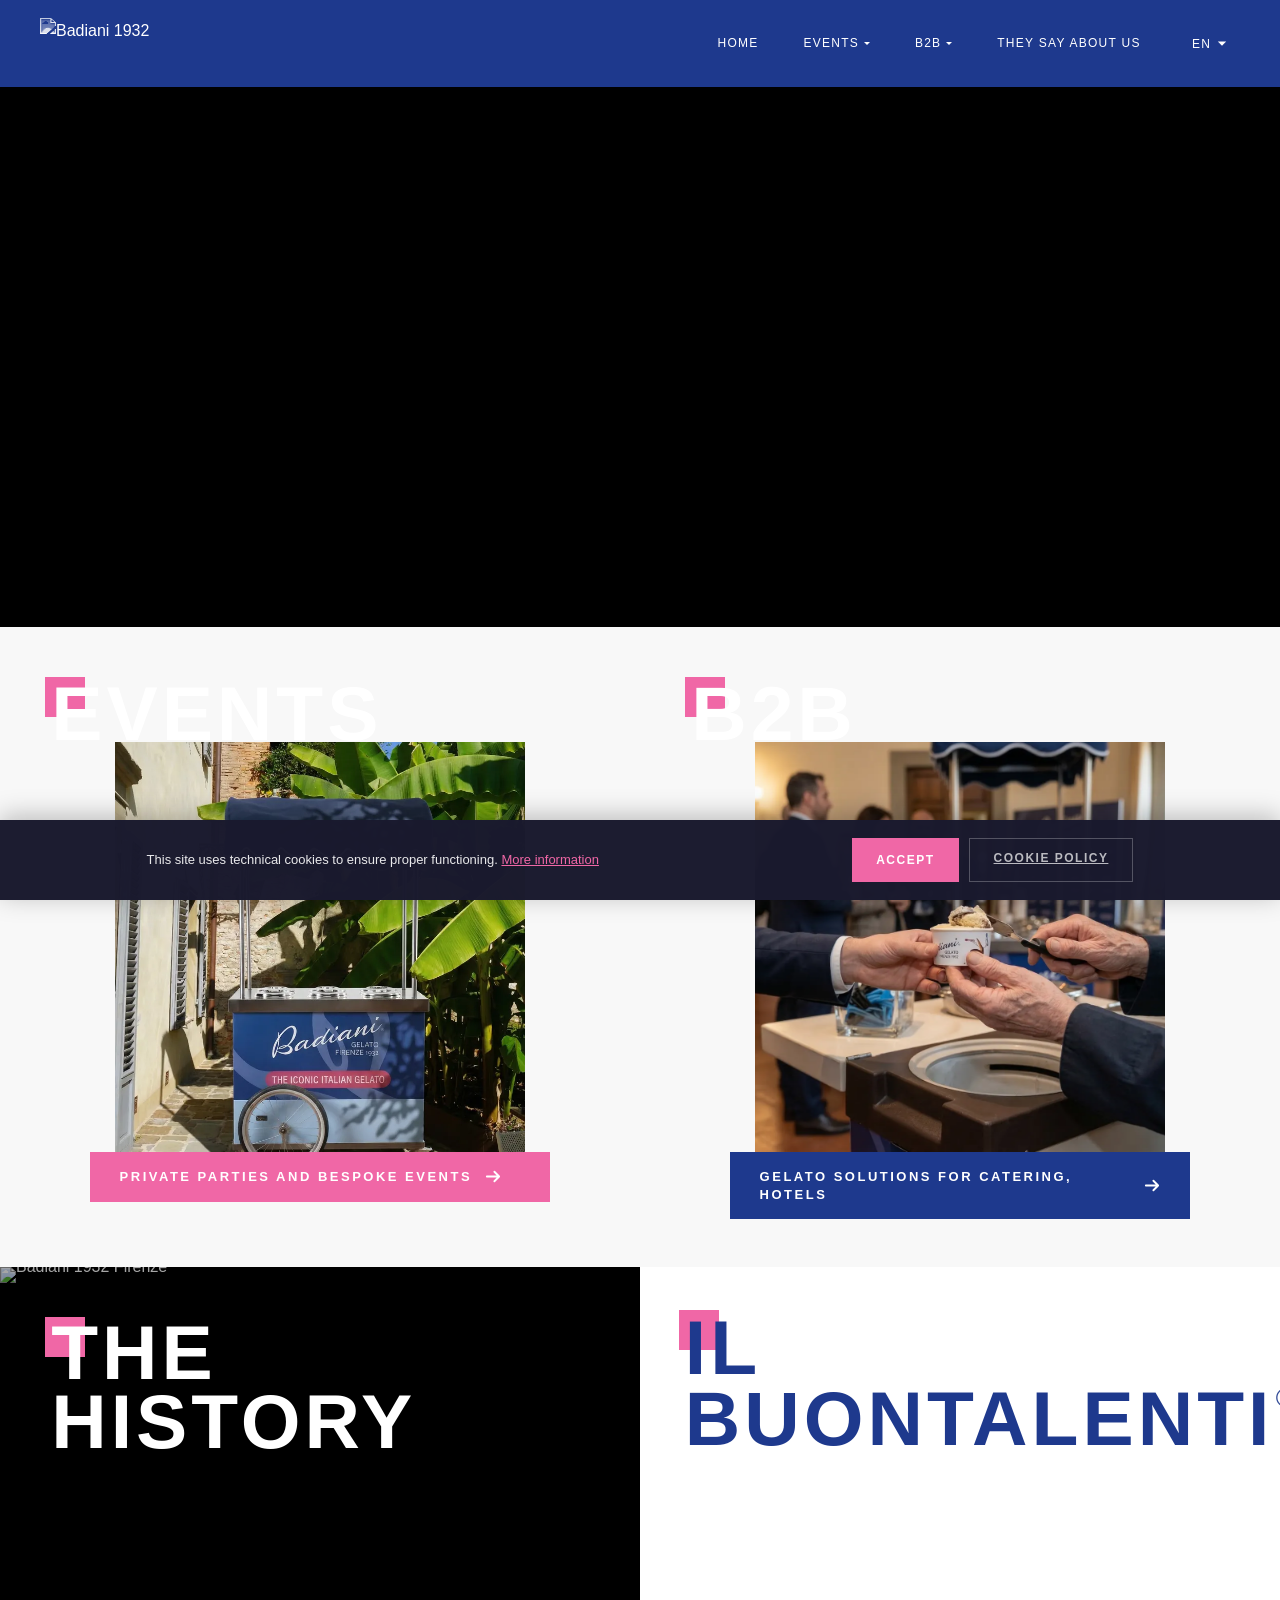
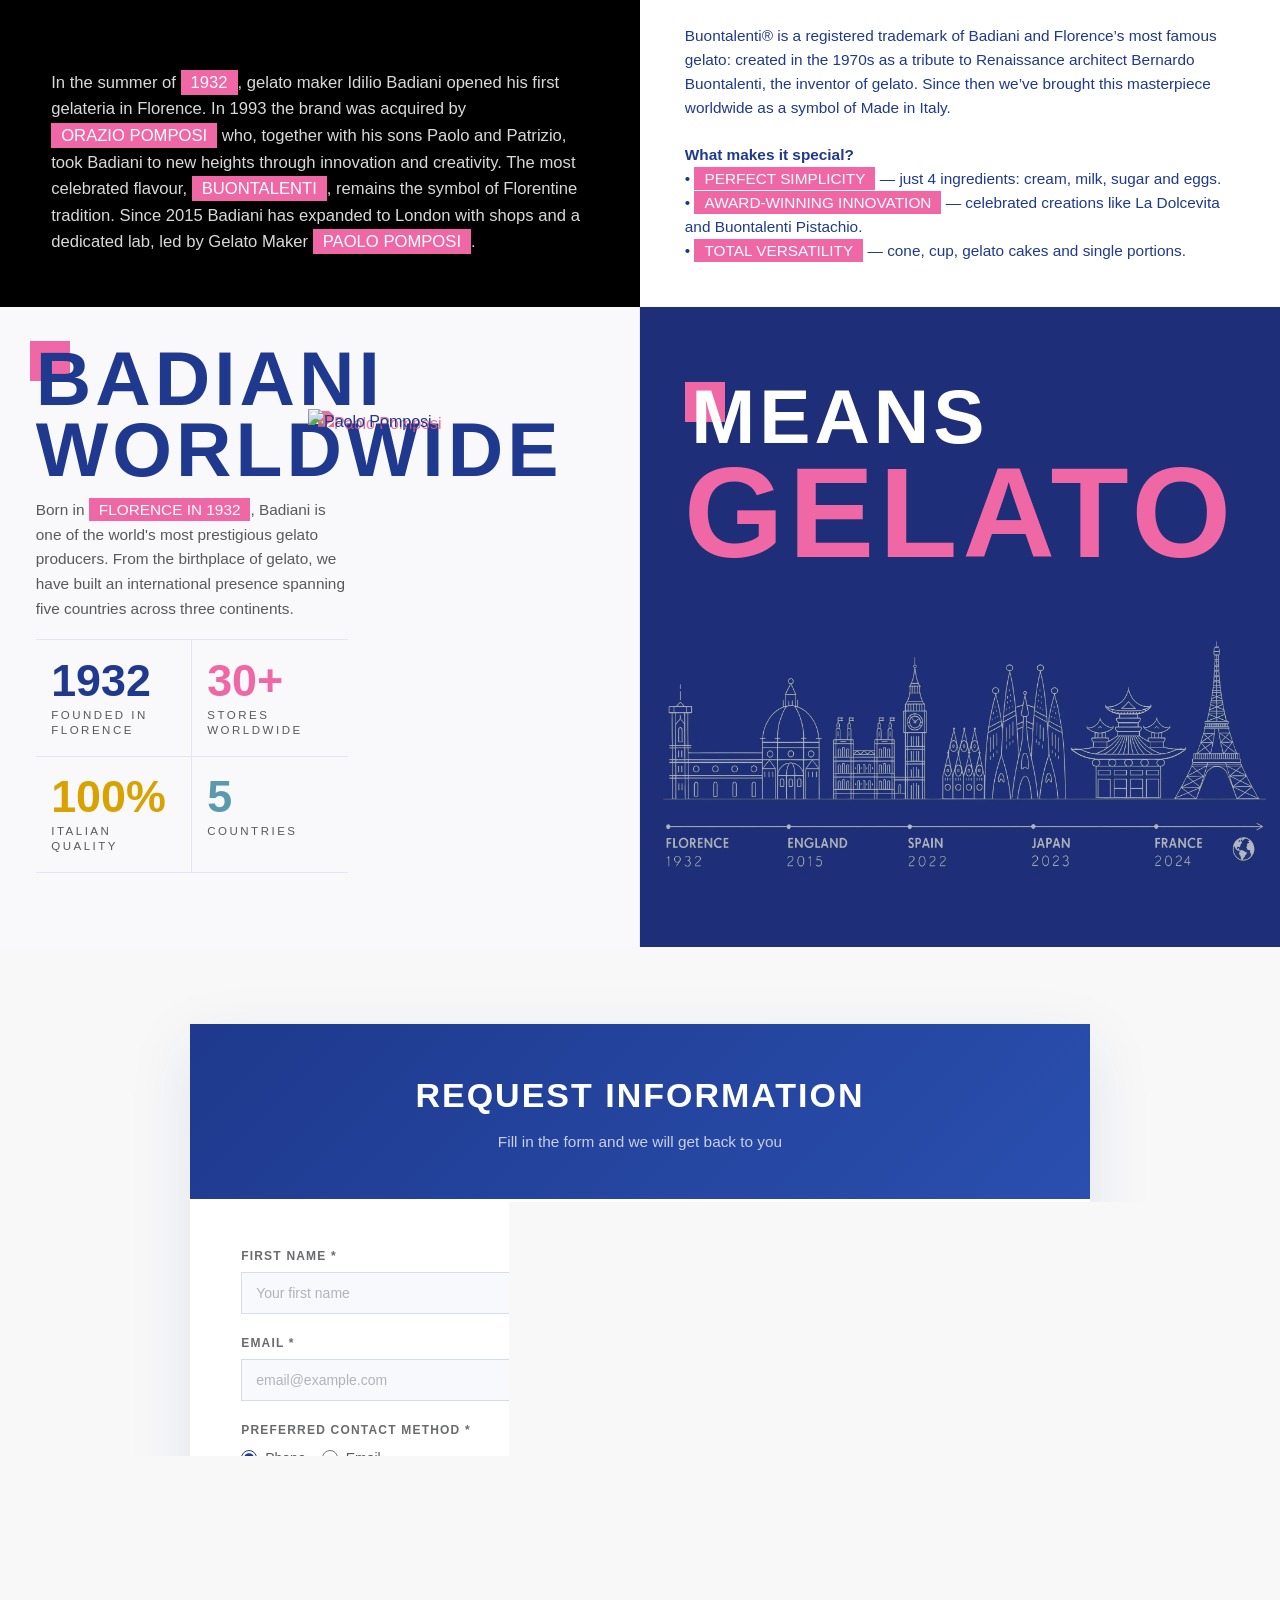
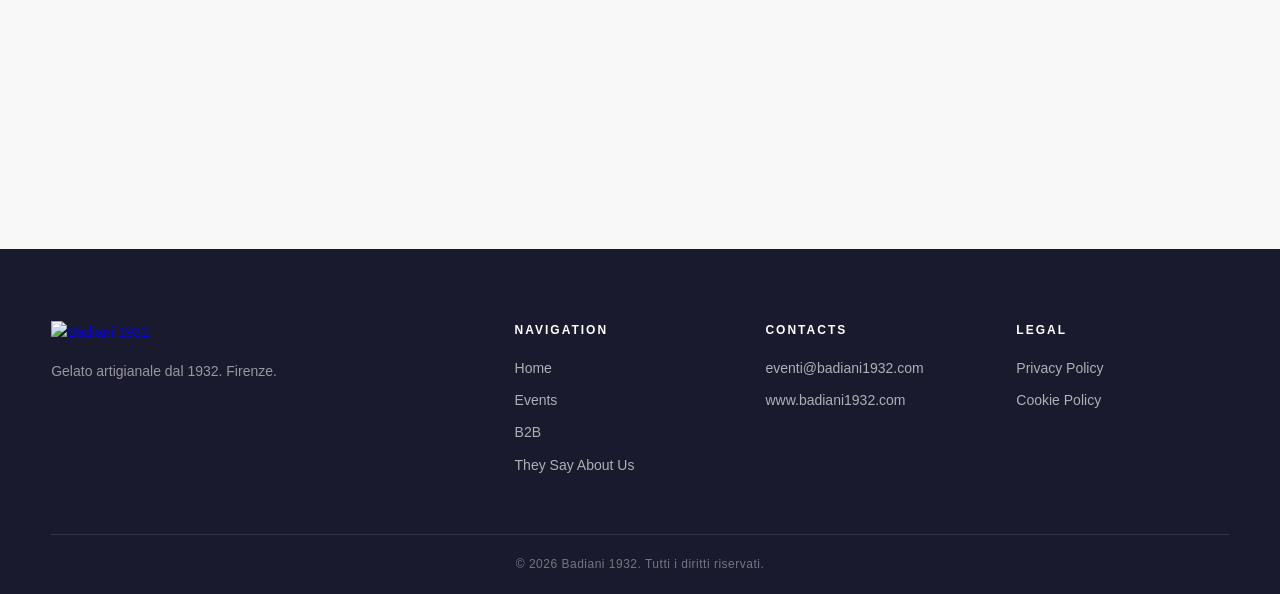
==== commit 7fc314ff: "ok" ====
--- a/index.html
+++ b/index.html
@@ -94,13 +94,11 @@
     }
     .hero video{
       display:block;
+      position:absolute;
+      inset:0;
       width:100%;
       height:100%;
-      min-height:100%;
       object-fit:cover;
-      position:absolute;
-      top:0;
-      left:0;
     }
     .hero-content__heading-group{
       display:flex;
@@ -1265,7 +1263,8 @@
 
   <!-- HERO: VIDEO + TITLE -->
   <section class="hero" id="main-content">
-    <video autoplay muted loop playsinline webkit-playsinline preload="auto" aria-hidden="true" poster="assets/images/branding/hero-bg.webp" src="assets/video/home-b2b.mp4" type="video/mp4">
+    <video autoplay muted loop playsinline webkit-playsinline preload="auto" aria-hidden="true" poster="assets/images/branding/hero-bg.webp">
+      <source src="assets/video/home-b2b.mp4" type="video/mp4">
     </video>
     <div class="hero-content">
       <div class="hero-content__heading-group">
@@ -2525,6 +2524,7 @@
 
   <script>
   (function(){
+    var isTouch='ontouchstart'in window||navigator.maxTouchPoints>0;
     function forcePlay(){
       document.querySelectorAll('video').forEach(function(v){
         v.setAttribute('playsinline','');
@@ -2533,9 +2533,16 @@
         v.muted=true;
         v.defaultMuted=true;
         v.preload='auto';
-        if(!v.src&&v.querySelector('source'))v.src=v.querySelector('source').src;
-        v.load();
-        function tp(){if(v.paused){var p=v.play();if(p&&p.catch)p.catch(function(){});}}
+        /* resolve src from <source> only if needed */
+        var src=v.currentSrc||v.src||(v.querySelector('source')&&v.querySelector('source').src)||'';
+        if(!src) return;
+        /* only call load() when the video has no data at all */
+        if(v.readyState===0&&!v.currentSrc){ v.load(); }
+        function tp(){
+          if(!v.paused) return;
+          var p=v.play();
+          if(p&&p.catch) p.catch(function(){});
+        }
         v.addEventListener('loadedmetadata',tp,{once:true});
         v.addEventListener('loadeddata',tp,{once:true});
         v.addEventListener('canplay',tp,{once:true});
@@ -2545,6 +2552,24 @@
         document.addEventListener('click',onUi,{once:true,passive:true});
         document.addEventListener('scroll',onUi,{once:true,passive:true});
         document.addEventListener('visibilitychange',function(){if(!document.hidden)tp();});
+        /* tap-to-play overlay for touch devices when autoplay fails */
+        if(isTouch){
+          setTimeout(function(){
+            if(!v.paused) return;
+            var wrap=v.closest('section')||v.parentElement;
+            if(!wrap||wrap.querySelector('.video-tap-play')) return;
+            var btn=document.createElement('button');
+            btn.className='video-tap-play';
+            btn.setAttribute('aria-label','Play video');
+            wrap.appendChild(btn);
+            btn.addEventListener('click',function(e){
+              e.stopPropagation();
+              v.play().then(function(){btn.remove();}).catch(function(){});
+            },{once:true});
+            /* auto-remove if video starts on its own */
+            v.addEventListener('playing',function(){btn.remove();},{once:true});
+          },4000);
+        }
       });
     }
     if(document.readyState==='loading') document.addEventListener('DOMContentLoaded',forcePlay);
--- a/assets/badiani-common.css
+++ b/assets/badiani-common.css
@@ -925,3 +925,32 @@
   height: 1px !important;
 }
 video { object-fit: cover; }
+
+/* ========== VIDEO — tap-to-play fallback (touch devices) ========== */
+.video-tap-play {
+  position: absolute;
+  inset: 0;
+  z-index: 5;
+  display: flex;
+  align-items: center;
+  justify-content: center;
+  background: rgba(0,0,0,0.25);
+  border: none;
+  cursor: pointer;
+  -webkit-tap-highlight-color: transparent;
+  animation: vtp-fadein 0.4s ease both;
+}
+.video-tap-play::after {
+  content: '';
+  display: block;
+  width: 0;
+  height: 0;
+  border-style: solid;
+  border-width: 28px 0 28px 48px;
+  border-color: transparent transparent transparent rgba(255,255,255,0.85);
+  filter: drop-shadow(0 2px 8px rgba(0,0,0,0.3));
+}
+@keyframes vtp-fadein {
+  from { opacity: 0; }
+  to   { opacity: 1; }
+}
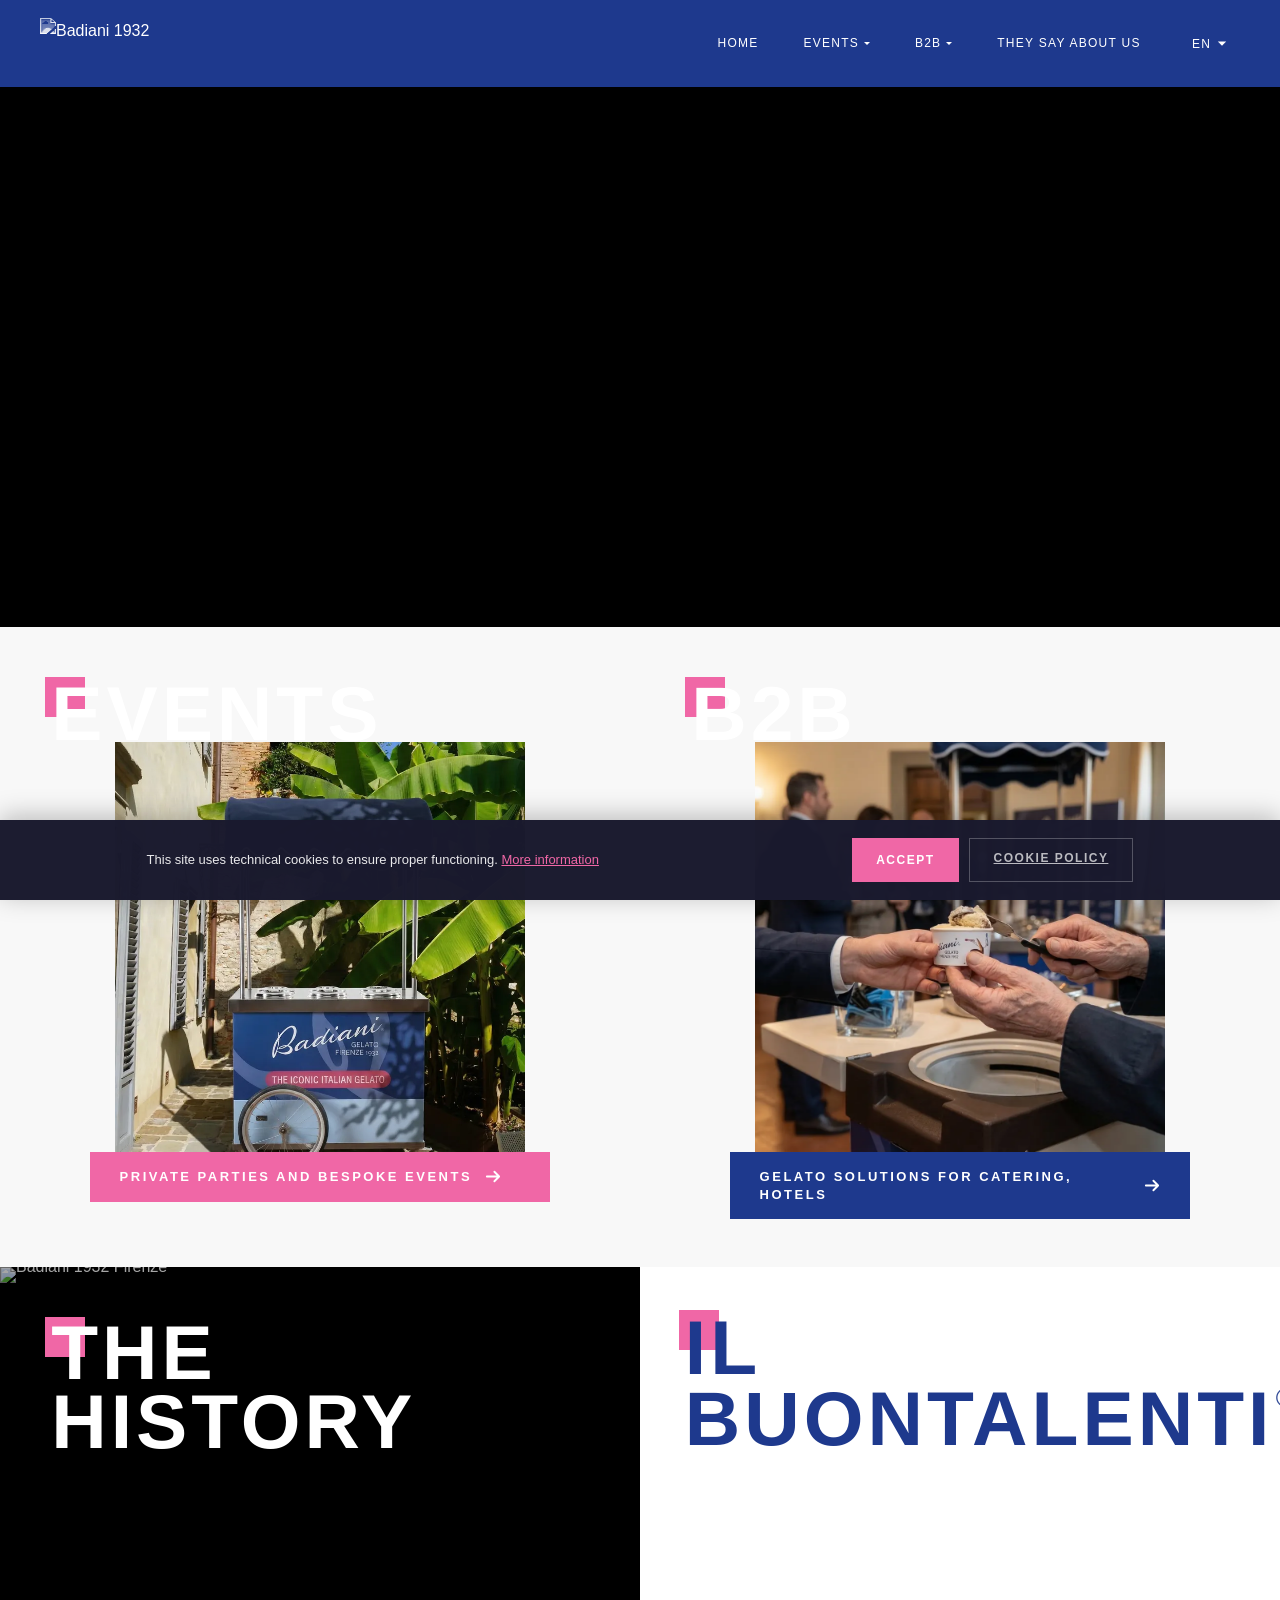
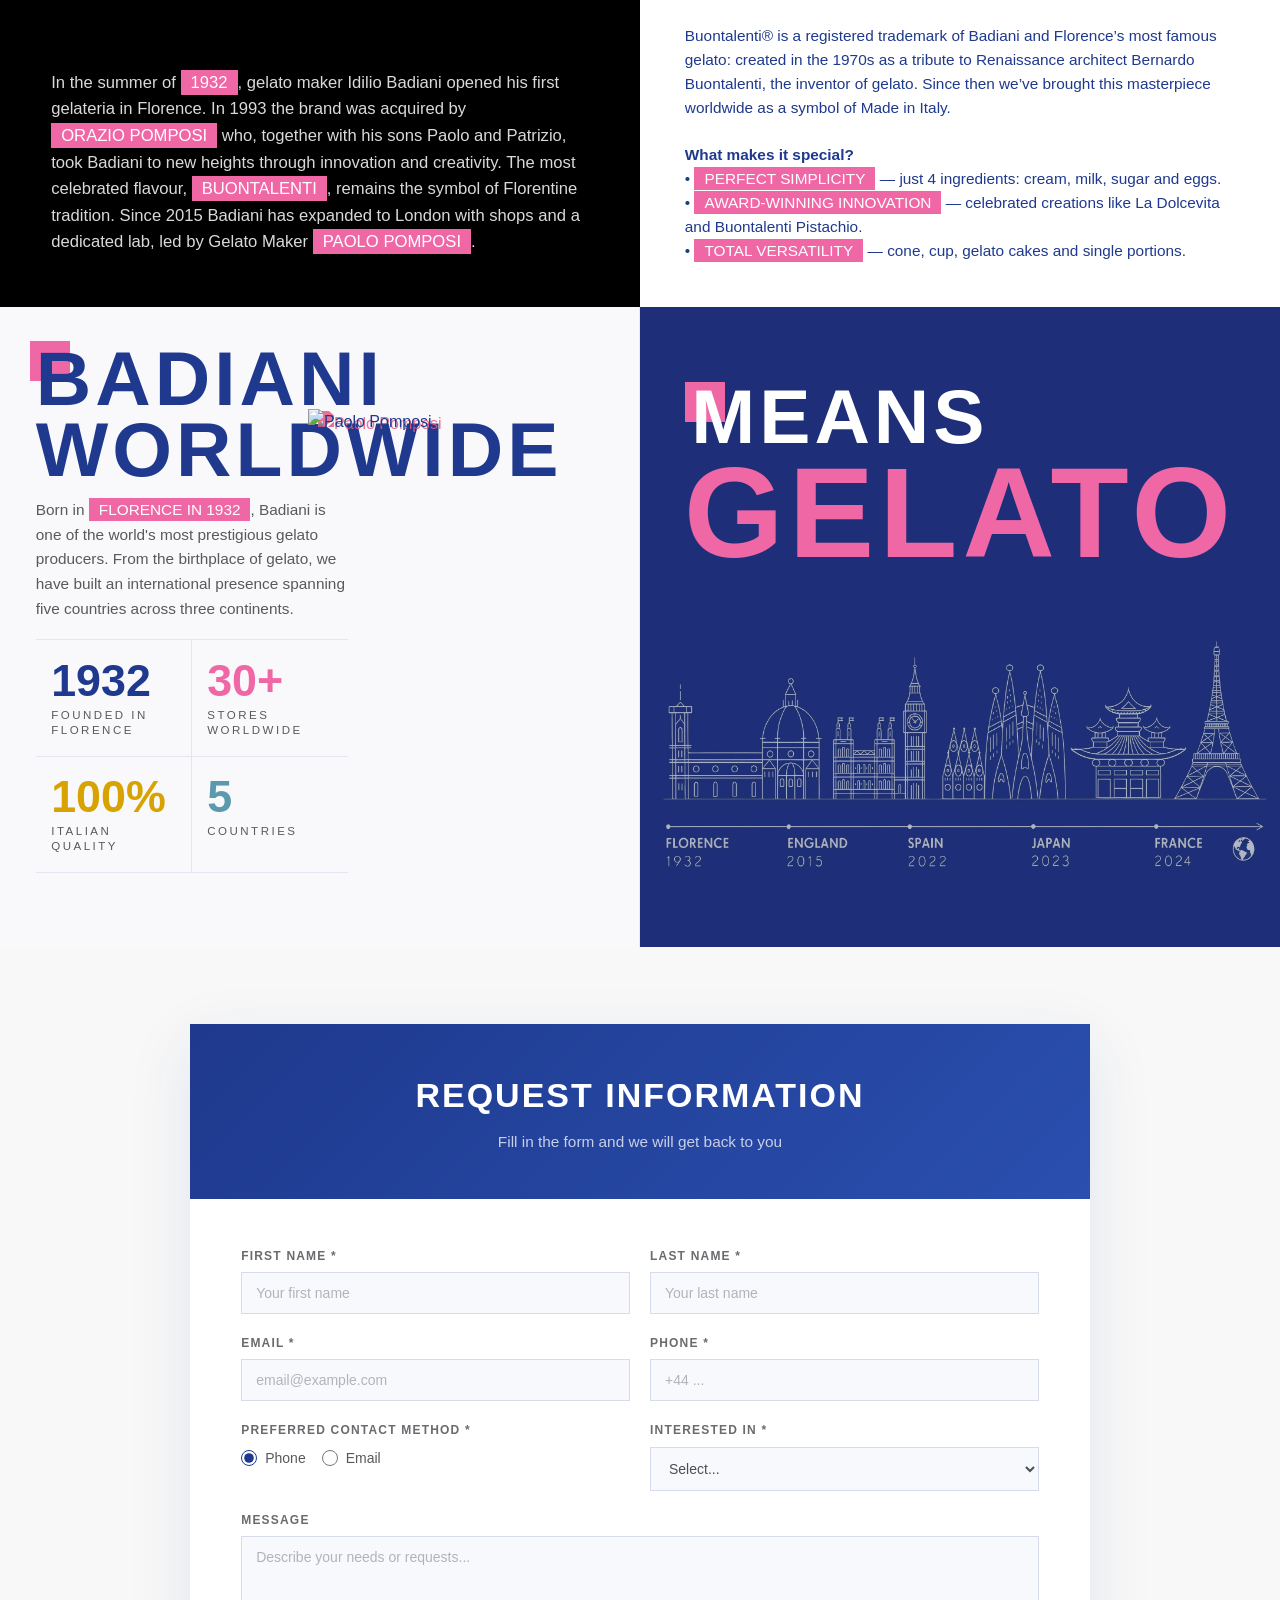
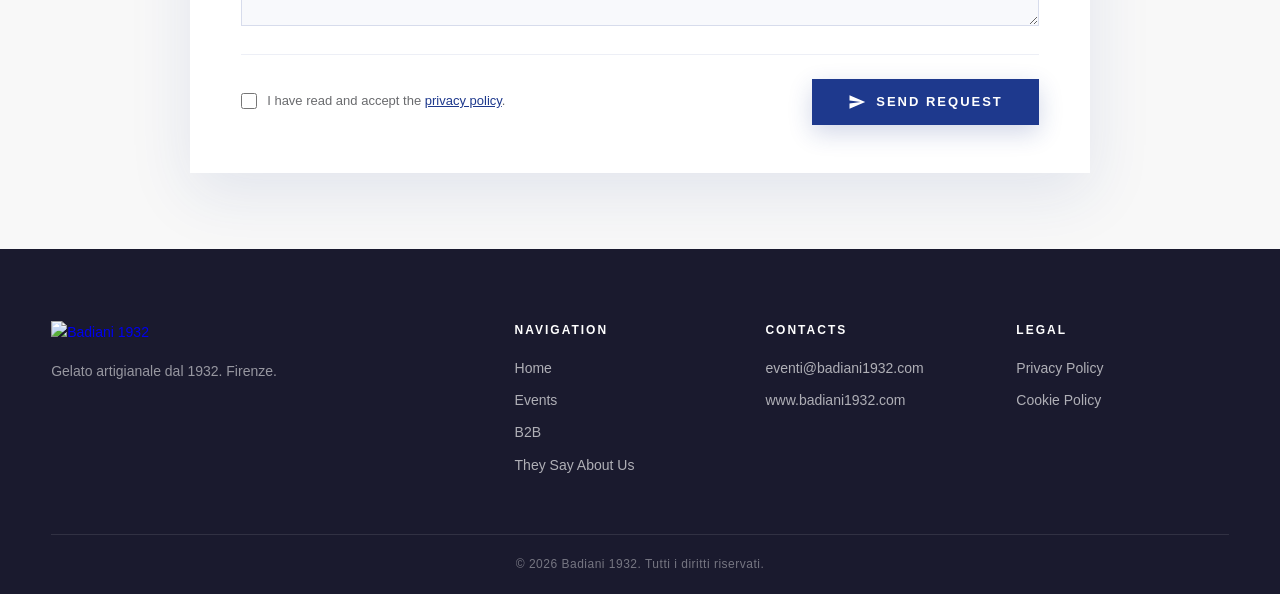
==== commit 6c56997d: "ok" ====
--- a/index.html
+++ b/index.html
@@ -2533,6 +2533,8 @@
         v.muted=true;
         v.defaultMuted=true;
         v.preload='auto';
+        if(!v.paused){ v.classList.add('is-playing'); }
+        v.addEventListener('playing', function(){ v.classList.add('is-playing'); }, {once:true});
         /* resolve src from <source> only if needed */
         var src=v.currentSrc||v.src||(v.querySelector('source')&&v.querySelector('source').src)||'';
         if(!src) return;
--- a/assets/badiani-common.css
+++ b/assets/badiani-common.css
@@ -924,7 +924,8 @@
   width: 1px !important;
   height: 1px !important;
 }
-video { object-fit: cover; }
+video { object-fit: cover; opacity: 0; transition: opacity 0.4s ease; }
+video.is-playing { opacity: 1; }
 
 /* ========== VIDEO — tap-to-play fallback (touch devices) ========== */
 .video-tap-play {
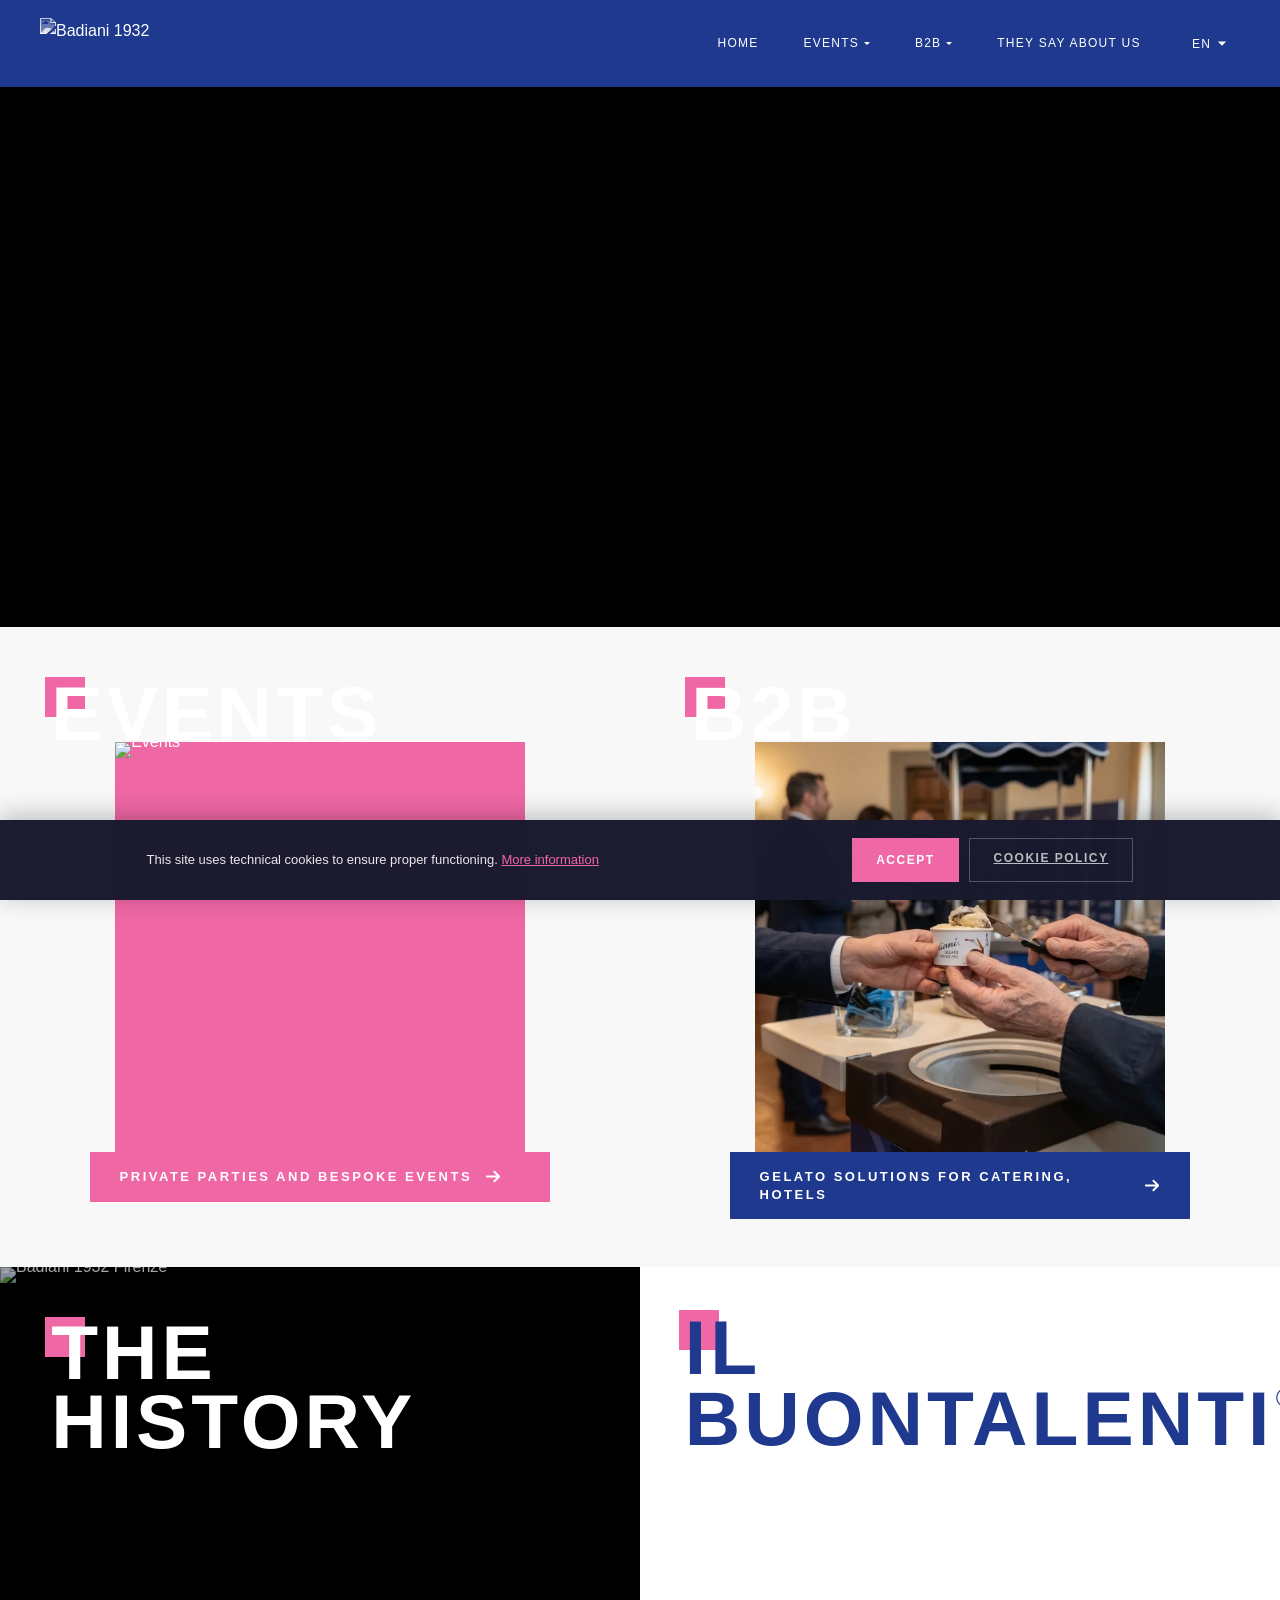
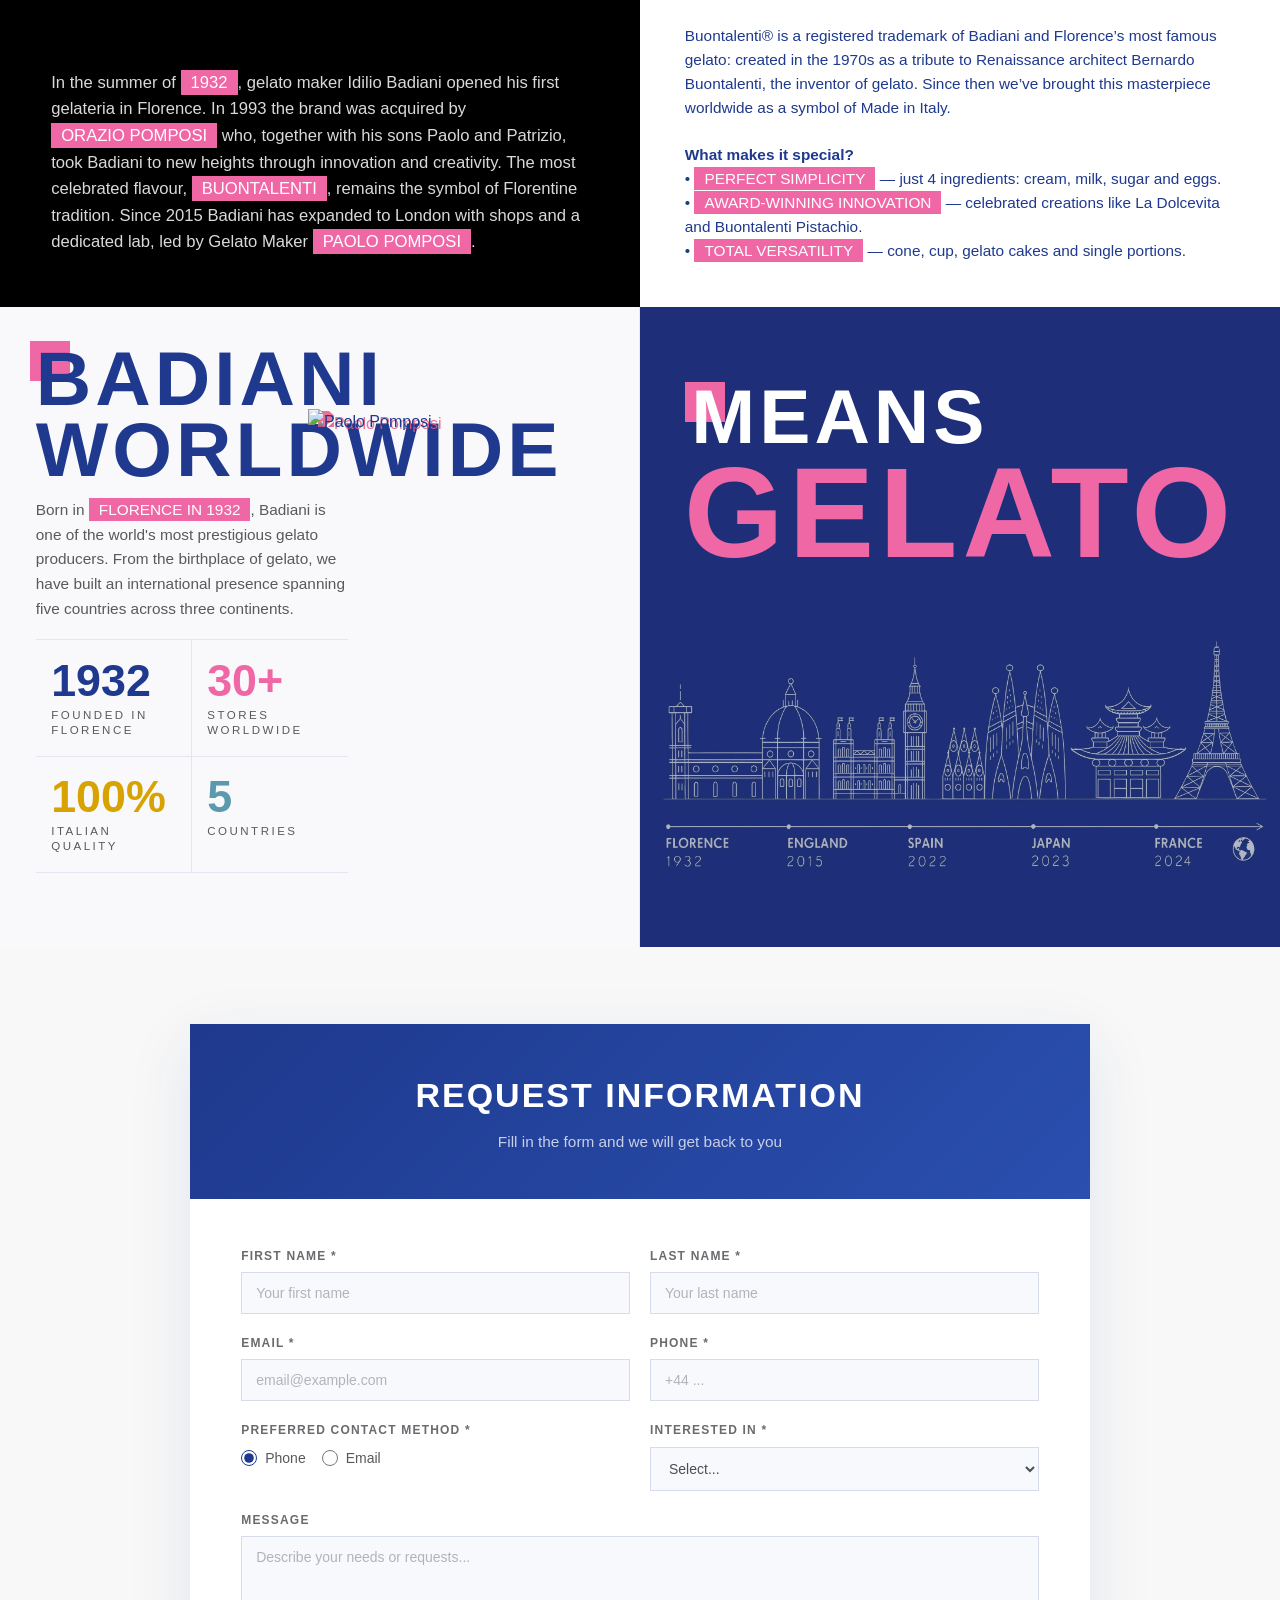
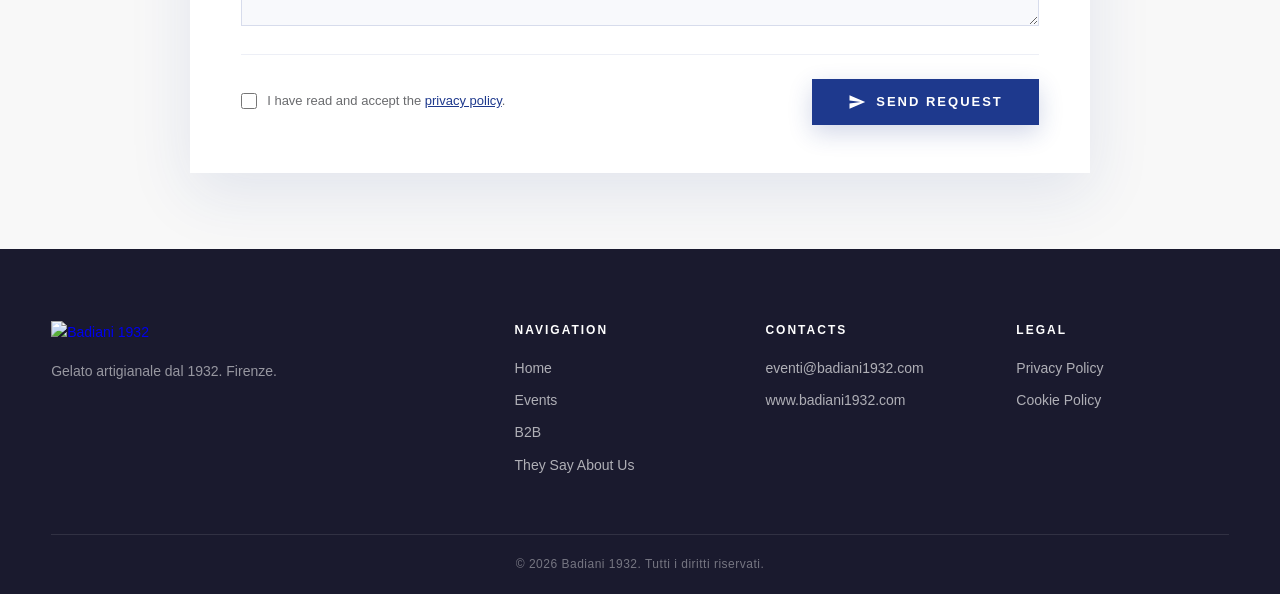
==== commit c0010f70: "ok" ====
--- a/index.html
+++ b/index.html
@@ -1286,7 +1286,7 @@
   <section class="choice-section" data-i18n-attr="aria-label:home.choice.label">
     <div class="choice-grid">
       <a class="choice-card" href="eventi/" data-i18n-attr="aria-label:home.choice.eventi.aria">
-        <img class="choice-card__img" src="assets/images/eventi/fotoeventipassati-web/carretto-esterno.webp" alt="Eventi" loading="lazy" decoding="async" width="799" height="1200" data-i18n-attr="alt:home.card.eventi.title" />
+        <img class="choice-card__img" src="assets/images/eventi/carretto_gelato/foto4.jpg" alt="Eventi" loading="lazy" decoding="async" data-i18n-attr="alt:home.card.eventi.title" />
         <div class="choice-card__overlay">
           <div class="choice-card__heading-group">
             <h2 class="choice-title title-accent title-accent--light" data-i18n="home.card.eventi.title">EVENTI</h2>
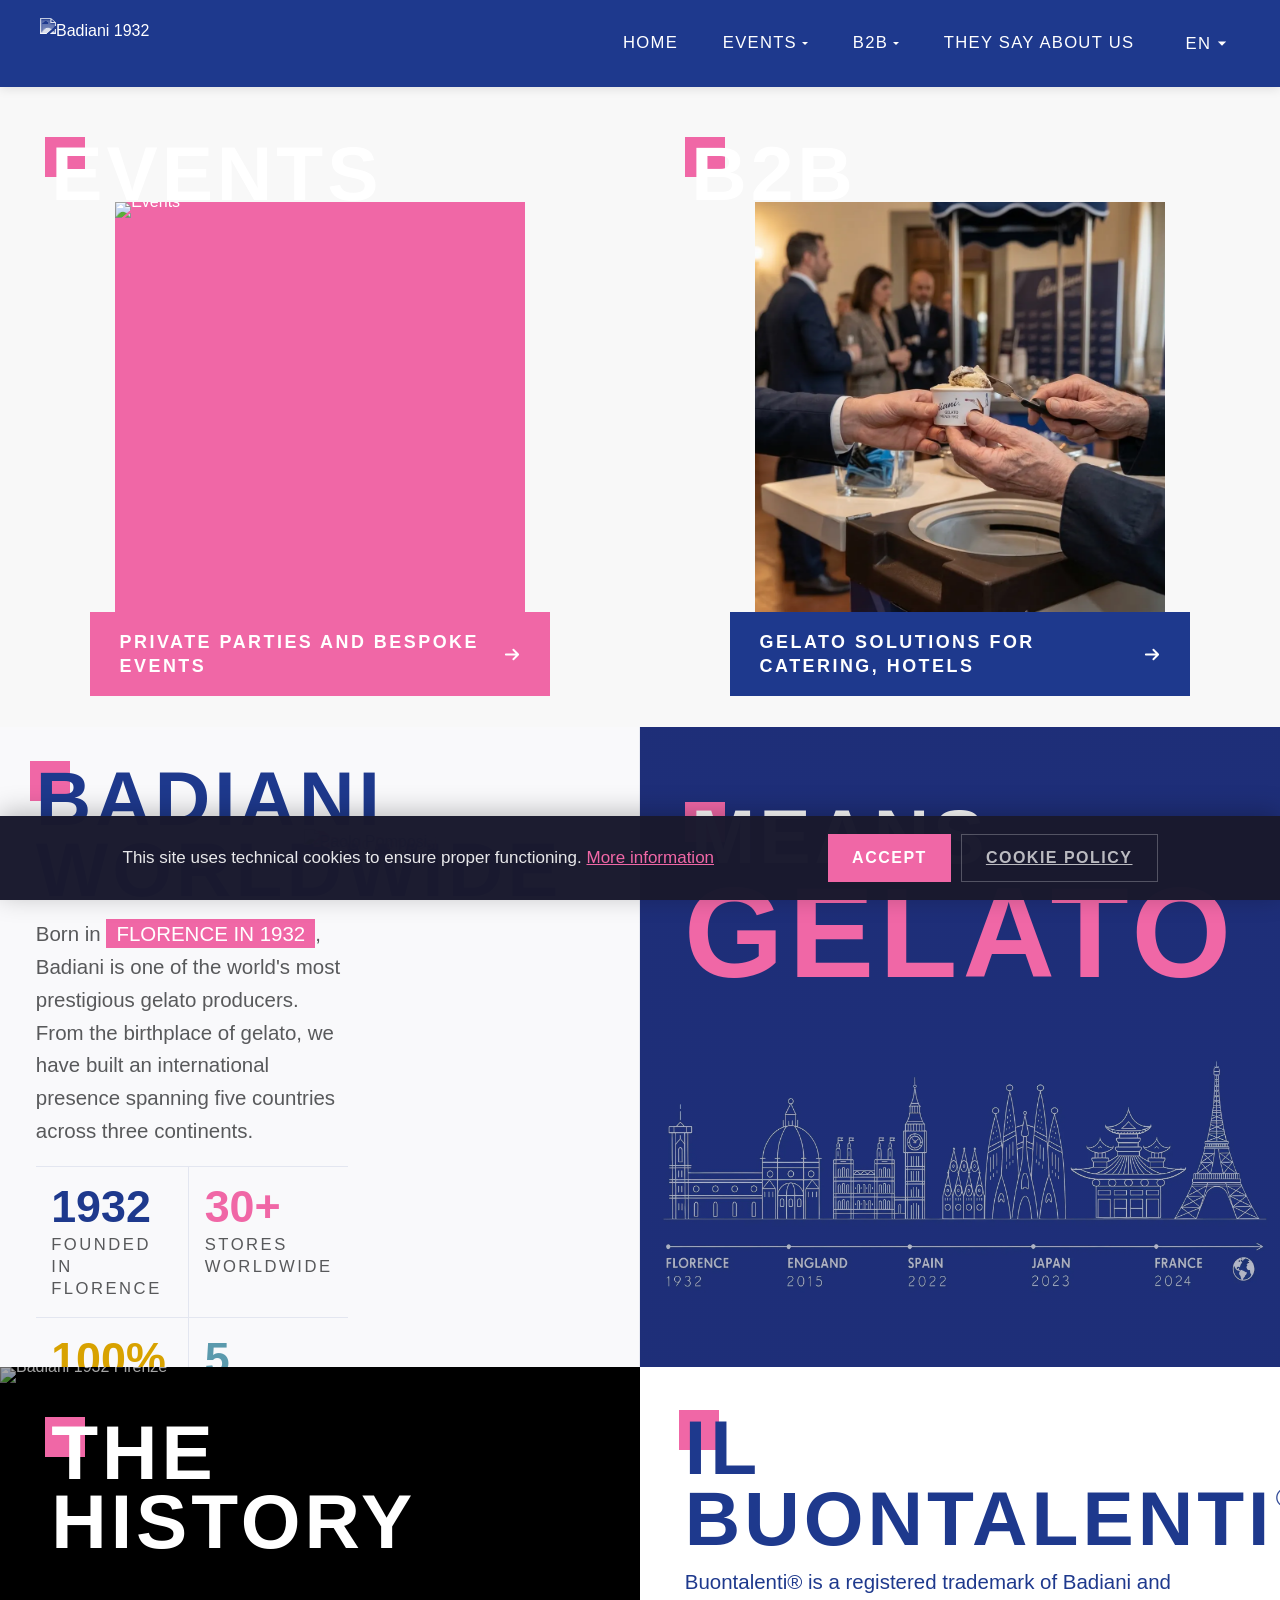
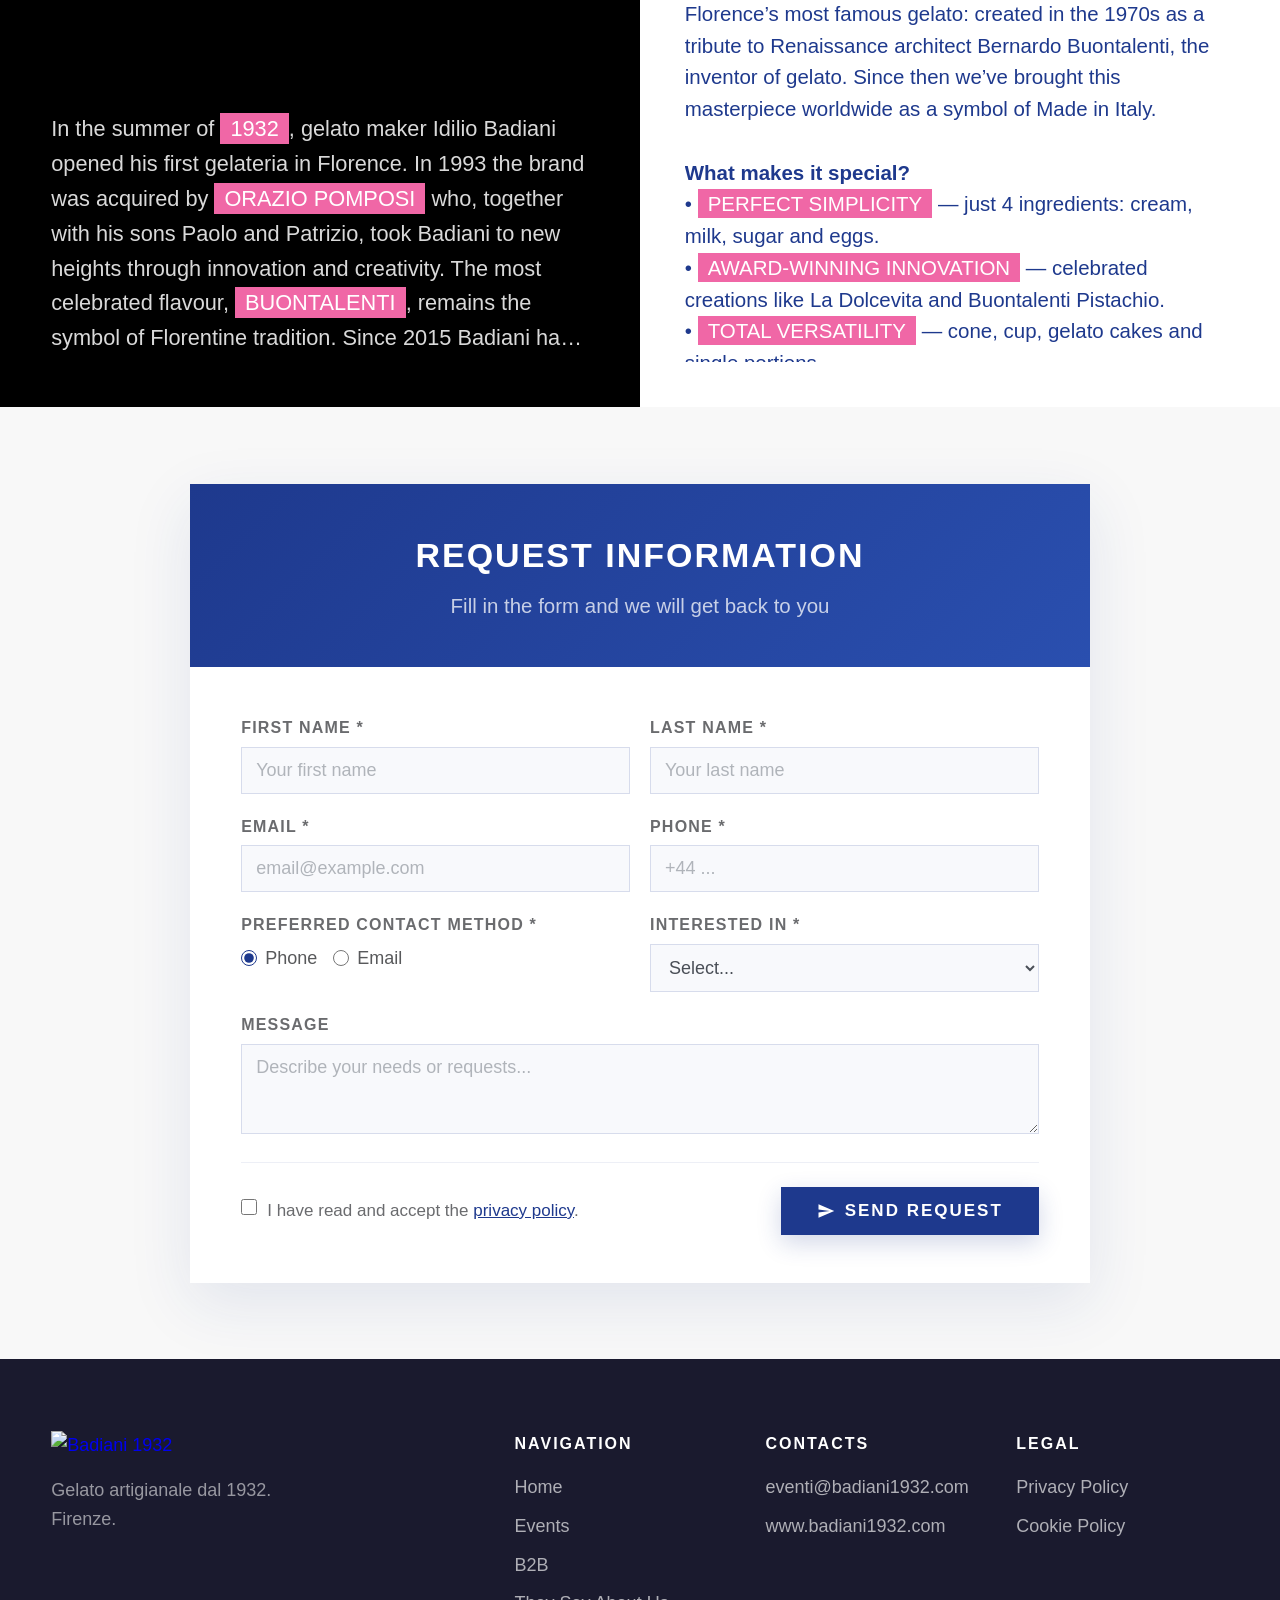
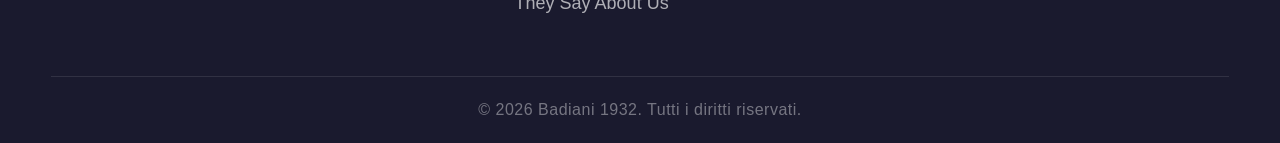
==== commit 3d139dc0: "ok" ====
--- a/index.html
+++ b/index.html
@@ -36,8 +36,6 @@
 
   <!-- Preload critical font -->
   <link rel="preload" href="assets/fonts/SuperGroteskB-CdMed.woff" as="font" type="font/woff" crossorigin />
-  <!-- Preload critical above-the-fold images -->
-  <link rel="preload" as="image" href="assets/images/categories/b2b-hero.webp" />
 
   <link rel="stylesheet" href="./assets/badiani-common.css" />
   <script defer src="./assets/badiani-common.js"></script>
@@ -63,11 +61,11 @@
   <style>
     /* Page-specific styles for homepage */
     @media(max-width:500px){
-      .topbar__nav a{ padding:6px 10px; font-size:clamp(9px, 2.5vw, 10px); letter-spacing:1px; }
+      .topbar__nav a{ padding:6px 10px; font-size:clamp(15px, 2.9vw, 18px); letter-spacing:1px; }
     }
     @media(max-width:900px){
       .topbar__nav a{
-        font-size:clamp(9px, 2vw, 12px);
+        font-size:clamp(15px, 2.4vw, 16px);
         padding:5px 7px;
         letter-spacing:0.8px;
       }
@@ -78,65 +76,6 @@
     .intro{ max-width:900px; margin:0 auto var(--space-lg); text-align:center; }
     .intro h1{ font-size:clamp(28px, 3.6vw, 48px); margin-bottom:16px; }
     .intro p{ font-size:clamp(16px, 1.6vw, 20px); color:#6a6b6e; }
-
-    /* HERO - VIDEO + TITLE (inspiration style) */
-    .hero{
-      position:relative;
-      overflow:hidden;
-      text-align:left;
-      color:#fff;
-      background:#000;
-      min-height:60vh;
-      max-height:80vh;
-    }
-    .hero .hero-content{
-      display:none;
-    }
-    .hero video{
-      display:block;
-      position:absolute;
-      inset:0;
-      width:100%;
-      height:100%;
-      object-fit:cover;
-    }
-    .hero-content__heading-group{
-      display:flex;
-      flex-direction:column;
-      align-items:flex-start;
-      justify-content:flex-end;
-      flex-shrink:0;
-    }
-    .hero-content__label{
-      display:block;
-      font-size:clamp(13px, 1.2vw, 16px);
-      text-transform:uppercase;
-      letter-spacing:3px;
-      font-weight:400;
-      color:rgba(255,255,255,0.75);
-      line-height:1;
-      margin-bottom:20px;
-    }
-    .hero-content h1{
-      font-family:'SuperGroteskDigits', 'SuperGroteskB';
-      font-size:clamp(72px, 9vw, 140px);
-      font-weight:700;
-      letter-spacing:4px;
-      text-transform:uppercase;
-      line-height:0.9;
-      color:#fff;
-      text-shadow:none;
-      flex-shrink:0;
-    }
-    .hero-subtitle{
-      font-size:clamp(14px, 1.2vw, 17px);
-      font-weight:300;
-      color:rgba(255,255,255,0.85);
-      line-height:1.5;
-      text-shadow:none;
-      max-width:260px;
-      padding-bottom:8px;
-    }
 
     /* ===== SPLIT-SCREEN CHOICE SECTION ===== */
     .choice-section{
@@ -244,7 +183,7 @@
     }
     .choice-card__label{
       display:block;
-      font-size:clamp(13px, 1.2vw, 16px);
+      font-size:clamp(17px, 1.6vw, 20px);
       text-transform:uppercase;
       letter-spacing:3px;
       font-weight:400;
@@ -263,7 +202,7 @@
       text-shadow:none;
     }
     .choice-desc{
-      font-size:clamp(14px, 1.2vw, 17px);
+      font-size:clamp(18px, 1.6vw, 21px);
       color:rgba(255,255,255,0.85);
       line-height:1.5;
       max-width:220px;
@@ -280,13 +219,13 @@
       align-items:center;
       gap:12px;
       margin-top:0;
-      padding:14px 28px;
+      padding:16px 28px;
       border-radius:0;
       border:2px solid var(--badiani-pink);
       background:var(--badiani-pink);
       color:#fff;
       font-family:'SuperGroteskA',sans-serif;
-      font-size:clamp(13px, 1vw, 15px);
+      font-size:clamp(17px, 1.4vw, 19px);
       text-transform:uppercase;
       letter-spacing:2.5px;
       font-weight:700;
@@ -326,9 +265,9 @@
 
     @media(max-width:1024px){
       .choice-cta{
-        font-size:clamp(10px, 1.4vw, 13px);
+        font-size:clamp(15px, 1.8vw, 17px);
         letter-spacing:1.5px;
-        padding:10px 16px;
+        padding:16px 16px;
         gap:8px;
         line-height:1.35;
       }
@@ -341,26 +280,6 @@
       .page-shell{ padding:var(--space-lg) 18px; }
     }
     @media(max-width:900px){
-      .hero{
-        height:auto;
-        min-height:45vh;
-      }
-      .hero-content{
-        padding:32px 28px;
-        flex-direction:column;
-        align-items:flex-start;
-        gap:10px;
-      }
-      .hero-content h1{
-        font-size:clamp(56px, 11vw, 110px);
-        letter-spacing:2px;
-        line-height:0.9;
-      }
-      .hero-subtitle{
-        max-width:none;
-        text-align:left;
-      }
-
       .choice-grid{
         grid-template-columns:1fr;
       }
@@ -375,24 +294,16 @@
         font-size:clamp(56px, 14vw, 140px);
       }
       .choice-cta{
-        padding:12px 18px;
-        font-size:clamp(11px, 2.8vw, 14px);
+        padding:16px 18px;
+        font-size:clamp(15px, 3.2vw, 18px);
         letter-spacing:1.5px;
         gap:8px;
         flex-wrap:wrap;
       }
       .todo-note{ display:none; }
-
-      .video-note{ margin:10px auto 24px; }
     }
 
     @media(max-width:600px){
-      .hero-content{
-        padding:24px 20px;
-      }
-      .hero-content h1{
-        font-size:clamp(52px, 14vw, 80px);
-      }
       .choice-card{
         aspect-ratio:1/1;
         min-height:0;
@@ -406,28 +317,19 @@
       .choice-title{
         font-size:clamp(56px, 15vw, 140px);
       }
-      .choice-desc{ font-size:15px; max-width:none; }
+      .choice-desc{ font-size:18px; max-width:none; }
       .choice-cta{
-        padding:10px 14px;
-        font-size:clamp(10px, 2.6vw, 13px);
+        padding:16px 14px;
+        font-size:clamp(15px, 3.0vw, 17px);
         letter-spacing:1px;
         gap:6px;
       }
-    }
-
-    .video-note{
-      text-align:center;
-      font-size:12px;
-      letter-spacing:1.5px;
-      text-transform:uppercase;
-      color:var(--badiani-pink);
-      margin:18px auto var(--space-lg);
     }
 
     .todo-note{
       display:block;
       margin-top:8px;
-      font-size:11px;
+      font-size:15px;
       letter-spacing:1.6px;
       text-transform:uppercase;
       color:var(--badiani-pink);
@@ -588,7 +490,7 @@
     .story-card--gelato .story-card__desc{
       color:var(--badiani-blue);
       display:block;
-      font-size:clamp(13px, 1.2vw, 17px);
+      font-size:clamp(17px, 1.6vw, 21px);
       line-height:1.55;
       max-width:none;
       margin-top:auto;
@@ -605,7 +507,7 @@
     }
     .story-card__label{
       display:block;
-      font-size:clamp(13px, 1.2vw, 17px);
+      font-size:clamp(17px, 1.6vw, 21px);
       text-transform:uppercase;
       letter-spacing:3px;
       color:rgba(255,255,255,0.65);
@@ -629,7 +531,7 @@
       min-width:0;
     }
     .story-card__desc{
-      font-size:clamp(14px, 1.3vw, 20px);
+      font-size:clamp(18px, 1.7vw, 24px);
       color:rgba(255,255,255,0.85);
       line-height:1.7;
       max-width:280px;
@@ -691,7 +593,7 @@
     }
     .world-card__label{
       display:block;
-      font-size:clamp(13px, 1.2vw, 22px);
+      font-size:clamp(17px, 1.6vw, 26px);
       text-transform:uppercase;
       letter-spacing:3px;
       line-height:1;
@@ -718,7 +620,7 @@
       hyphens:none;
     }
     .world-card__desc{
-      font-size:clamp(13px, 1.2vw, 22px);
+      font-size:clamp(17px, 1.6vw, 26px);
       line-height:1.6;
       max-width:55%;
       font-weight:300;
@@ -781,7 +683,7 @@
     .stat:nth-child(3) .stat-num{ color:var(--badiani-yellow); }
     .stat:nth-child(4) .stat-num{ color:var(--badiani-cyan); }
     .stat-label{
-      font-size:clamp(10px, 0.9vw, 16px);
+      font-size:clamp(15px, 1.3vw, 20px);
       text-transform:uppercase;
       letter-spacing:2.5px;
       color:var(--badiani-gray);
@@ -895,7 +797,7 @@
       letter-spacing:1px;
     }
     .timeline-city{
-      font-size:clamp(10px, 0.9vw, 17px);
+      font-size:clamp(15px, 1.3vw, 21px);
       text-transform:uppercase;
       letter-spacing:2.5px;
       color:rgba(255,255,255,0.55);
@@ -1012,7 +914,7 @@
       margin-bottom:8px;
     }
     .home-form-header p{
-      font-size:clamp(14px, 1.2vw, 17px);
+      font-size:clamp(18px, 1.6vw, 21px);
       color:rgba(255,255,255,0.75);
     }
     .home-form-body{
@@ -1032,7 +934,7 @@
       grid-column:1 / -1;
     }
     .home-form-grid label{
-      font-size:12px;
+      font-size:16px;
       text-transform:uppercase;
       letter-spacing:1.2px;
       color:#6a6b6e;
@@ -1046,7 +948,7 @@
       border-radius:0;
       padding:12px 14px;
       font-family:inherit;
-      font-size:14px;
+      font-size:18px;
       background:#f8f9fc;
       color:#4a4f57;
       transition:border-color 0.3s, box-shadow 0.3s;
@@ -1076,7 +978,7 @@
       display:flex;
       align-items:center;
       gap:8px;
-      font-size:14px;
+      font-size:18px;
       font-weight:400;
       text-transform:none;
       letter-spacing:0;
@@ -1102,7 +1004,7 @@
       display:flex;
       align-items:flex-start;
       gap:10px;
-      font-size:13px;
+      font-size:17px;
       color:#6a6b6e;
     }
     .home-form-actions .hf-privacy input{
@@ -1120,7 +1022,7 @@
       color:#fff;
       padding:14px 36px;
       border-radius:0;
-      font-size:13px;
+      font-size:17px;
       text-transform:uppercase;
       letter-spacing:2px;
       font-family:'SuperGroteskA',sans-serif;
@@ -1261,29 +1163,7 @@
     </div>
   </nav>
 
-  <!-- HERO: VIDEO + TITLE -->
-  <section class="hero" id="main-content">
-    <video autoplay muted loop playsinline webkit-playsinline preload="auto" aria-hidden="true" poster="assets/images/branding/hero-bg.webp">
-      <source src="assets/video/home-b2b.mp4" type="video/mp4">
-    </video>
-    <div class="hero-content">
-      <div class="hero-content__heading-group">
-        <h1 data-i18n="home.hero.title">Badiani 1932</h1>
-      </div>
-    </div>
-  </section>
-  <script>
-  (function(){
-    var hero = document.querySelector('.hero');
-    var vid = hero && hero.querySelector('video');
-    if(!vid){ hero && hero.classList.add('video-ready'); return; }
-    if(vid.readyState >= 3){ hero.classList.add('video-ready'); return; }
-    vid.addEventListener('canplay', function(){ hero.classList.add('video-ready'); }, {once:true});
-    setTimeout(function(){ hero.classList.add('video-ready'); }, 2000);
-  })();
-  </script>
-
-  <section class="choice-section" data-i18n-attr="aria-label:home.choice.label">
+  <section class="choice-section" id="main-content" data-i18n-attr="aria-label:home.choice.label">
     <div class="choice-grid">
       <a class="choice-card" href="eventi/" data-i18n-attr="aria-label:home.choice.eventi.aria">
         <img class="choice-card__img" src="assets/images/eventi/carretto_gelato/foto4.jpg" alt="Eventi" loading="lazy" decoding="async" data-i18n-attr="alt:home.card.eventi.title" />
@@ -1309,29 +1189,6 @@
           </span>
         </div>
       </a>
-    </div>
-  </section>
-
-  <!-- STORIA DI BADIANI + GELATO (split-screen) -->
-  <section id="story" class="story-section">
-    <div class="story-grid">
-      <div class="story-card story-card--storia">
-        <img class="story-card__img" src="assets/storia.webp" alt="Badiani 1932 Firenze" loading="lazy" decoding="async" width="1657" height="1195" />
-        <div class="story-card__overlay">
-          <h2 class="story-card__title title-accent title-accent--light" data-i18n="story.title">LA STORIA</h2>
-          <p class="story-card__desc" data-i18n-html="story.text">
-            Nell'estate del <span class="highlight-pink">1932</span>, il gelatiere Idilio Badiani apre la sua prima gelateria a Firenze. Nel 1993 il brand viene acquisito da <span class="highlight-pink">Orazio Pomposi</span> che, insieme ai figli Paolo e Patrizio, porta Badiani a nuovi traguardi attraverso innovazione e creatività. Il gusto più celebre, il <span class="highlight-pink">Buontalenti</span>, resta il simbolo della tradizione fiorentina. Dal 2015 Badiani è anche a Londra con negozi e laboratorio dedicato, guidata dal Gelato Maker <span class="highlight-pink">Paolo Pomposi</span>.
-          </p>
-        </div>
-      </div>
-      <div class="story-card story-card--gelato">
-        <div class="story-card__overlay">
-          <h2 class="story-card__title title-accent" data-i18n-html="gelato.titleHtml">IL <span style="white-space:nowrap">BUONTALENTI<span class="story-card__reg">®</span></span></h2>
-          <p class="story-card__desc" data-i18n-html="gelato.text">
-            Il Buontalenti® è un marchio registrato di Badiani e il gelato più famoso di Firenze: nato negli anni ‘70 come omaggio all’architetto Bernardo Buontalenti, inventore del gelato. Da allora lo abbiamo portato nel mondo come simbolo del Made in Italy.<br><br><strong>Cosa lo rende speciale?</strong><br>• <span class="highlight-pink">Semplicità perfetta</span> — solo 4 ingredienti: panna, latte, zucchero e uova.<br>• <span class="highlight-pink">Innovazione premiata</span> — varianti celebri come La Dolcevita e Buontalenti Pistacchio.<br>• <span class="highlight-pink">Versatilità totale</span> — cono, coppa, torte gelato e monoporzioni.
-          </p>
-        </div>
-      </div>
     </div>
   </section>
 
@@ -1371,6 +1228,29 @@
         </h2>
         <div class="world-card__gelato-wrap">
           <span class="world-card__gelato-big">Gelato</span>
+        </div>
+      </div>
+    </div>
+  </section>
+
+  <!-- STORIA DI BADIANI + GELATO (split-screen) -->
+  <section id="story" class="story-section">
+    <div class="story-grid">
+      <div class="story-card story-card--storia">
+        <img class="story-card__img" src="assets/storia.webp" alt="Badiani 1932 Firenze" loading="lazy" decoding="async" width="1657" height="1195" />
+        <div class="story-card__overlay">
+          <h2 class="story-card__title title-accent title-accent--light" data-i18n="story.title">LA STORIA</h2>
+          <p class="story-card__desc" data-i18n-html="story.text">
+            Nell'estate del <span class="highlight-pink">1932</span>, il gelatiere Idilio Badiani apre la sua prima gelateria a Firenze. Nel 1993 il brand viene acquisito da <span class="highlight-pink">Orazio Pomposi</span> che, insieme ai figli Paolo e Patrizio, porta Badiani a nuovi traguardi attraverso innovazione e creatività. Il gusto più celebre, il <span class="highlight-pink">Buontalenti</span>, resta il simbolo della tradizione fiorentina. Dal 2015 Badiani è anche a Londra con negozi e laboratorio dedicato, guidata dal Gelato Maker <span class="highlight-pink">Paolo Pomposi</span>.
+          </p>
+        </div>
+      </div>
+      <div class="story-card story-card--gelato">
+        <div class="story-card__overlay">
+          <h2 class="story-card__title title-accent" data-i18n-html="gelato.titleHtml">IL <span style="white-space:nowrap">BUONTALENTI<span class="story-card__reg">®</span></span></h2>
+          <p class="story-card__desc" data-i18n-html="gelato.text">
+            Il Buontalenti® è un marchio registrato di Badiani e il gelato più famoso di Firenze: nato negli anni ‘70 come omaggio all’architetto Bernardo Buontalenti, inventore del gelato. Da allora lo abbiamo portato nel mondo come simbolo del Made in Italy.<br><br><strong>Cosa lo rende speciale?</strong><br>• <span class="highlight-pink">Semplicità perfetta</span> — solo 4 ingredienti: panna, latte, zucchero e uova.<br>• <span class="highlight-pink">Innovazione premiata</span> — varianti celebri come La Dolcevita e Buontalenti Pistacchio.<br>• <span class="highlight-pink">Versatilità totale</span> — cono, coppa, torte gelato e monoporzioni.
+          </p>
         </div>
       </div>
     </div>
@@ -2118,7 +1998,7 @@
       if(/[?&]sent=1/.test(window.location.search)){
         var fb = document.createElement('p');
         fb.className = 'form-feedback is-success';
-        fb.style.cssText = 'margin-top:12px;font-size:14px;font-weight:600;color:#127c56;';
+        fb.style.cssText = 'margin-top:12px;font-size:18px;font-weight:600;color:#127c56;';
         fb.textContent = 'Invio riuscito! Ti risponderemo al pi\u00f9 presto.';
         form.appendChild(fb);
         fb.scrollIntoView({ behavior: 'smooth', block: 'nearest' });
@@ -2522,61 +2402,5 @@
   })();
   </script>
 
-  <script>
-  (function(){
-    var isTouch='ontouchstart'in window||navigator.maxTouchPoints>0;
-    function forcePlay(){
-      document.querySelectorAll('video').forEach(function(v){
-        v.setAttribute('playsinline','');
-        v.setAttribute('webkit-playsinline','');
-        v.setAttribute('muted','');
-        v.muted=true;
-        v.defaultMuted=true;
-        v.preload='auto';
-        if(!v.paused){ v.classList.add('is-playing'); }
-        v.addEventListener('playing', function(){ v.classList.add('is-playing'); }, {once:true});
-        /* resolve src from <source> only if needed */
-        var src=v.currentSrc||v.src||(v.querySelector('source')&&v.querySelector('source').src)||'';
-        if(!src) return;
-        /* only call load() when the video has no data at all */
-        if(v.readyState===0&&!v.currentSrc){ v.load(); }
-        function tp(){
-          if(!v.paused) return;
-          var p=v.play();
-          if(p&&p.catch) p.catch(function(){});
-        }
-        v.addEventListener('loadedmetadata',tp,{once:true});
-        v.addEventListener('loadeddata',tp,{once:true});
-        v.addEventListener('canplay',tp,{once:true});
-        setTimeout(tp,300);setTimeout(tp,1000);setTimeout(tp,2500);setTimeout(tp,5000);setTimeout(tp,8000);
-        function onUi(){tp();document.removeEventListener('touchstart',onUi);document.removeEventListener('click',onUi);document.removeEventListener('scroll',onUi);}
-        document.addEventListener('touchstart',onUi,{once:true,passive:true});
-        document.addEventListener('click',onUi,{once:true,passive:true});
-        document.addEventListener('scroll',onUi,{once:true,passive:true});
-        document.addEventListener('visibilitychange',function(){if(!document.hidden)tp();});
-        /* tap-to-play overlay for touch devices when autoplay fails */
-        if(isTouch){
-          setTimeout(function(){
-            if(!v.paused) return;
-            var wrap=v.closest('section')||v.parentElement;
-            if(!wrap||wrap.querySelector('.video-tap-play')) return;
-            var btn=document.createElement('button');
-            btn.className='video-tap-play';
-            btn.setAttribute('aria-label','Play video');
-            wrap.appendChild(btn);
-            btn.addEventListener('click',function(e){
-              e.stopPropagation();
-              v.play().then(function(){btn.remove();}).catch(function(){});
-            },{once:true});
-            /* auto-remove if video starts on its own */
-            v.addEventListener('playing',function(){btn.remove();},{once:true});
-          },4000);
-        }
-      });
-    }
-    if(document.readyState==='loading') document.addEventListener('DOMContentLoaded',forcePlay);
-    else forcePlay();
-  })();
-  </script>
 </body>
 </html>
--- a/assets/badiani-common.css
+++ b/assets/badiani-common.css
@@ -65,7 +65,7 @@
   background: var(--badiani-blue);
   color: #fff;
   padding: 12px 24px;
-  font-size: 14px;
+  font-size: 18px;
   font-weight: 600;
   text-decoration: none;
   border-radius:0;
@@ -251,7 +251,7 @@
   color: #fff;
   background: none;
   border: none;
-  font-size: clamp(12px, 0.9vw, 14px);
+  font-size: clamp(16px, 1.3vw, 18px);
   letter-spacing: clamp(0.5px, 0.1vw, 1.5px);
   text-transform: uppercase;
   padding: clamp(6px, 0.6vw, 8px) clamp(8px, 1vw, 14px);
@@ -294,7 +294,7 @@
   background: none;
   border: none;
   border-bottom: 1px solid rgba(255,255,255,0.07);
-  font-size: 13px;
+  font-size: 17px;
   letter-spacing: 1.5px;
   text-transform: uppercase;
   font-family: 'SuperGroteskB', 'SuperGroteskA', sans-serif;
@@ -320,7 +320,7 @@
 .topbar__nav a {
   color: #fff;
   text-decoration: none;
-  font-size: clamp(12px, 0.9vw, 14px);
+  font-size: clamp(16px, 1.3vw, 18px);
   letter-spacing: clamp(0.5px, 0.1vw, 1.5px);
   text-transform: uppercase;
   padding: clamp(6px, 0.6vw, 8px) clamp(8px, 1vw, 14px);
@@ -388,7 +388,7 @@
 .topbar__dropdown-menu a {
   color: #fff;
   text-decoration: none;
-  font-size: clamp(11px, 0.85vw, 13px);
+  font-size: clamp(15px, 1.25vw, 17px);
   letter-spacing: 0.5px;
   padding: 9px 20px;
   white-space: nowrap;
@@ -449,7 +449,7 @@
   display: flex;
 }
 .topbar__mobile-nav .topbar__mobile-group-items a {
-  font-size: clamp(11px, 0.85vw, 13px);
+  font-size: clamp(15px, 1.25vw, 17px);
   letter-spacing: 0.5px;
   text-transform: none;
   padding: 10px 20px 10px 36px;
@@ -528,8 +528,10 @@
   display: none;
   position: fixed;
   top: var(--topbar-h);
+  left: 0;
   right: 0;
-  width: 260px;
+  width: 100%;
+  max-width: none;
   background: var(--badiani-blue);
   z-index: 999;
   flex-direction: column;
@@ -551,7 +553,7 @@
 .topbar__mobile-nav a {
   color: #fff;
   text-decoration: none;
-  font-size: clamp(12px, 0.9vw, 14px);
+  font-size: clamp(16px, 1.3vw, 18px);
   letter-spacing: clamp(0.5px, 0.1vw, 1.5px);
   text-transform: uppercase;
   font-family: inherit;
@@ -585,7 +587,7 @@
   color: rgba(255,255,255,0.7);
   background: none;
   border: none;
-  font-size: clamp(12px, 0.9vw, 14px);
+  font-size: clamp(16px, 1.3vw, 18px);
   letter-spacing: clamp(0.5px, 0.1vw, 1.5px);
   text-transform: uppercase;
   font-family: inherit;
@@ -647,7 +649,7 @@
   background: #1a1a2e;
   color: rgba(255, 255, 255, 0.85);
   padding: clamp(40px, 6vw, 72px) clamp(16px, 4vw, 80px) 0;
-  font-size: 14px;
+  font-size: 18px;
 }
 
 .footer-inner {
@@ -676,7 +678,7 @@
 
 .footer-tagline {
   font-family: 'SuperGroteskA', sans-serif;
-  font-size: 14px;
+  font-size: 18px;
   color: rgba(255, 255, 255, 0.55);
   line-height: 1.6;
   max-width: 260px;
@@ -684,7 +686,7 @@
 
 .footer-col h3 {
   font-family: 'SuperGroteskDigits', 'SuperGroteskB', sans-serif;
-  font-size: 12px;
+  font-size: 16px;
   text-transform: uppercase;
   letter-spacing: 2px;
   color: #fff;
@@ -706,7 +708,7 @@
   font-family: 'SuperGroteskA', sans-serif;
   color: rgba(255, 255, 255, 0.65);
   text-decoration: none;
-  font-size: 14px;
+  font-size: 18px;
   transition: color 0.3s;
   display: inline-block;
 }
@@ -724,7 +726,7 @@
 
 .footer-bottom p {
   font-family: 'SuperGroteskA', sans-serif;
-  font-size: 12px;
+  font-size: 16px;
   color: rgba(255, 255, 255, 0.4);
   letter-spacing: 0.5px;
 }
@@ -785,7 +787,7 @@
 }
 
 .cookie-banner__text {
-  font-size: 13px;
+  font-size: 17px;
   line-height: 1.6;
   max-width: 680px;
   flex: 1 1 400px;
@@ -806,7 +808,7 @@
   border: none;
   border-radius:0;
   padding: 10px 24px;
-  font-size: 12px;
+  font-size: 16px;
   font-family: inherit;
   font-weight: 600;
   text-transform: uppercase;
@@ -874,7 +876,7 @@
   border: 1px solid rgba(30, 57, 141, 0.2);
   background: #eef3ff;
   color: var(--badiani-blue);
-  font-size: 14px;
+  font-size: 18px;
   line-height: 1.45;
   font-weight: 700;
 }
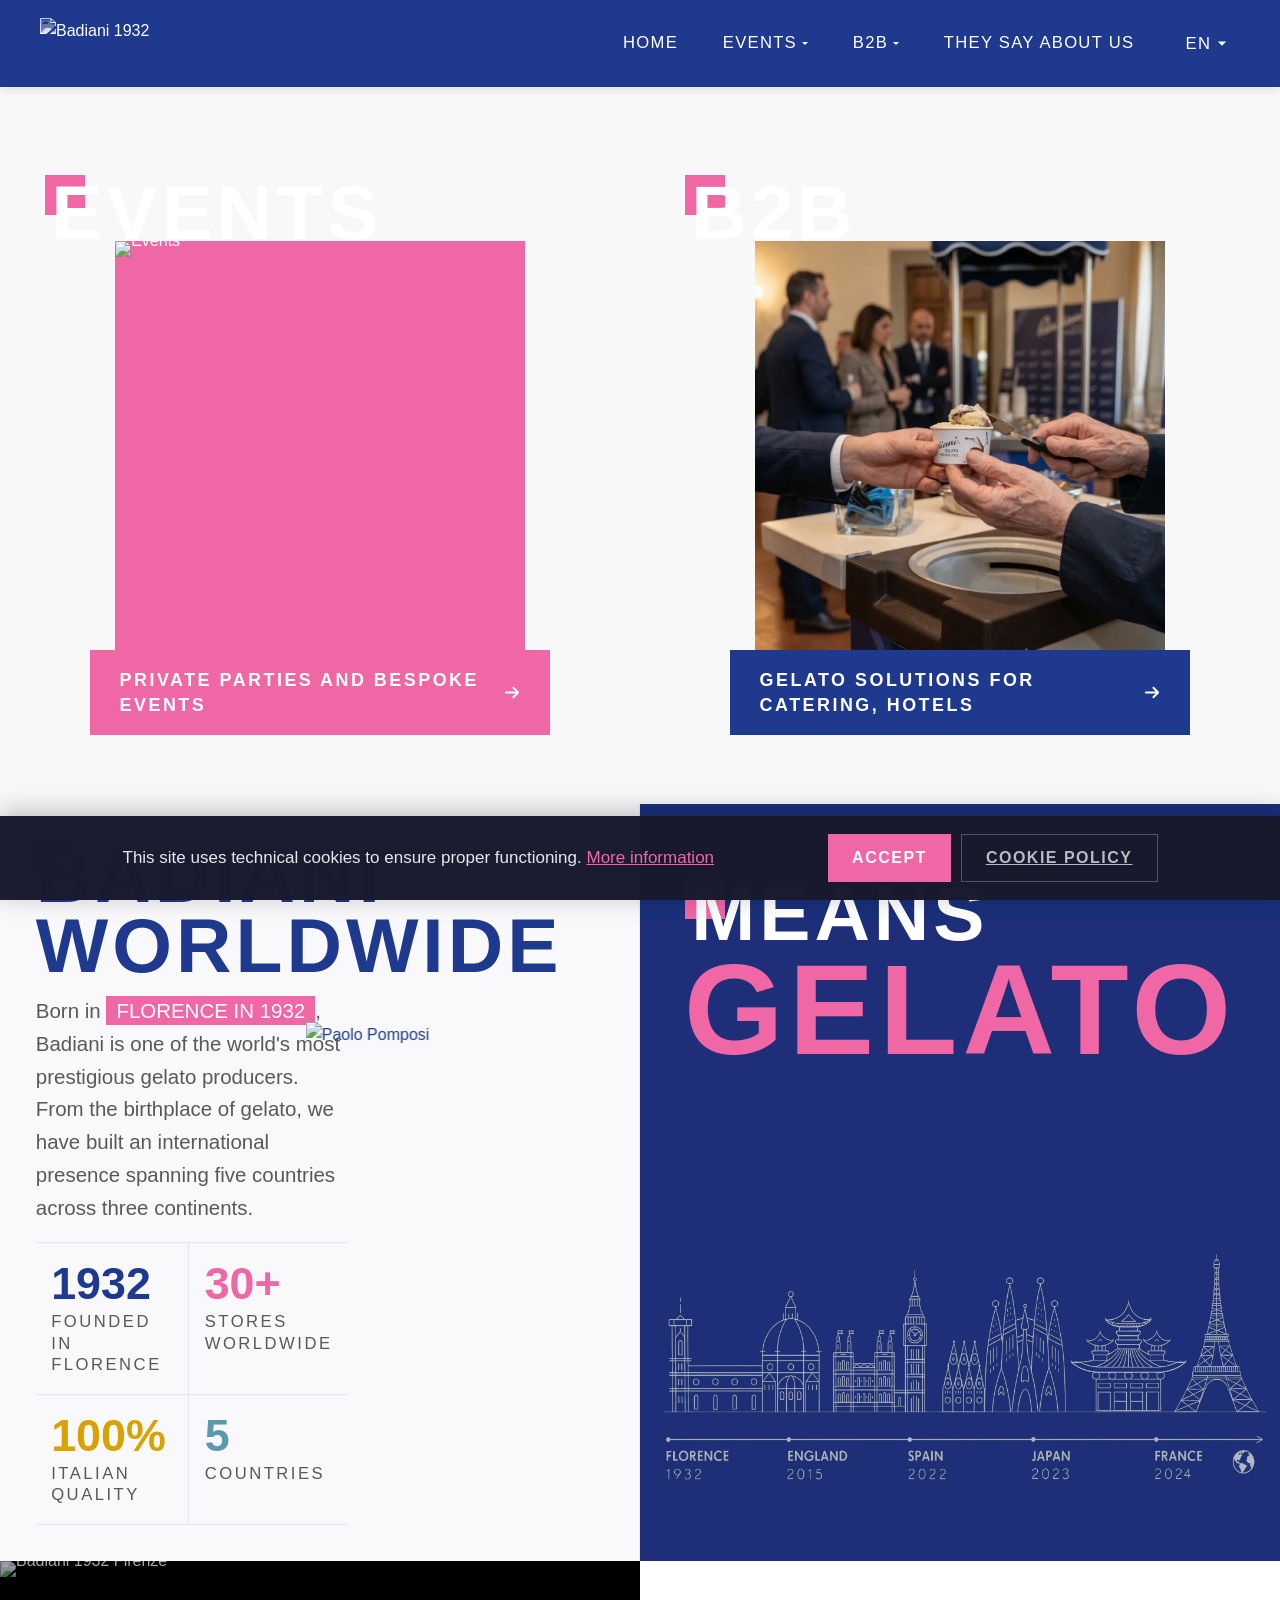
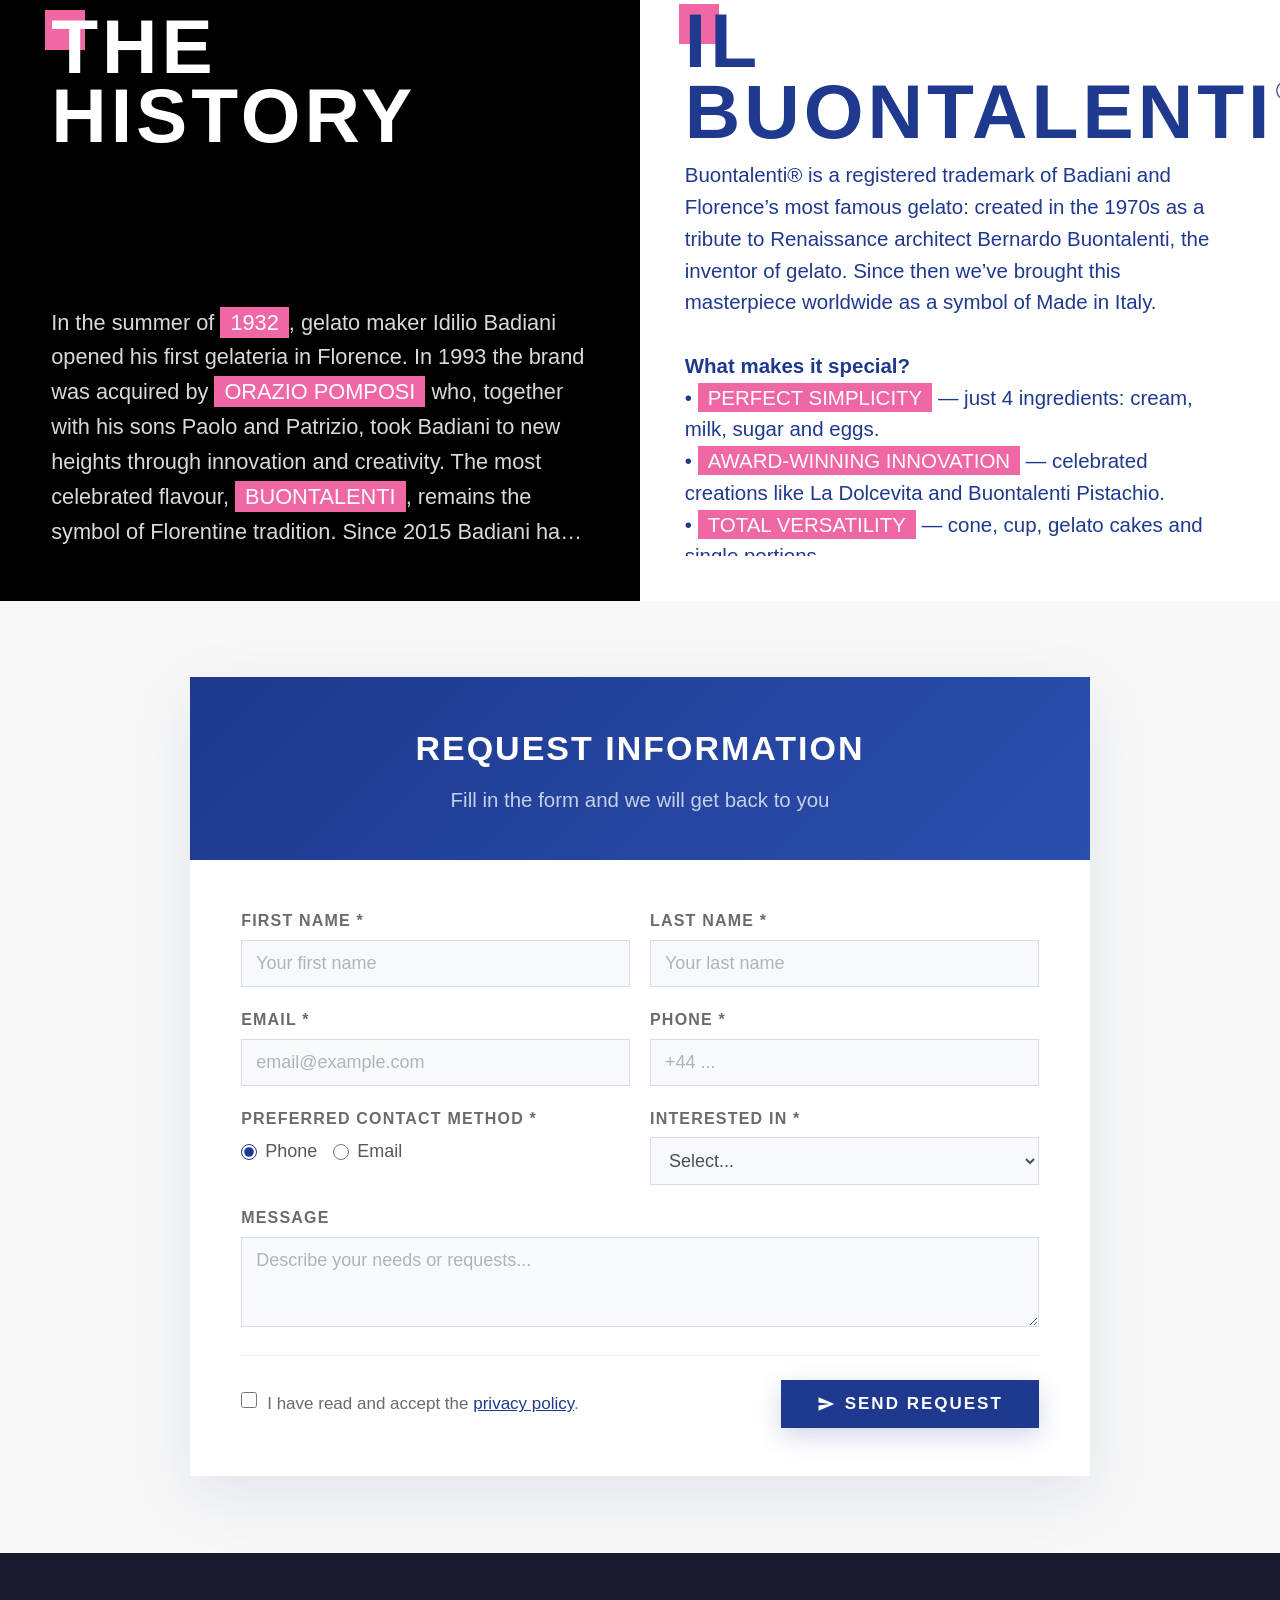
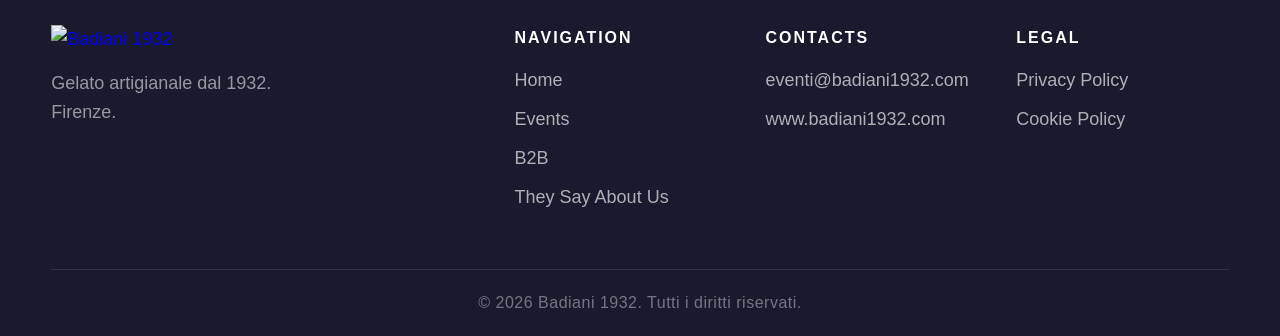
==== commit cda2418c: "ok" ====
--- a/index.html
+++ b/index.html
@@ -79,10 +79,10 @@
 
     /* ===== SPLIT-SCREEN CHOICE SECTION ===== */
     .choice-section{
-      padding:0;
+      padding:clamp(24px, 3vw, 48px) 0;
       text-align:left;
       position:relative;
-      overflow:hidden;
+      overflow:visible;
     }
     .choice-section::before{
       content:'';
@@ -172,7 +172,7 @@
       justify-content:flex-start;
       width:100%;
       height:100%;
-      overflow:hidden;
+      overflow:visible;
     }
     .choice-card__heading-group{
       display:flex;
@@ -282,10 +282,15 @@
     @media(max-width:900px){
       .choice-grid{
         grid-template-columns:1fr;
+        gap:60px;
+      }
+      .choice-section{
+        padding-bottom:40px;
       }
       .choice-card{
         aspect-ratio:1/1;
         min-height:0;
+        overflow:visible;
       }
       .choice-card__overlay{
         padding:32px 28px;
@@ -557,8 +562,7 @@
       justify-content:flex-end;
       padding:clamp(24px, 2.8vw, 64px);
       min-width:0;
-      aspect-ratio:1/1;
-      min-height:0;
+      min-height:min(50vw, 720px);
     }
     /* LEFT card — metrics (light) */
     .world-card--metrics{
@@ -589,7 +593,7 @@
       object-position:right bottom;
       pointer-events:none;
       z-index:4;
-      filter:drop-shadow(10px 2px 0 rgba(232,88,130,0.85));
+
     }
     .world-card__label{
       display:block;
@@ -693,7 +697,7 @@
     /* RIGHT card — timeline (dark) */
     .world-card--timeline{
       background: linear-gradient(rgba(14,26,80,0.30),rgba(14,26,80,0.30)),
-                  url('assets/worldwide.webp') center/cover no-repeat;
+                  url('assets/worldwide.webp') center bottom/100% auto no-repeat;
       background-color:var(--badiani-blue);
       color:#fff;
       justify-content:flex-start;
--- a/assets/badiani-common.css
+++ b/assets/badiani-common.css
@@ -928,6 +928,7 @@
 }
 video { object-fit: cover; opacity: 0; transition: opacity 0.4s ease; }
 video.is-playing { opacity: 1; }
+video[autoplay] { opacity: 1; }
 
 /* ========== VIDEO — tap-to-play fallback (touch devices) ========== */
 .video-tap-play {
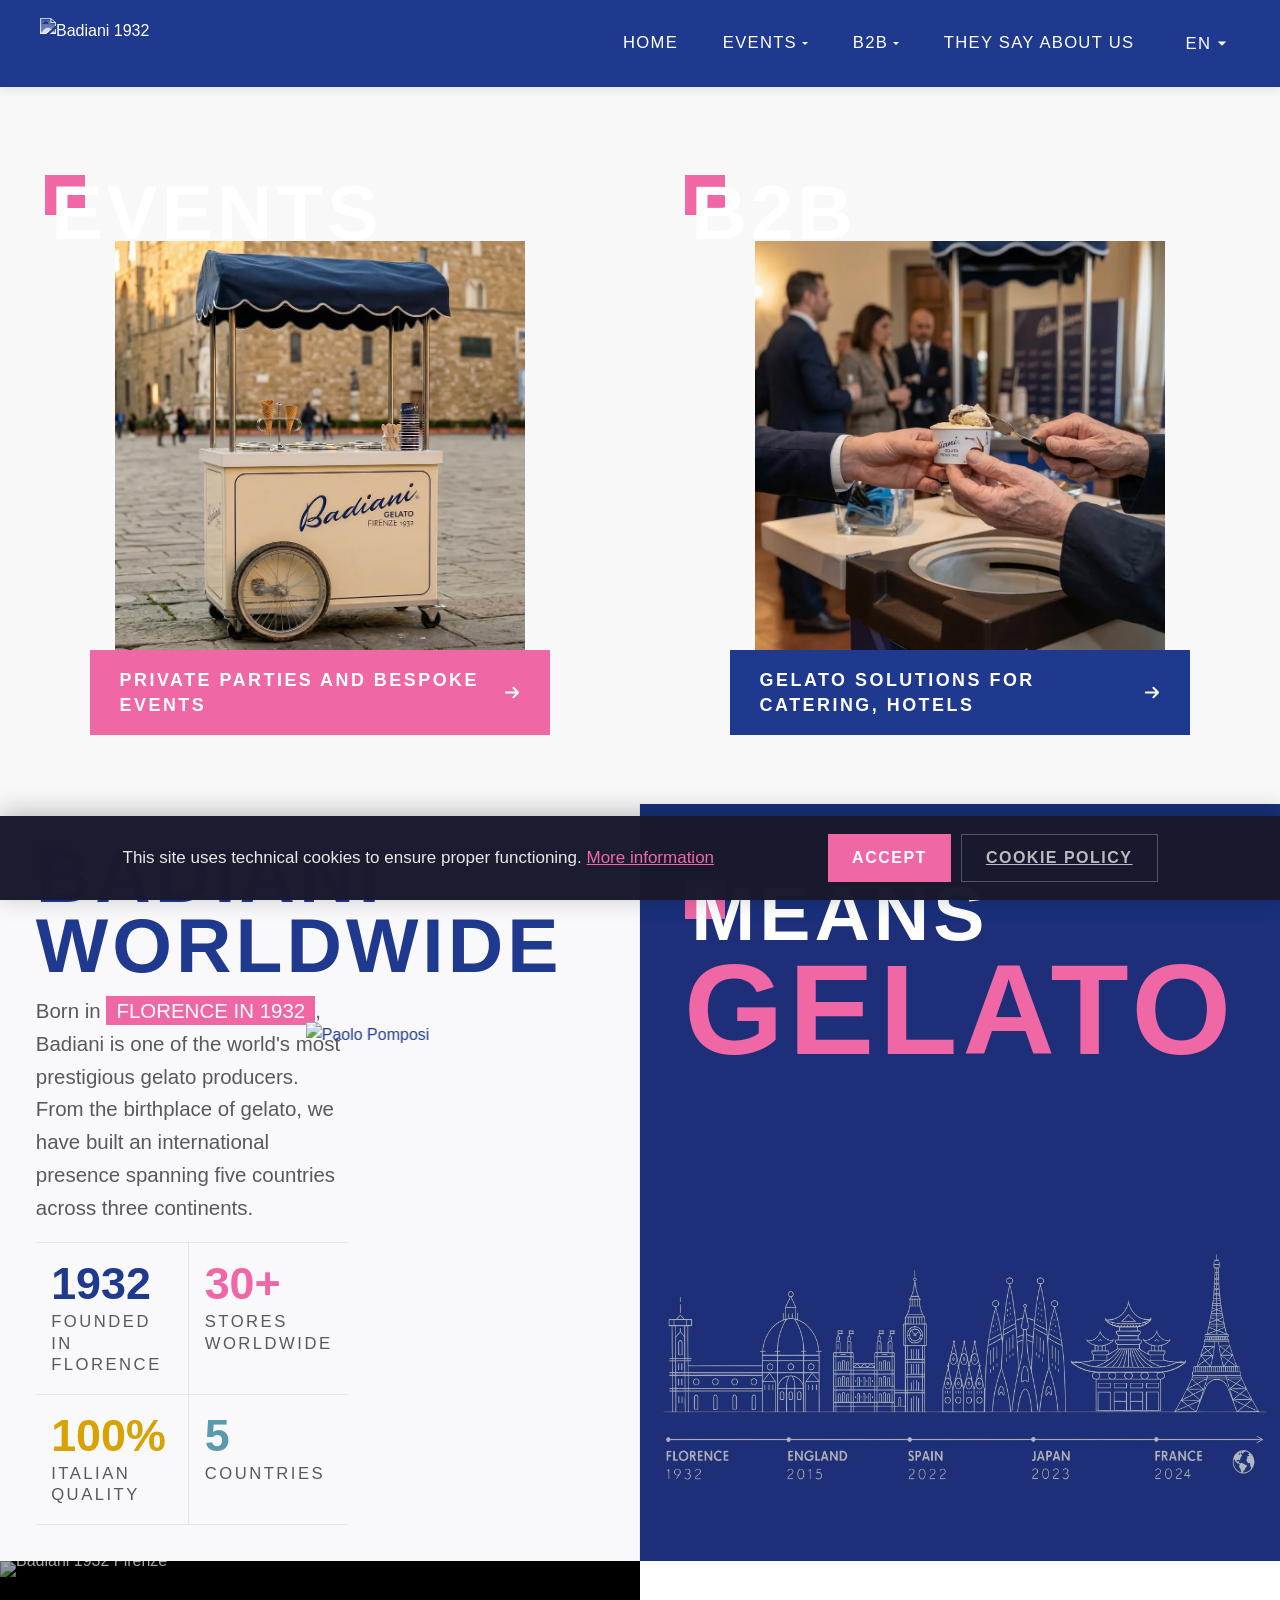
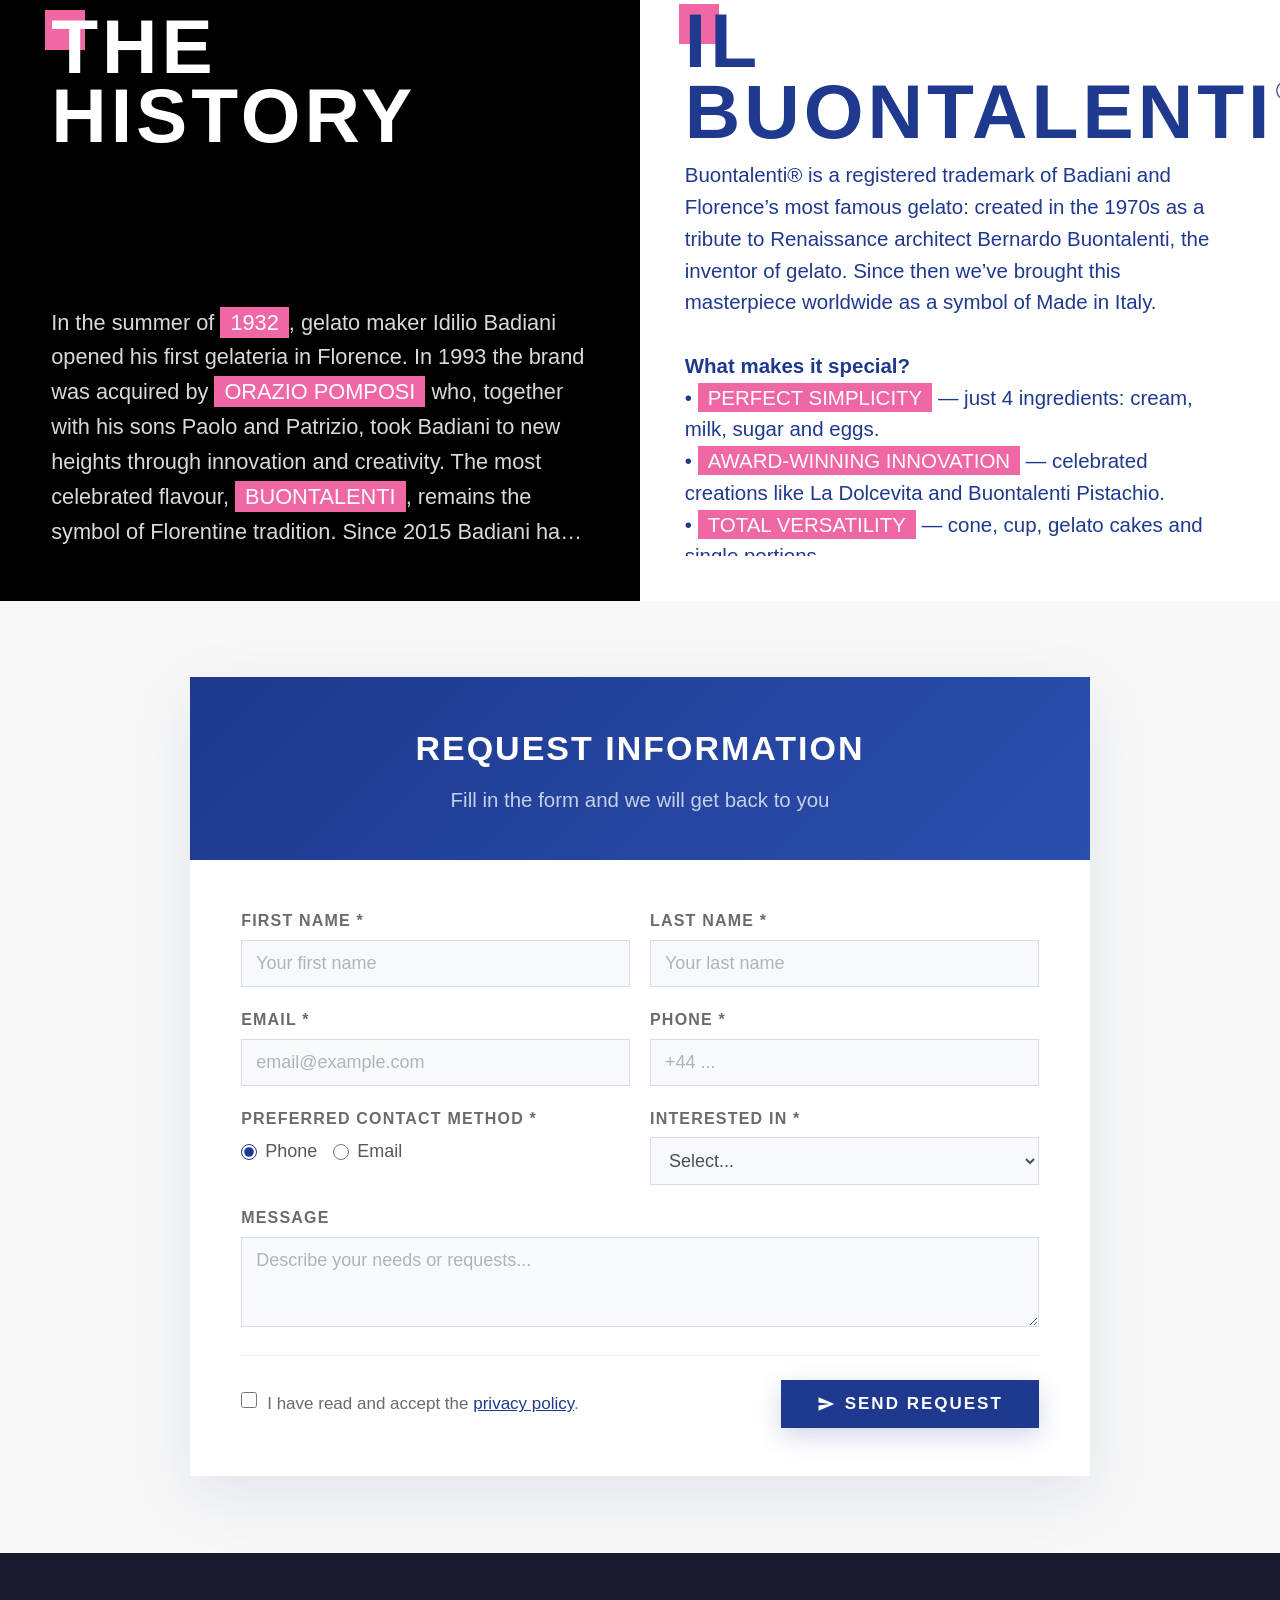
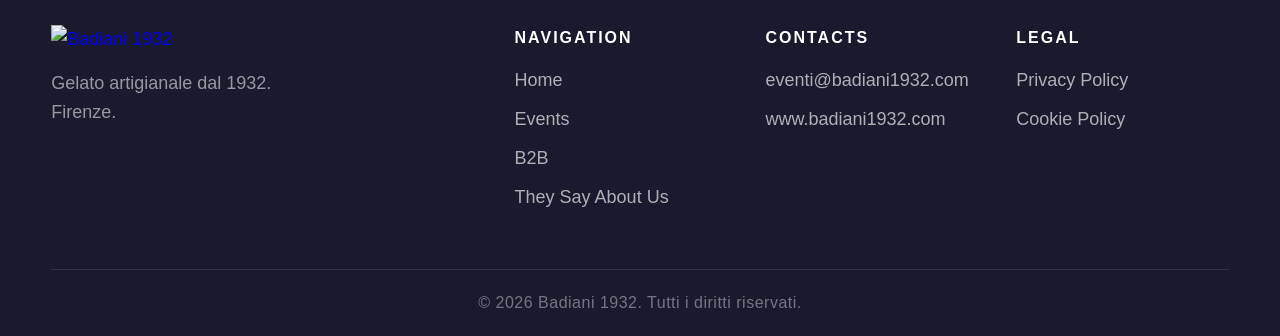
==== commit d42a1667: "ok" ====
--- a/index.html
+++ b/index.html
@@ -1170,7 +1170,7 @@
   <section class="choice-section" id="main-content" data-i18n-attr="aria-label:home.choice.label">
     <div class="choice-grid">
       <a class="choice-card" href="eventi/" data-i18n-attr="aria-label:home.choice.eventi.aria">
-        <img class="choice-card__img" src="assets/images/eventi/carretto_gelato/foto4.jpg" alt="Eventi" loading="lazy" decoding="async" data-i18n-attr="alt:home.card.eventi.title" />
+        <img class="choice-card__img" src="assets/images/eventi/carretto_gelato/foto4.webp" alt="Eventi" loading="lazy" decoding="async" data-i18n-attr="alt:home.card.eventi.title" />
         <div class="choice-card__overlay">
           <div class="choice-card__heading-group">
             <h2 class="choice-title title-accent title-accent--light" data-i18n="home.card.eventi.title">EVENTI</h2>
